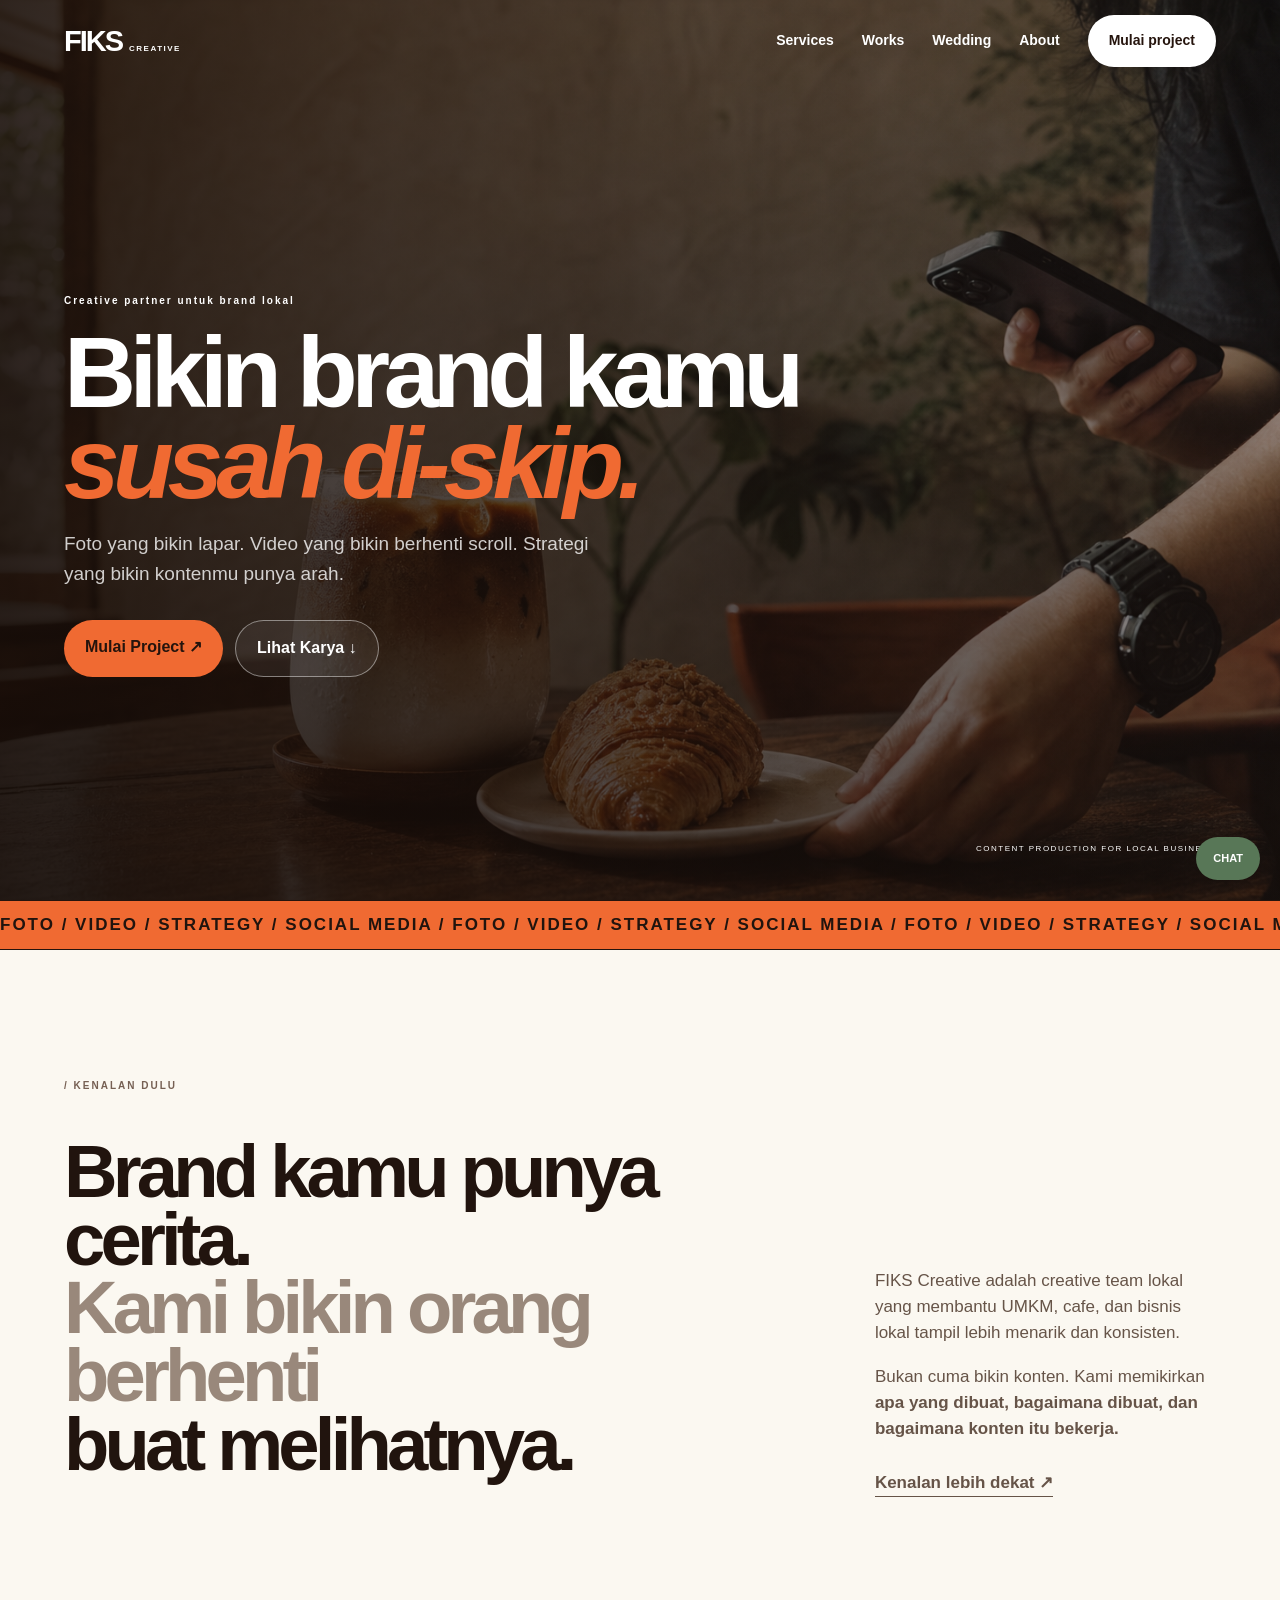
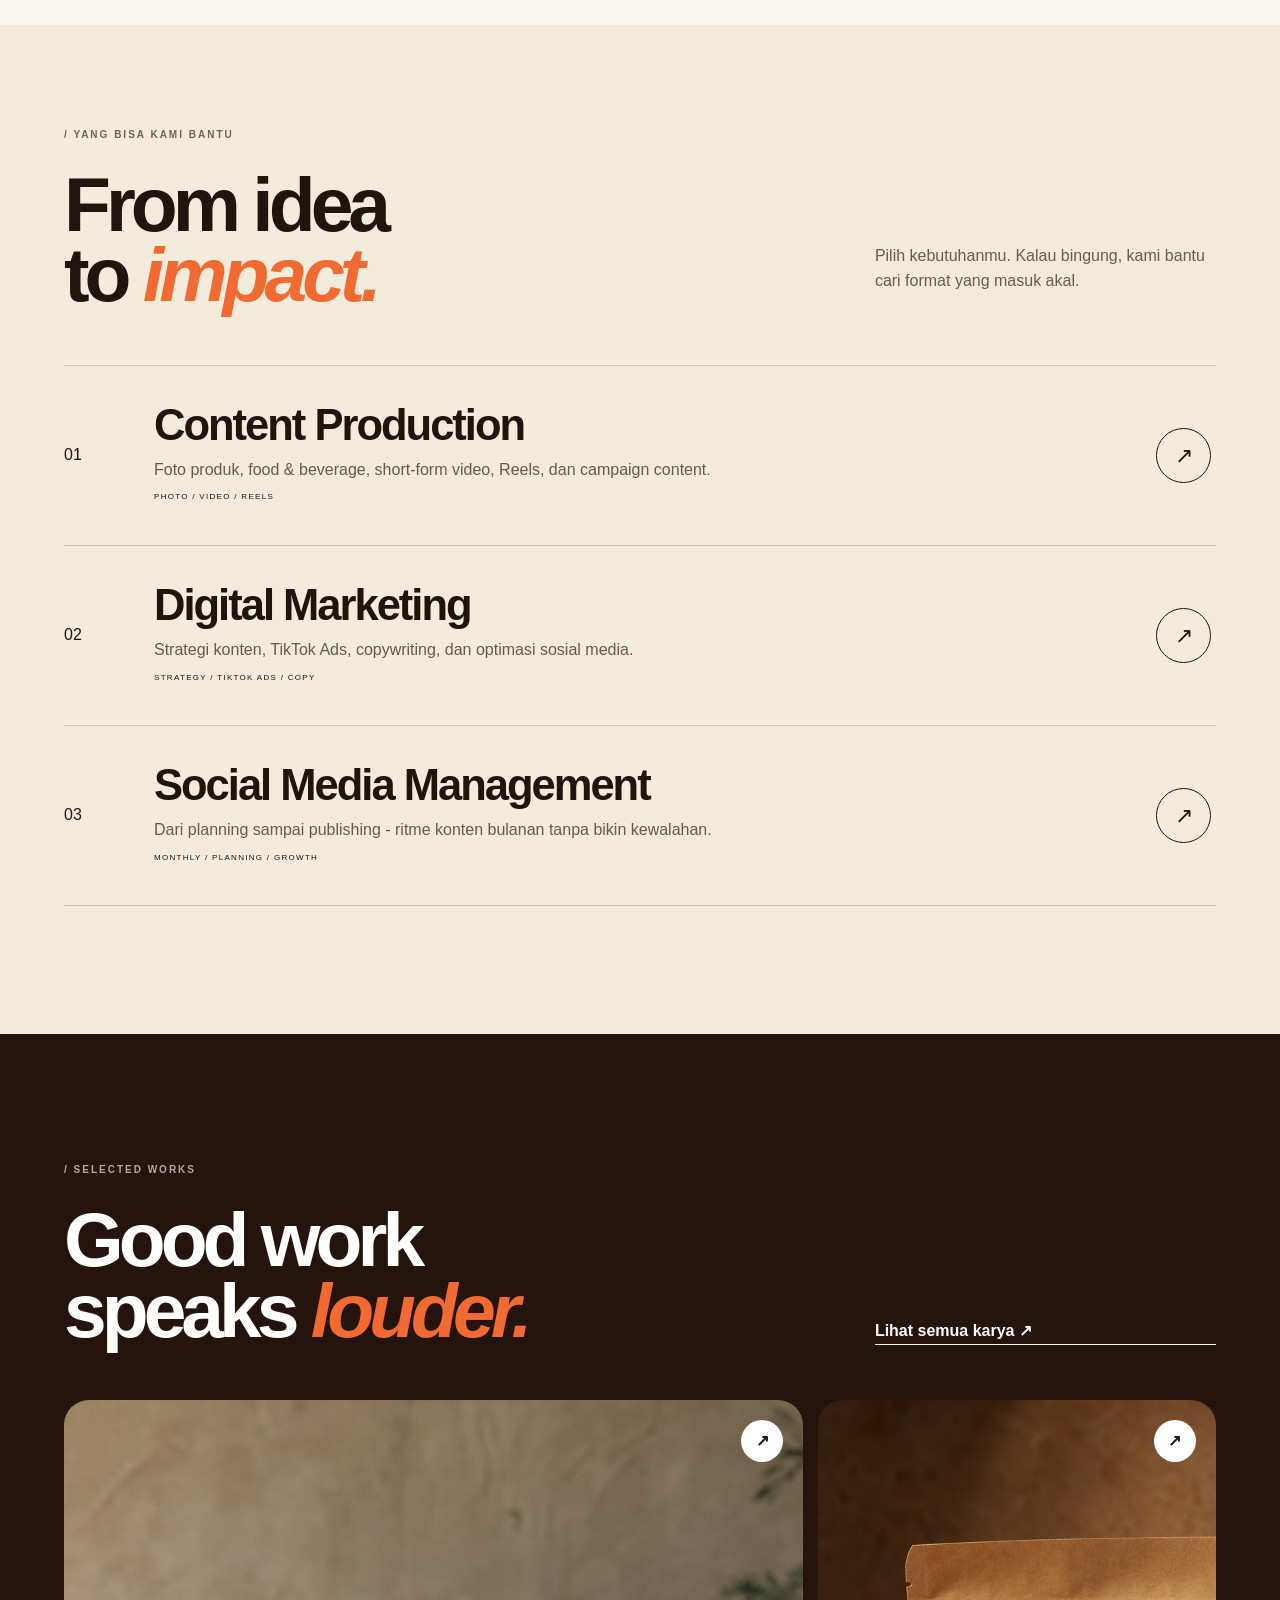
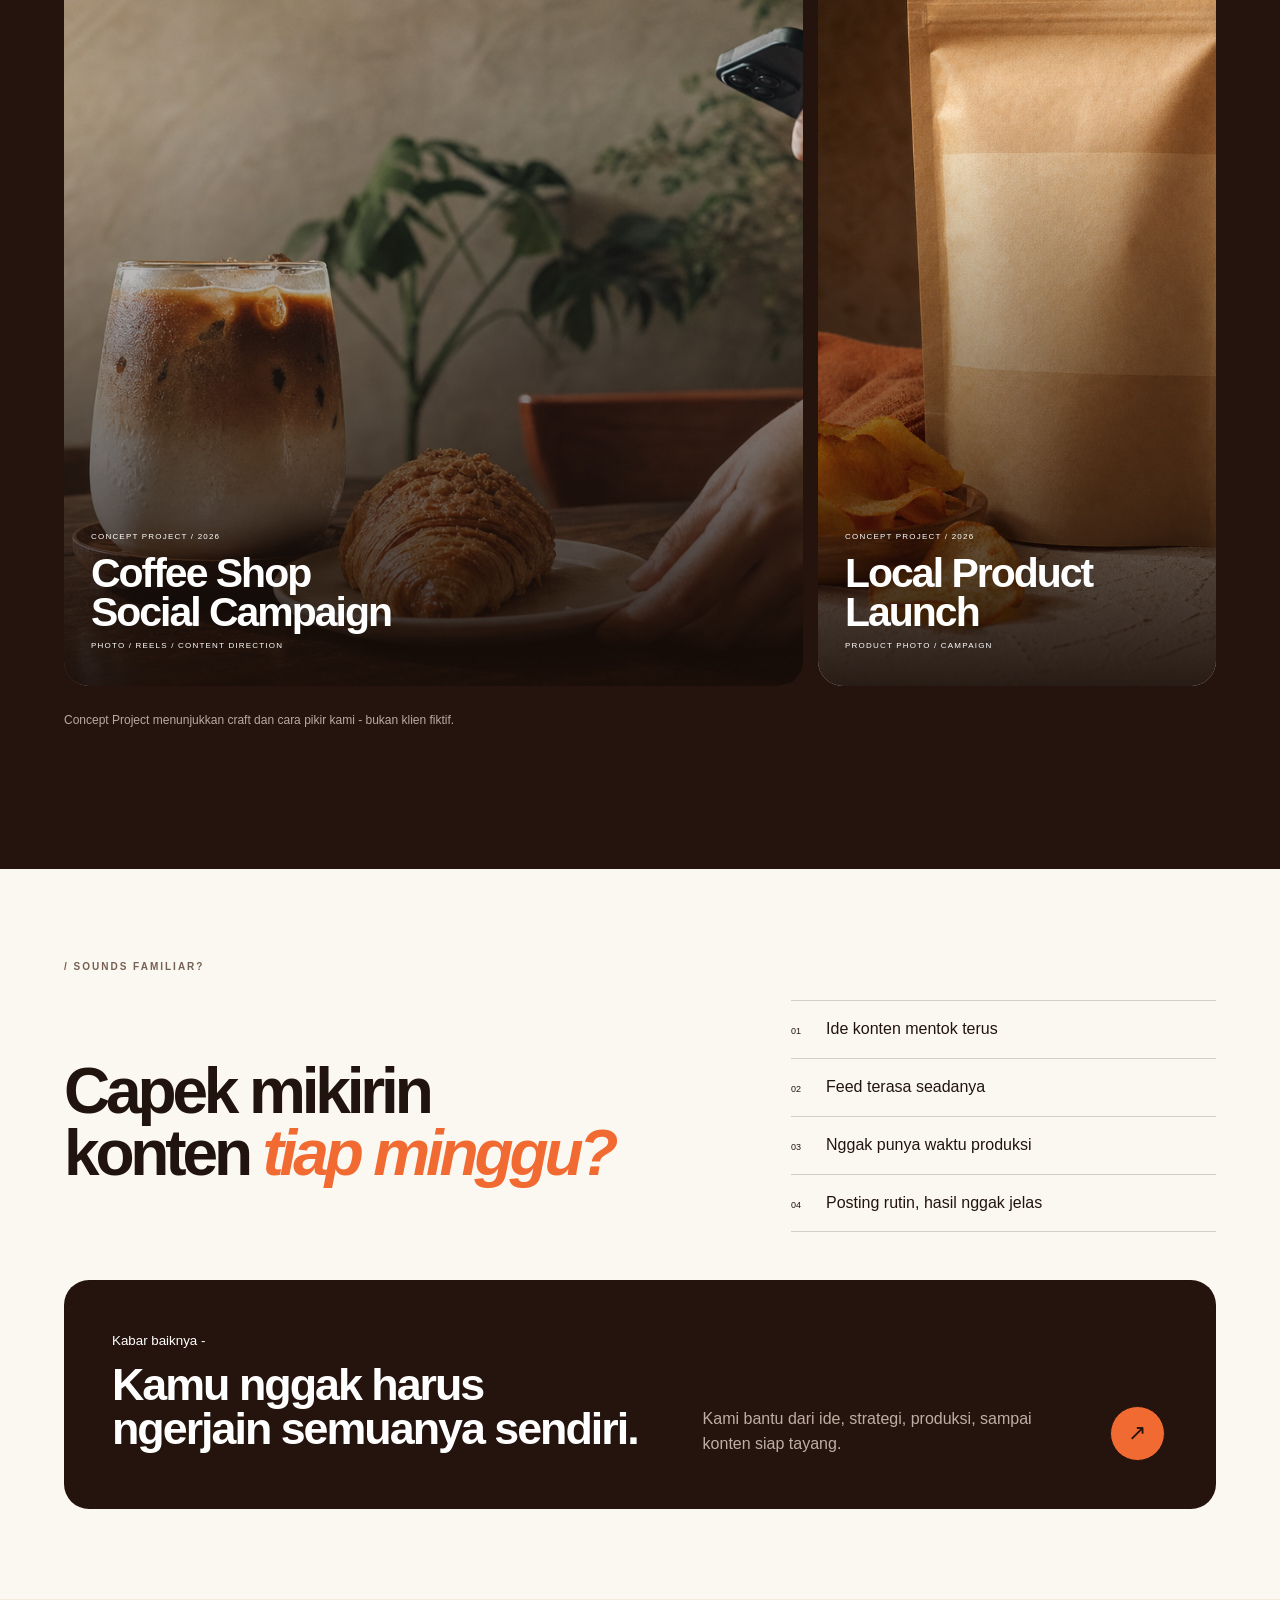
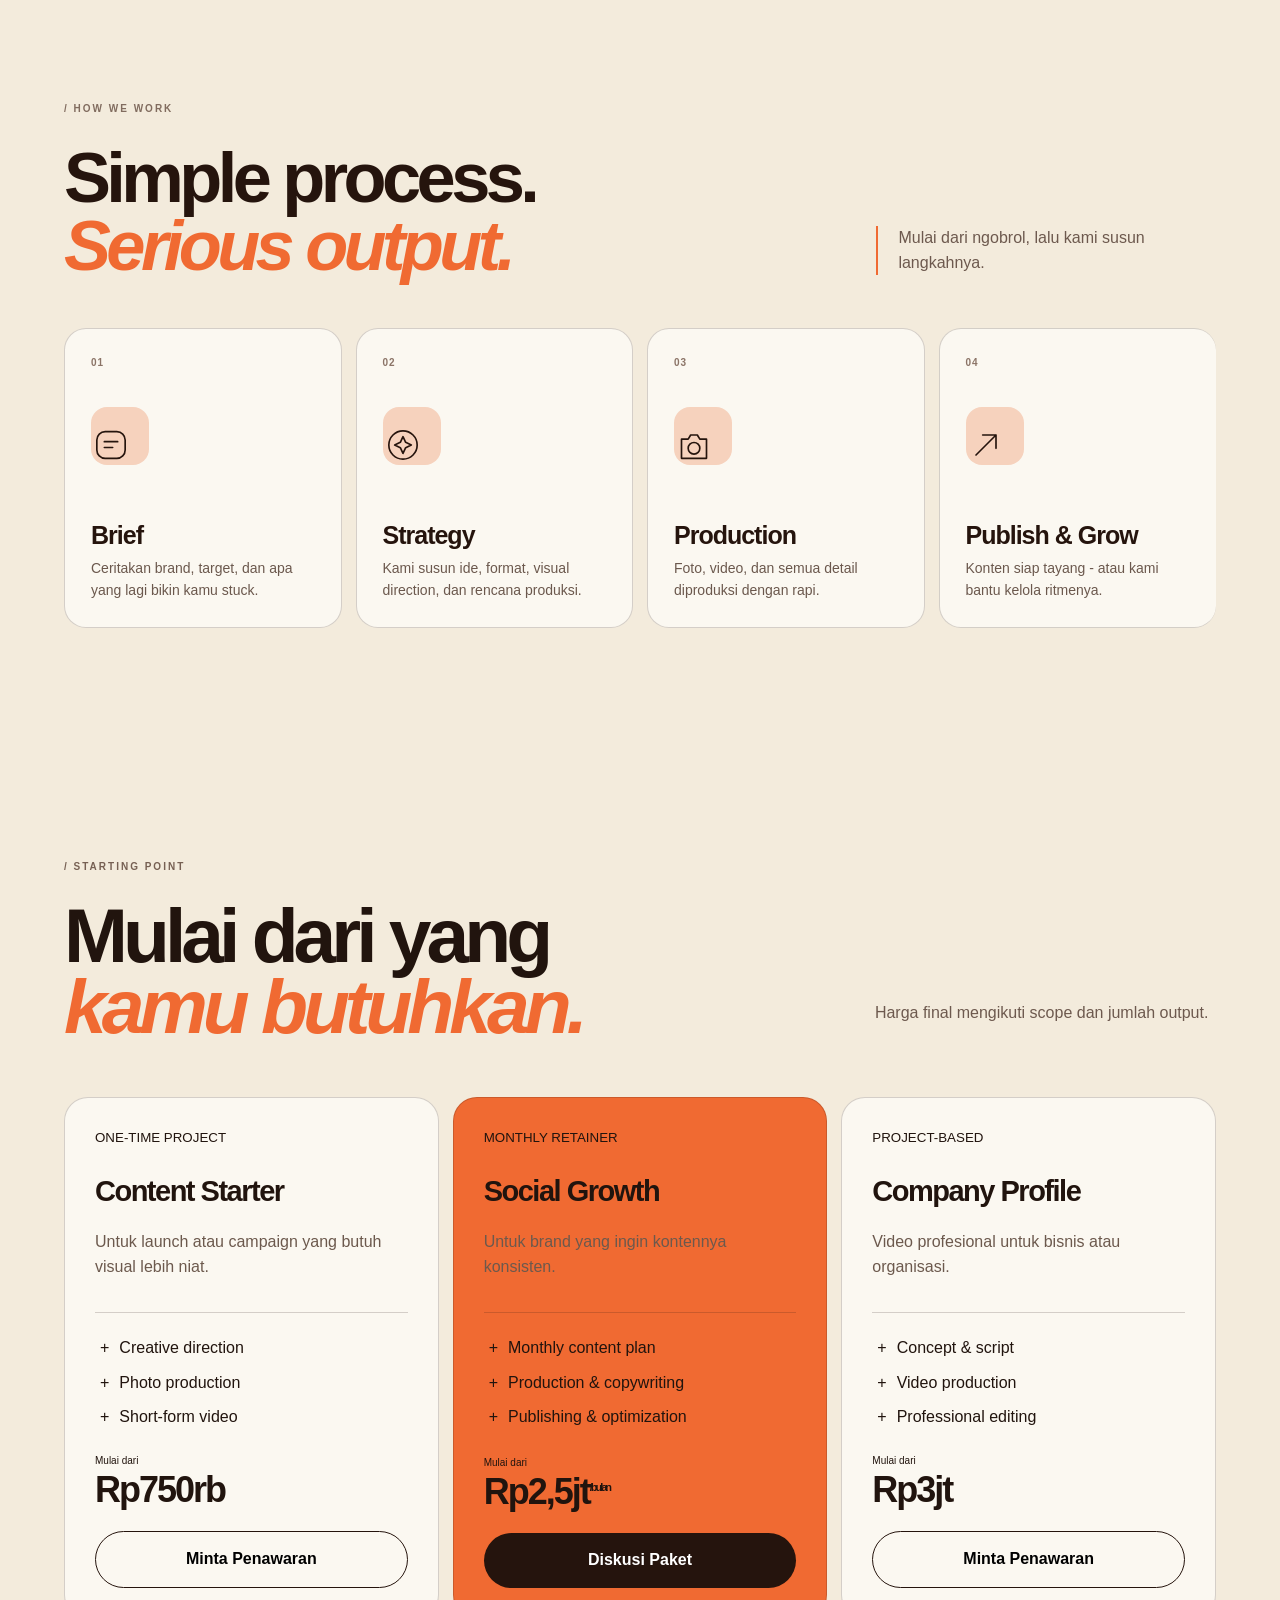
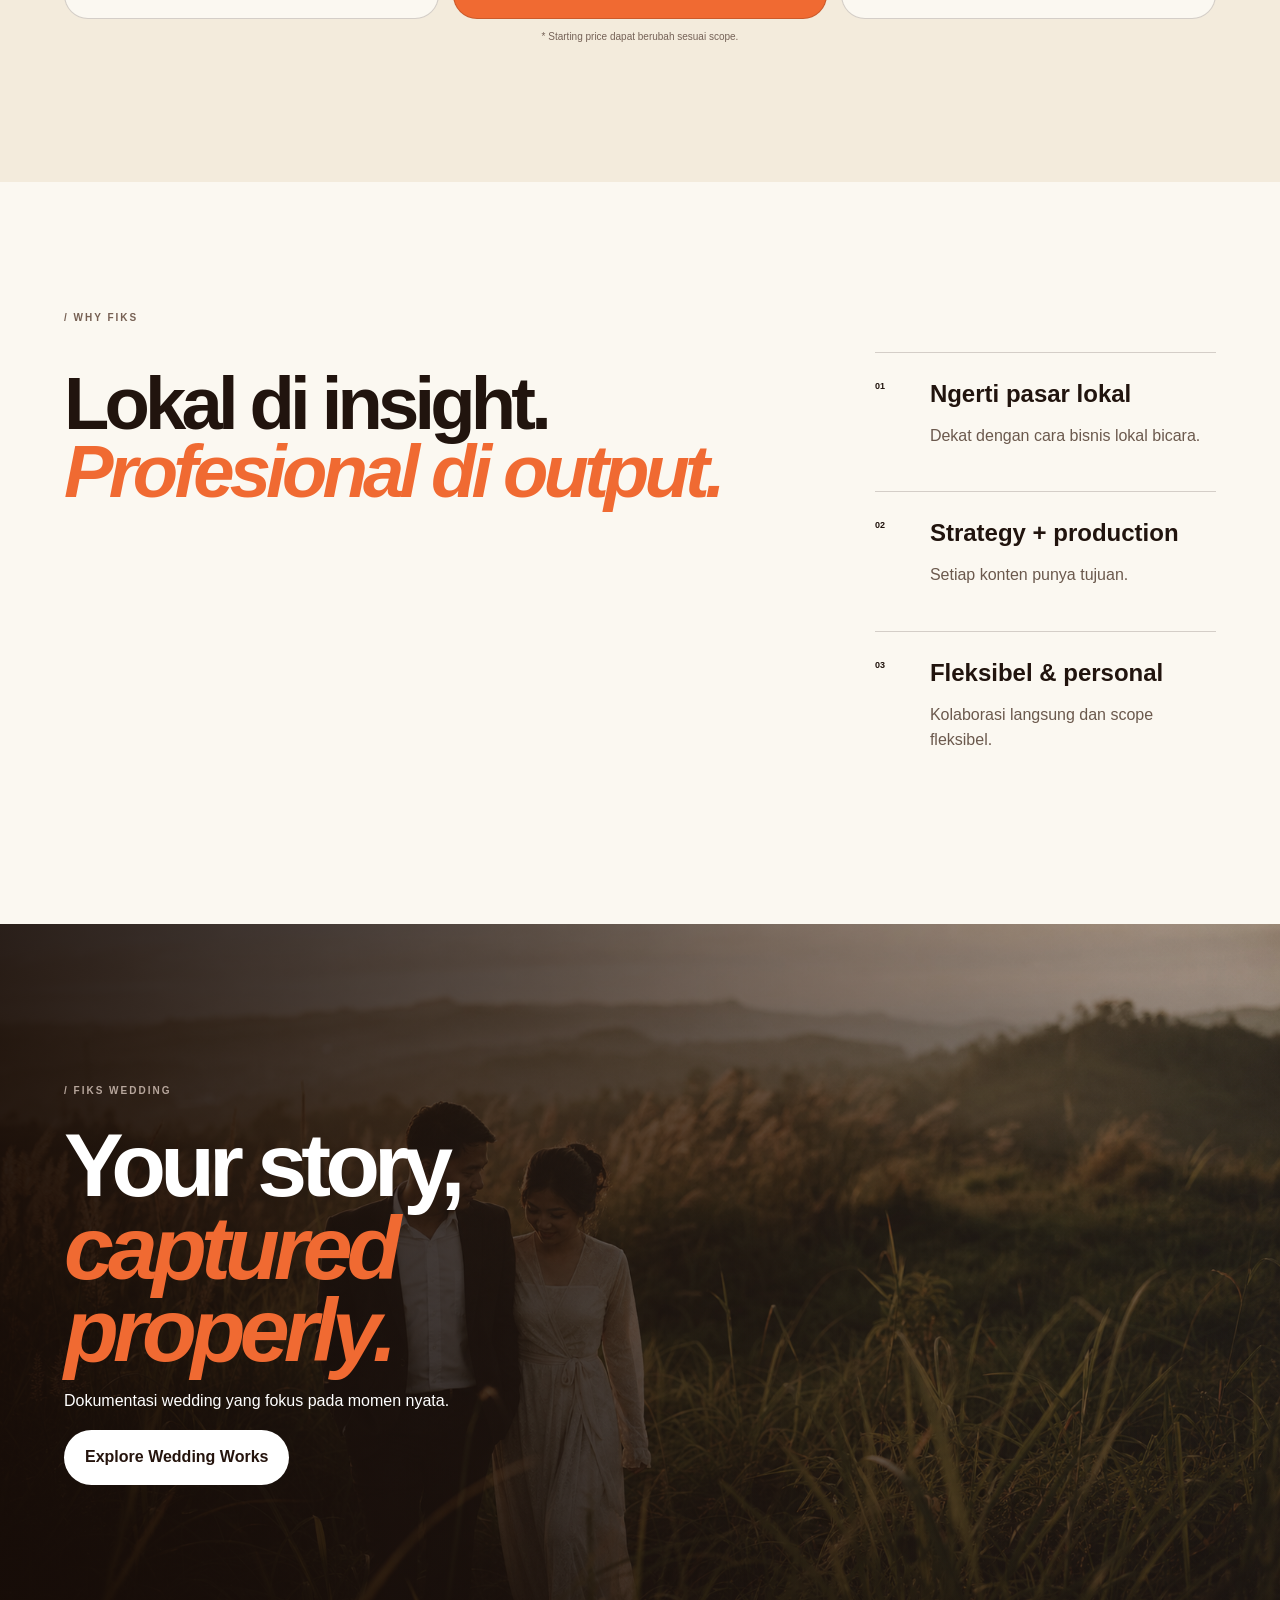
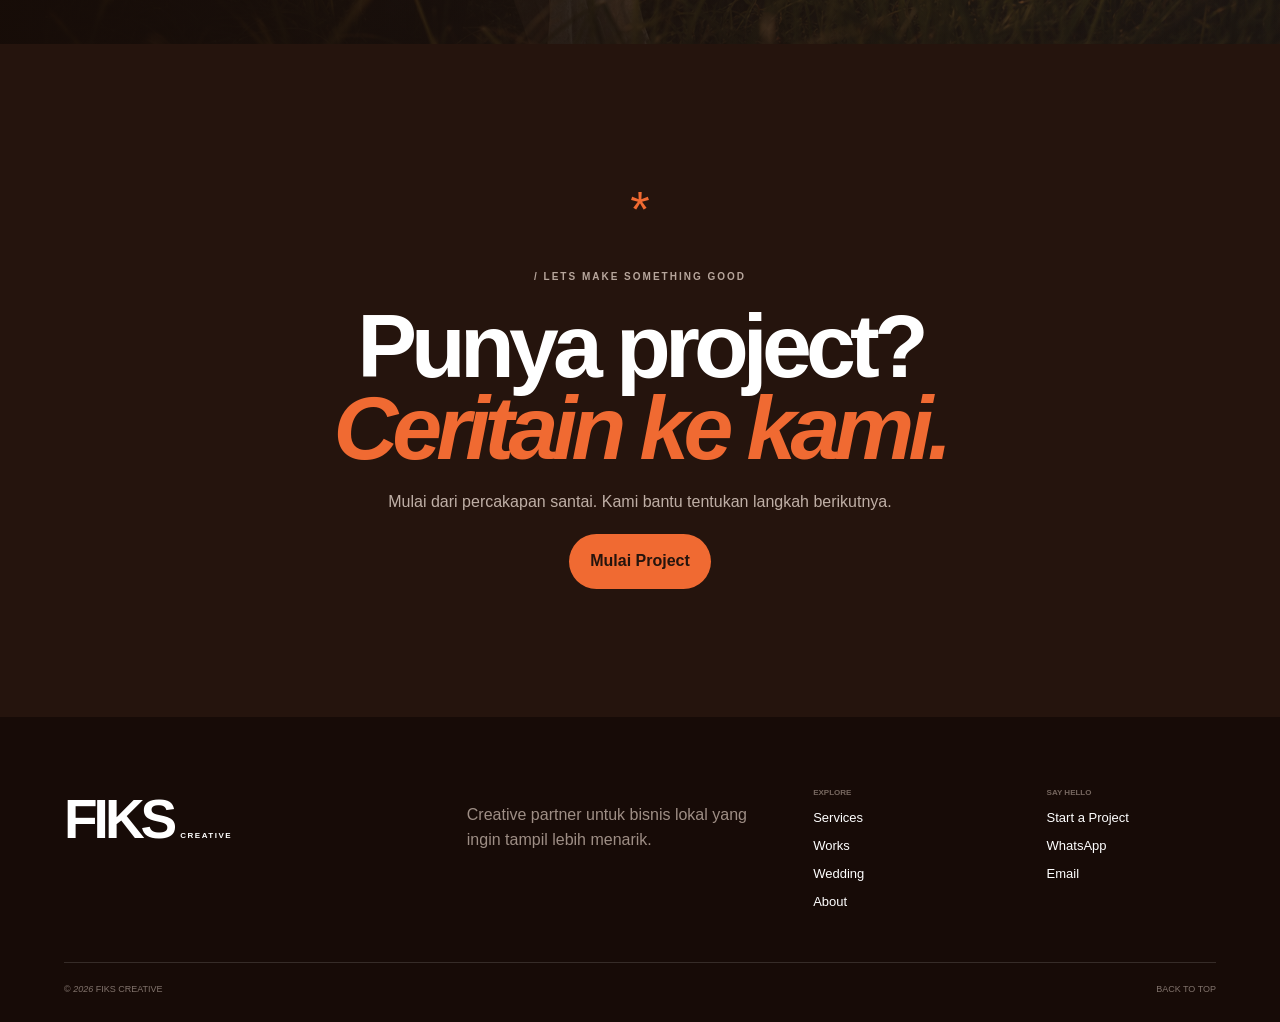
==== index.html @ 9144f8d1 "Build FIKS Creative website MVP" ====
<!doctype html>
<html lang='id'>
<head>
<meta charset='UTF-8'><meta name='viewport' content='width=device-width,initial-scale=1'>
<meta name='description' content='FIKS Creative membantu bisnis lokal lewat foto, video, dan strategi media sosial.'>
<title>FIKS Creative - Content & Digital Agency</title><link rel='stylesheet' href='styles.css'>
</head><body>
<header class='header' data-header><a class='brand' href='index.html'>FIKS<small>CREATIVE</small></a><button class='menu'>MENU</button><nav><a href='services.html'>Services</a><a href='works.html'>Works</a><a href='wedding.html'>Wedding</a><a href='about.html'>About</a><button class='btn light' data-open>Mulai project</button></nav></header>
<main id='main'>
<section class='hero dark'><div class='hero-img'></div><div class='shade'></div><div class='hero-copy reveal'><p class='kicker'>Creative partner untuk brand lokal</p><h1>Bikin brand kamu<br><em>susah di-skip.</em></h1><p>Foto yang bikin lapar. Video yang bikin berhenti scroll. Strategi yang bikin kontenmu punya arah.</p><div class='actions'><button class='btn orange' data-open>Mulai Project &nearr;</button><a class='btn glass' href='#works'>Lihat Karya &darr;</a></div></div><span class='hero-tag'>CONTENT PRODUCTION FOR LOCAL BUSINESS</span></section>
<div class='marquee' aria-hidden='true'><div class='marquee-track'><span>FOTO / VIDEO / STRATEGY / SOCIAL MEDIA / FOTO / VIDEO / STRATEGY / SOCIAL MEDIA / FOTO / VIDEO / STRATEGY / SOCIAL MEDIA / FOTO / VIDEO / STRATEGY / SOCIAL MEDIA /&nbsp;</span><span>FOTO / VIDEO / STRATEGY / SOCIAL MEDIA / FOTO / VIDEO / STRATEGY / SOCIAL MEDIA / FOTO / VIDEO / STRATEGY / SOCIAL MEDIA / FOTO / VIDEO / STRATEGY / SOCIAL MEDIA /&nbsp;</span></div></div>
<section class='pad intro'><p class='label'>/ KENALAN DULU</p><div class='split'><h2 class='display reveal'>Brand kamu punya cerita.<br><span>Kami bikin orang berhenti</span><br>buat melihatnya.</h2><div class='copy reveal'><p>FIKS Creative adalah creative team lokal yang membantu UMKM, cafe, dan bisnis lokal tampil lebih menarik dan konsisten.</p><p>Bukan cuma bikin konten. Kami memikirkan <strong>apa yang dibuat, bagaimana dibuat, dan bagaimana konten itu bekerja.</strong></p><a class='link' href='about.html'>Kenalan lebih dekat &nearr;</a></div></div></section>
<section class='pad cream services-section'><div class='section-title'><div><p class='label'>/ YANG BISA KAMI BANTU</p><h2>From idea<br>to <em>impact.</em></h2></div><p>Pilih kebutuhanmu. Kalau bingung, kami bantu cari format yang masuk akal.</p></div><div class='service-list'>
<article class='service reveal'><span>01</span><div><h3>Content Production</h3><p>Foto produk, food & beverage, short-form video, Reels, dan campaign content.</p><small>PHOTO / VIDEO / REELS</small></div><a href='services.html#content'>&nearr;</a></article>
<article class='service reveal'><span>02</span><div><h3>Digital Marketing</h3><p>Strategi konten, TikTok Ads, copywriting, dan optimasi sosial media.</p><small>STRATEGY / TIKTOK ADS / COPY</small></div><a href='services.html#digital'>&nearr;</a></article>
<article class='service reveal'><span>03</span><div><h3>Social Media Management</h3><p>Dari planning sampai publishing - ritme konten bulanan tanpa bikin kewalahan.</p><small>MONTHLY / PLANNING / GROWTH</small></div><a href='services.html#social'>&nearr;</a></article></div></section>
<section id='works' class='pad dark'><div class='section-title'><div><p class='label'>/ SELECTED WORKS</p><h2>Good work<br>speaks <em>louder.</em></h2></div><a class='link' href='works.html'>Lihat semua karya &nearr;</a></div><div class='work-grid'>
<a class='work wide reveal' href='works.html#coffee'><img src='assets/fiks-hero-concept.png' alt='Concept project konten coffee shop'><div><small>CONCEPT PROJECT / 2026</small><h3>Coffee Shop<br>Social Campaign</h3><p>PHOTO / REELS / CONTENT DIRECTION</p></div><b>&nearr;</b></a>
<a class='work tall reveal' href='works.html#product'><img src='assets/concept-product.png' alt='Concept project fotografi produk'><div><small>CONCEPT PROJECT / 2026</small><h3>Local Product<br>Launch</h3><p>PRODUCT PHOTO / CAMPAIGN</p></div><b>&nearr;</b></a></div><p class='note'>Concept Project menunjukkan craft dan cara pikir kami - bukan klien fiktif.</p></section>
<section class='pad problem-section'><p class='label'>/ SOUNDS FAMILIAR?</p><div class='problem'><h2 class='display reveal'>Capek mikirin<br>konten <em>tiap minggu?</em></h2><div class='list reveal'><p><span>01</span>Ide konten mentok terus</p><p><span>02</span>Feed terasa seadanya</p><p><span>03</span>Nggak punya waktu produksi</p><p><span>04</span>Posting rutin, hasil nggak jelas</p></div></div><div class='solution reveal'><div><small>Kabar baiknya -</small><h3>Kamu nggak harus<br>ngerjain semuanya sendiri.</h3></div><p>Kami bantu dari ide, strategi, produksi, sampai konten siap tayang.</p><button data-open>&nearr;</button></div></section>
<section class='pad orange-bg process-section'><div class='section-title'><div><p class='label'>/ HOW WE WORK</p><h2>Simple process.<br><em>Serious output.</em></h2></div><p>Mulai dari ngobrol, lalu kami susun langkahnya.</p></div><ol class='process'>
<li><b>01</b><i class='process-icon'><svg viewBox='0 0 48 48' aria-hidden='true'><rect x='7' y='8' width='34' height='32' rx='10'/><path d='M16 20h16M16 27h10'/></svg></i><h3>Brief</h3><p>Ceritakan brand, target, dan apa yang lagi bikin kamu stuck.</p></li>
<li><b>02</b><i class='process-icon'><svg viewBox='0 0 48 48' aria-hidden='true'><circle cx='24' cy='24' r='17'/><path d='m24 14 3.2 6.8L34 24l-6.8 3.2L24 34l-3.2-6.8L14 24l6.8-3.2Z'/></svg></i><h3>Strategy</h3><p>Kami susun ide, format, visual direction, dan rencana produksi.</p></li>
<li><b>03</b><i class='process-icon'><svg viewBox='0 0 48 48' aria-hidden='true'><path d='M9 17h8l3-5h8l3 5h8v23H9Z'/><circle cx='24' cy='28' r='7'/></svg></i><h3>Production</h3><p>Foto, video, dan semua detail diproduksi dengan rapi.</p></li>
<li><b>04</b><i class='process-icon'><svg viewBox='0 0 48 48' aria-hidden='true'><path d='M12 36 36 12M20 12h16v16'/></svg></i><h3>Publish & Grow</h3><p>Konten siap tayang - atau kami bantu kelola ritmenya.</p></li>
</ol></section>
<section class='pad cream'><div class='section-title'><div><p class='label'>/ STARTING POINT</p><h2>Mulai dari yang<br><em>kamu butuhkan.</em></h2></div><p>Harga final mengikuti scope dan jumlah output.</p></div><div class='packages'><article><small>ONE-TIME PROJECT</small><h3>Content Starter</h3><p>Untuk launch atau campaign yang butuh visual lebih niat.</p><ul><li>Creative direction</li><li>Photo production</li><li>Short-form video</li></ul><span>Mulai dari</span><strong>Rp750rb</strong><button class='btn outline' data-open data-service='Content Production'>Minta Penawaran</button></article><article class='featured'><small>MONTHLY RETAINER</small><h3>Social Growth</h3><p>Untuk brand yang ingin kontennya konsisten.</p><ul><li>Monthly content plan</li><li>Production & copywriting</li><li>Publishing & optimization</li></ul><span>Mulai dari</span><strong>Rp2,5jt<sup>/bulan</sup></strong><button class='btn dark-btn' data-open data-service='Social Media Management'>Diskusi Paket</button></article><article><small>PROJECT-BASED</small><h3>Company Profile</h3><p>Video profesional untuk bisnis atau organisasi.</p><ul><li>Concept & script</li><li>Video production</li><li>Professional editing</li></ul><span>Mulai dari</span><strong>Rp3jt</strong><button class='btn outline' data-open data-service='Video Company Profile'>Minta Penawaran</button></article></div><p class='price-note'>* Starting price dapat berubah sesuai scope.</p></section>
<section class='pad'><p class='label'>/ WHY FIKS</p><div class='why'><h2 class='display'>Lokal di insight.<br><em>Profesional di output.</em></h2><div class='why-list'><article><b>01</b><div><h3>Ngerti pasar lokal</h3><p>Dekat dengan cara bisnis lokal bicara.</p></div></article><article><b>02</b><div><h3>Strategy + production</h3><p>Setiap konten punya tujuan.</p></div></article><article><b>03</b><div><h3>Fleksibel & personal</h3><p>Kolaborasi langsung dan scope fleksibel.</p></div></article></div></div></section>
<section class='wedding dark'><img src='assets/concept-wedding.png' alt='Wedding concept project'><div class='shade'></div><div><p class='label'>/ FIKS WEDDING</p><h2>Your story,<br><em>captured properly.</em></h2><p>Dokumentasi wedding yang fokus pada momen nyata.</p><a class='btn light' href='wedding.html'>Explore Wedding Works</a></div></section>
<section class='pad final dark'><span>*</span><p class='label'>/ LETS MAKE SOMETHING GOOD</p><h2>Punya project?<br><em>Ceritain ke kami.</em></h2><p>Mulai dari percakapan santai. Kami bantu tentukan langkah berikutnya.</p><button class='btn orange' data-open>Mulai Project</button></section>
</main>
<footer><div class='foot-main'><a class='foot-brand' href='index.html'>FIKS<small>CREATIVE</small></a><p>Creative partner untuk bisnis lokal yang ingin tampil lebih menarik.</p><div><b>EXPLORE</b><a href='services.html'>Services</a><a href='works.html'>Works</a><a href='wedding.html'>Wedding</a><a href='about.html'>About</a></div><div><b>SAY HELLO</b><button data-open>Start a Project</button><a data-wa>WhatsApp</a><a href='mailto:hello@fikscreative.id'>Email</a></div></div><div class='foot-bottom'><span>&copy; <i data-year></i> FIKS CREATIVE</span><a href='#main'>BACK TO TOP</a></div></footer><a class='float' data-wa>CHAT</a>
<div class='modal' id='modal' aria-hidden='true'><div class='backdrop' data-close></div><div class='panel'><button class='x' data-close>&times;</button><p class='label'>/ START A PROJECT</p><h2>Ceritain project kamu.</h2><p>Isi sebentar. Setelah tersimpan, kami siapkan pesan WhatsApp-nya.</p><form id='inquiry' novalidate><div class='form-grid'><label>Nama *<input name='name' required></label><label>Bisnis / brand *<input name='business' required></label><label>WhatsApp *<input name='whatsapp' required></label><label>Lokasi *<input name='location' required></label><label>Layanan *<select name='service' required><option value=''>Pilih layanan</option><option>Content Production</option><option>Digital Marketing</option><option>Social Media Management</option><option>Video Company Profile</option><option>Wedding Documentation</option></select></label><label>Budget *<select name='budget' required><option value=''>Pilih kisaran</option><option>Di bawah Rp1 juta</option><option>Rp1-2 juta</option><option>Rp2-5 juta</option><option>Di atas Rp5 juta</option></select></label><label class='full'>Target tanggal<input name='deadline' type='date'></label><label class='full'>Deskripsi *<textarea name='description' required rows='4'></textarea></label></div><label class='consent'><input type='checkbox' required> Saya setuju data disimpan di perangkat ini.</label><p class='error'></p><button class='btn dark-btn full' type='submit'>Simpan & Lanjut ke WhatsApp</button></form><div class='success' hidden><h3>Inquiry tersimpan.</h3><p>WhatsApp akan terbuka dengan pesan siap kirim.</p></div></div></div>
<script src='script.js'></script></body></html>
---- styles.css ----
:root{--brown:#25140d;--cream:#f3ebdc;--paper:#fbf8f1;--orange:#f06a32;--ink:#21140e;--line:rgba(37,20,13,.18);--pad:clamp(22px,5vw,78px)}
*{box-sizing:border-box}html{scroll-behavior:smooth}body{margin:0;background:var(--paper);color:var(--ink);font:16px/1.55 'DM Sans',Arial,sans-serif;overflow-x:hidden}body.lock{overflow:hidden}a{color:inherit;text-decoration:none}button,input,select,textarea{font:inherit}button{cursor:pointer}img{display:block;max-width:100%}.header{height:82px;padding:0 var(--pad);position:absolute;z-index:20;width:100%;display:flex;align-items:center;justify-content:space-between;color:white;border-bottom:1px solid #ffffff3b}.header.stuck{position:fixed;background:#25140df2;animation:drop .35s}.brand{font:800 29px Manrope,sans-serif;letter-spacing:-2px}.brand small,.foot-brand small{font-size:8px;letter-spacing:1.5px;margin-left:7px}.header nav{display:flex;align-items:center;gap:28px;font-size:14px;font-weight:700}.menu{display:none;background:none;border:0;color:white}.btn{border:0;border-radius:99px;padding:15px 21px;display:inline-flex;justify-content:center;gap:20px;font-weight:700;transition:.25s}.btn:hover{transform:translateY(-3px)}.light{background:white;color:var(--brown)}.orange{background:var(--orange);color:var(--brown)}.dark-btn{background:var(--brown);color:white}.outline{background:transparent;border:1px solid var(--brown)}.full{width:100%}.dark{background:var(--brown);color:white}.cream{background:var(--cream)}.orange-bg{background:var(--orange)}.pad{padding:clamp(80px,10vw,140px) var(--pad)}.hero{height:100vh;min-height:720px;position:relative;display:flex;align-items:center;overflow:hidden}.hero-img{position:absolute;inset:0;background:url(assets/fiks-hero-concept.png) center/cover}.shade{position:absolute;inset:0;background:linear-gradient(90deg,#160b06df,#160b0640),linear-gradient(0deg,#160b0670,transparent)}.hero-copy{position:relative;z-index:2;padding:90px var(--pad) 30px;max-width:930px}.kicker,.label{font-size:10px;letter-spacing:2px;font-weight:700}.hero h1,.display,.section-title h2,.wedding h2,.final h2,.page-hero h1{font:800 clamp(52px,7.8vw,116px)/.92 Manrope,sans-serif;letter-spacing:-.065em;margin:18px 0}.hero-copy>p:last-of-type{font-size:19px;max-width:570px;color:#ffffffc9}.actions{display:flex;gap:12px;margin-top:32px}.glass{background:#ffffff10;color:white;border:1px solid #ffffff70}.hero-tag{position:absolute;right:var(--pad);bottom:45px;z-index:2;font-size:8px;letter-spacing:1.5px}.marquee{background:var(--orange);overflow:hidden;padding:14px 0;white-space:nowrap;border-block:1px solid var(--brown);font:800 17px Manrope,sans-serif;letter-spacing:2px}.marquee span{display:block;width:max-content;animation:move 18s linear infinite}em{font-weight:600;font-style:italic;color:var(--orange)}
.label{color:#766053;margin:0 0 26px}.dark .label{color:#b7a69c}.split,.section-title,.problem,.why{display:grid;grid-template-columns:1.35fr .65fr;gap:8vw;align-items:end}.display{font-size:clamp(44px,5.8vw,84px)}.display span{color:#99887b}.copy{color:#665448;font-size:17px}.link{display:inline-block;font-weight:700;border-bottom:1px solid;margin-top:10px}.section-title{margin-bottom:55px}.section-title h2{font-size:clamp(52px,6vw,90px);margin:0}.section-title>p{color:#6d594e}.dark .section-title>p{color:#bcaea5}.service-list{border-top:1px solid var(--line)}.service{display:grid;grid-template-columns:70px 1fr 60px;gap:20px;align-items:center;border-bottom:1px solid var(--line);padding:38px 0}.service h3{font:800 clamp(28px,3.4vw,50px)/1 Manrope,sans-serif;letter-spacing:-2px;margin:0 0 10px}.service p{margin:0;color:#6b584d}.service small{font-size:8px;letter-spacing:1.3px}.service>a,.solution button{width:55px;height:55px;border:1px solid;border-radius:50%;display:grid;place-items:center;font-size:22px}.work-grid{display:grid;grid-template-columns:1.3fr .7fr;grid-template-rows:repeat(2,minmax(320px,34vw));gap:15px}.work{position:relative;overflow:hidden;border-radius:25px}.work.wide{grid-row:1/3}.work img{width:100%;height:100%;object-fit:cover;transition:.6s}.work:hover img{transform:scale(1.04)}.work:after{content:'';position:absolute;inset:0;background:linear-gradient(0deg,#160b06e8,transparent 65%)}.work>div{position:absolute;z-index:2;bottom:25px;left:27px}.work h3{font:800 clamp(28px,3.2vw,48px)/.95 Manrope,sans-serif;letter-spacing:-2px;margin:8px 0}.work p,.work small{font-size:8px;letter-spacing:1.2px}.work>b{position:absolute;z-index:3;right:20px;top:20px;background:white;color:var(--brown);width:42px;height:42px;border-radius:50%;display:grid;place-items:center}.work.poster{background:var(--orange);color:var(--brown)}.work.poster:after{display:none}.note{font-size:12px;color:#b9aaa1;margin-top:25px}.problem{align-items:center}.list{border-top:1px solid var(--line)}.list p{padding:18px 0;margin:0;border-bottom:1px solid var(--line)}.list span{font-size:9px;margin-right:25px}.solution{margin-top:70px;padding:50px;background:var(--brown);color:white;border-radius:25px;display:grid;grid-template-columns:1.2fr .8fr 60px;gap:5vw;align-items:end}.solution h3{font:800 clamp(30px,4vw,58px)/.98 Manrope,sans-serif;letter-spacing:-2px;margin:10px 0}.solution p{color:#bfaea4}.solution button{background:var(--orange);color:var(--brown)}
.process{list-style:none;padding:0;display:grid;grid-template-columns:repeat(4,1fr);gap:25px;border-top:1px solid #25140d70}.process li{padding-top:25px}.process b{font-size:9px}.process i{display:block;font-style:normal;font-size:52px;margin:28px 0}.process h3{font:800 25px Manrope,sans-serif;margin:0}.process p{font-size:14px}.packages{display:grid;grid-template-columns:repeat(3,1fr);gap:14px}.packages article{padding:30px;border:1px solid var(--line);border-radius:24px;display:flex;flex-direction:column;background:var(--paper)}.packages .featured{background:var(--orange)}.packages h3{font:800 29px Manrope,sans-serif;letter-spacing:-1.5px;margin:27px 0 6px}.packages p{color:#6c594d}.packages ul{list-style:none;padding:18px 0;border-top:1px solid var(--line);margin-bottom:auto}.packages li{padding:5px}.packages li:before{content:'+';margin-right:10px}.packages>article>span{font-size:10px}.packages strong{font:800 36px Manrope,sans-serif;letter-spacing:-2px;margin-bottom:20px}.packages sup{font-size:11px}.price-note{text-align:center;font-size:10px;color:#756257}.why{align-items:start}.why .display{position:sticky;top:130px}.why-list article{display:grid;grid-template-columns:40px 1fr;gap:15px;border-top:1px solid var(--line);padding:27px 0}.why-list b{font-size:9px}.why-list h3{font:800 24px Manrope,sans-serif;margin:0}.why-list p{color:#6b594d}.wedding{min-height:680px;height:80vh;position:relative;display:flex;align-items:center;overflow:hidden}.wedding>img{position:absolute;width:100%;height:100%;object-fit:cover}.wedding>div:last-child{position:relative;z-index:2;padding-left:var(--pad);max-width:700px}.wedding h2,.final h2{font-size:clamp(55px,7vw,100px)}.wedding p{max-width:450px}.final{text-align:center}.final>span{font-size:50px;color:var(--orange)}.final>p{max-width:520px;margin:20px auto;color:#bfafa6}footer{background:#170b07;color:white;padding:70px var(--pad) 25px}.foot-main{display:grid;grid-template-columns:1.2fr 1fr .6fr .6fr;gap:5vw}.foot-brand{font:800 55px Manrope,sans-serif;letter-spacing:-4px}.foot-main>p{color:#9e8e85}.foot-main>div{display:flex;flex-direction:column;gap:8px;font-size:13px}.foot-main b{font-size:8px;color:#76675f}.foot-main button{color:white;background:none;border:0;padding:0;text-align:left}.foot-bottom{border-top:1px solid #ffffff22;margin-top:50px;padding-top:20px;display:flex;justify-content:space-between;font-size:9px;color:#81736c}.float{position:fixed;z-index:15;right:20px;bottom:20px;background:#587757;color:white;padding:13px 17px;border-radius:99px;font-size:11px;font-weight:700}
.modal{position:fixed;z-index:50;inset:0;display:grid;grid-template-columns:1fr min(700px,100%);visibility:hidden;pointer-events:none}.modal[aria-hidden=false]{visibility:visible;pointer-events:auto}.backdrop{background:#140a06bb;opacity:0;transition:.3s}.panel{grid-column:2;background:var(--paper);height:100%;overflow:auto;padding:clamp(35px,5vw,65px);transform:translateX(100%);transition:.4s;position:relative}.modal[aria-hidden=false] .backdrop{opacity:1}.modal[aria-hidden=false] .panel{transform:none}.x{position:absolute;right:20px;top:18px;border:1px solid var(--line);background:none;width:42px;height:42px;border-radius:50%;font-size:24px}.panel h2{font:800 clamp(38px,5vw,62px)/1 Manrope,sans-serif;letter-spacing:-3px;margin:0}.form-grid{display:grid;grid-template-columns:1fr 1fr;gap:18px;margin:30px 0}.form-grid label{font-size:11px;font-weight:700}.form-grid input,.form-grid select,.form-grid textarea{width:100%;border:0;border-bottom:1px solid var(--line);background:none;padding:11px 0;outline:none}.form-grid .full{grid-column:1/-1}.consent{font-size:11px}.error{color:#b3261e;font-size:12px;min-height:20px}.success{text-align:center;padding:50px 0}.success h3{font:800 35px Manrope,sans-serif}.reveal{opacity:0;transform:translateY(25px);transition:.7s}.reveal.visible{opacity:1;transform:none}
.inner .header{position:relative;background:var(--brown)}.page-hero{padding:110px var(--pad);background:var(--brown);color:white}.page-hero h1{font-size:clamp(62px,9vw,130px)}.page-hero>p{max-width:600px;color:#c6b7ae}.inner-section{padding:90px var(--pad)}.detail{display:grid;grid-template-columns:60px .8fr 1.2fr;gap:35px;padding:50px 0;border-top:1px solid var(--line)}.detail h2,.inner-section h2{font:800 clamp(38px,5vw,70px)/.96 Manrope,sans-serif;letter-spacing:-3px;margin:0}.detail ul{columns:2;list-style:none;padding:0}.detail li{padding:7px 0;border-bottom:1px solid var(--line)}.project{display:grid;grid-template-columns:1.2fr .8fr;gap:35px;margin-bottom:75px}.project:nth-child(even){grid-template-columns:.8fr 1.2fr}.project:nth-child(even) .project-img{order:2}.project-img{min-height:500px;border-radius:25px;overflow:hidden}.project-img img{width:100%;height:100%;object-fit:cover}.project-info{align-self:end}.project-info h2{margin:12px 0}.wedding-hero{height:82vh;min-height:650px;background:url(assets/concept-wedding.png) center/cover;display:flex;align-items:end;padding:70px var(--pad);color:white;position:relative}.wedding-hero:before{content:'';position:absolute;inset:0;background:linear-gradient(0deg,#1b0d08e8,transparent)}.wedding-hero>div{position:relative}.wedding-hero h1{font:800 clamp(60px,10vw,135px)/.9 Manrope,sans-serif;letter-spacing:-6px;margin:0}.about-grid{display:grid;grid-template-columns:1fr 1fr;gap:8vw}.values{display:grid;grid-template-columns:repeat(4,1fr);gap:14px}.value{padding:30px;border:1px solid var(--line);border-radius:24px;min-height:240px}.value h3{font:800 24px Manrope,sans-serif;margin-top:60px}
@media(max-width:900px){.menu{display:block}.header nav{position:fixed;inset:0;background:var(--brown);flex-direction:column;justify-content:center;font-size:24px;transform:translateX(100%);transition:.35s}.header nav.open{transform:none}.split,.section-title,.problem,.why,.foot-main,.about-grid{grid-template-columns:1fr}.work-grid{grid-template-columns:1fr;grid-template-rows:auto}.work.wide{grid-row:auto}.work{min-height:500px}.solution{grid-template-columns:1fr}.process{grid-template-columns:1fr 1fr}.packages{grid-template-columns:1fr}.why .display{position:static}.foot-main{grid-template-columns:1fr 1fr}.project,.project:nth-child(even){grid-template-columns:1fr}.project:nth-child(even) .project-img{order:0}.values{grid-template-columns:1fr 1fr}.detail{grid-template-columns:50px 1fr}.detail>div:last-child{grid-column:2}.modal{grid-template-columns:1fr}.panel{grid-column:1}}
@media(max-width:600px){:root{--pad:20px}.header{height:68px}.hero h1{font-size:51px}.hero-tag{display:none}.actions{flex-direction:column}.pad{padding-top:80px;padding-bottom:80px}.display,.section-title h2{font-size:44px}.service{grid-template-columns:35px 1fr}.service>a{display:none}.work{min-height:430px}.solution{padding:30px}.process{grid-template-columns:1fr}.packages article{padding:25px}.wedding{min-height:630px}.foot-main{grid-template-columns:1fr}.form-grid{grid-template-columns:1fr}.form-grid .full{grid-column:1}.detail{grid-template-columns:1fr}.detail>div:last-child{grid-column:1}.detail ul{columns:1}.values{grid-template-columns:1fr}.project-img{min-height:380px}.wedding-hero h1{letter-spacing:-4px}.modal .panel{padding-top:70px}}
.panel-inline{padding:clamp(25px,5vw,50px);border-radius:25px}.panel-inline>h2{font-size:clamp(38px,5vw,60px)}
@media(prefers-reduced-motion:reduce){html{scroll-behavior:auto}.reveal{opacity:1;transform:none}.marquee span{animation:none}}

/* Polished process timeline */
.process-section{position:relative;overflow:hidden}.process-section:after{content:'04';position:absolute;right:-.03em;top:-.28em;font:800 clamp(180px,28vw,520px)/1 Manrope,sans-serif;color:#25140d0d;pointer-events:none}.process-section .section-title{position:relative;z-index:1;margin-bottom:72px}.process-section .section-title em{color:var(--cream)}.process-section .label,.process-section .section-title>p{color:#4d2b1f}.process-section .process{position:relative;z-index:1;list-style:none;padding:0;display:grid;grid-template-columns:repeat(4,1fr);gap:0;border-top:1px solid #25140d66;margin:0}.process-section .process li{position:relative;padding:28px 28px 14px 0;border-right:1px solid #25140d24;min-height:330px}.process-section .process li+li{padding-left:28px}.process-section .process li:last-child{border-right:0}.process-section .process li:before{content:'';position:absolute;width:9px;height:9px;border-radius:50%;background:var(--brown);top:-5px;left:0}.process-section .process li+li:before{left:28px}.process-section .process b{display:inline-flex;align-items:center;justify-content:center;border:1px solid #25140d52;border-radius:99px;padding:4px 9px;font-size:9px;letter-spacing:1px}.process-icon{width:72px;height:72px;display:grid;place-items:center;border-radius:21px;background:var(--brown);color:var(--orange);margin:32px 0 27px;transition:transform .3s,background .3s}.process li:hover .process-icon{transform:translateY(-5px) rotate(-3deg);background:#3a2015}.process-icon svg{width:40px;height:40px;fill:none;stroke:currentColor;stroke-width:2;stroke-linecap:round;stroke-linejoin:round}.process-section .process h3{font:800 28px Manrope,sans-serif;letter-spacing:-1px;margin:0 0 8px}.process-section .process p{font-size:14px;line-height:1.55;margin:0;max-width:250px;color:#4c2b20}
@media(max-width:900px){.process-section .process{grid-template-columns:1fr 1fr}.process-section .process li:nth-child(2){border-right:0}.process-section .process li:nth-child(n+3){border-top:1px solid #25140d24}.process-section .process li+li{padding-left:24px}.process-section .process li:before,.process-section .process li+li:before{left:24px}.process-section .process li:first-child:before{left:0}}
@media(max-width:600px){.process-section .section-title{margin-bottom:45px}.process-section .process{grid-template-columns:1fr;border-top:0}.process-section .process li,.process-section .process li+li{min-height:0;padding:28px 0;border-right:0;border-top:1px solid #25140d42}.process-section .process li:before,.process-section .process li+li:before{left:auto;right:0;top:27px}.process-icon{width:62px;height:62px;margin:23px 0 20px}.process-icon svg{width:34px;height:34px}}

/* Final simplified process section */
.process-section{background:var(--cream);color:var(--brown);padding-top:clamp(80px,8vw,115px);padding-bottom:clamp(80px,8vw,115px)}.process-section:after{display:none}.process-section .section-title{grid-template-columns:1.15fr .55fr;align-items:end;margin-bottom:48px}.process-section .section-title h2{font-size:clamp(50px,5.5vw,78px);line-height:.98}.process-section .section-title em{color:var(--orange)}.process-section .label{color:#816c5f}.process-section .section-title>p{max-width:370px;color:#6d594e;border-left:2px solid var(--orange);padding-left:20px;margin-bottom:5px}.process-section .process{gap:14px;border:0}.process-section .process li,.process-section .process li+li{background:var(--paper);border:1px solid var(--line);border-radius:22px;padding:26px;min-height:300px;display:flex;flex-direction:column}.process-section .process li:before,.process-section .process li+li:before{display:none}.process-section .process b{align-self:flex-start;border:0;padding:0;color:#8b7467;font-size:10px}.process-section .process-icon{order:2;width:58px;height:58px;border-radius:16px;background:#f6d2bd;color:var(--brown);margin:36px 0 30px}.process-section .process h3{order:3;font-size:25px;margin-top:auto}.process-section .process p{order:4;color:#6b584d;max-width:none}.process-section .process li:hover .process-icon{background:var(--orange);transform:translateY(-3px)}
@media(max-width:900px){.process-section .process{grid-template-columns:1fr 1fr}.process-section .process li,.process-section .process li+li{padding:24px;border:1px solid var(--line)}.process-section .section-title{grid-template-columns:1fr;gap:20px}.process-section .section-title>p{margin:0}}
@media(max-width:600px){.process-section .process{grid-template-columns:1fr;gap:10px}.process-section .process li,.process-section .process li+li{min-height:260px;padding:24px}.process-section .process-icon{width:54px;height:54px;margin:28px 0 24px}.process-section .section-title h2{font-size:44px}}
.work.tall{grid-row:1/3}@media(max-width:900px){.work.tall{grid-row:auto}}

/* Contact page */
.contact-section{background:var(--paper)}.contact-shell{display:grid;grid-template-columns:minmax(310px,.72fr) minmax(0,1.28fr);gap:clamp(28px,5vw,74px);align-items:start}.contact-guide{position:sticky;top:105px;background:var(--brown);color:white;border-radius:26px;padding:clamp(30px,3.4vw,48px);box-shadow:0 24px 60px #25140d12}.contact-guide .label{color:#d69a78}.contact-guide h2{font:800 clamp(46px,5vw,68px)/.96 Manrope,sans-serif;letter-spacing:-3px;margin:0 0 38px}.contact-guide h2 em{color:var(--orange)}.contact-steps{list-style:none;padding:0;margin:0}.contact-steps li{display:grid;grid-template-columns:46px 1fr;gap:15px;padding:20px 0;border-top:1px solid #ffffff22}.contact-steps li:last-child{border-bottom:1px solid #ffffff22}.contact-steps b{width:34px;height:34px;border-radius:50%;display:grid;place-items:center;background:var(--orange);color:var(--brown);font-size:9px}.contact-steps div{display:flex;flex-direction:column;gap:4px}.contact-steps strong{font:700 15px Manrope,sans-serif}.contact-steps span{font-size:13px;color:#c9b9af;line-height:1.5}.contact-meta{display:grid;grid-template-columns:.7fr 1.3fr;gap:18px;margin-top:32px;padding-top:5px}.contact-meta div{display:flex;flex-direction:column;gap:6px}.contact-meta small{font-size:8px;letter-spacing:1.3px;color:#8f7e74}.contact-meta strong{font-size:12px;line-height:1.5}.contact-form-card{background:var(--cream);border-radius:26px;padding:clamp(32px,4.5vw,58px);box-shadow:0 24px 60px #25140d0a}.contact-form-card>.label{margin-bottom:16px}.contact-form-card>h2{font:800 clamp(42px,4.5vw,64px)/1 Manrope,sans-serif;letter-spacing:-3px;margin:0 0 12px}.form-lead{max-width:560px;margin:0;color:#715f53}.contact-form-card .form-grid{gap:22px 20px;margin-top:36px}.contact-form-card .form-grid label{font-size:12px;letter-spacing:.1px}.contact-form-card .form-grid input,.contact-form-card .form-grid select,.contact-form-card .form-grid textarea{min-height:48px;border-bottom-color:#25140d35;font-size:15px}.contact-form-card .form-grid input::placeholder,.contact-form-card .form-grid textarea::placeholder{color:#8f7d71}.contact-form-card .form-grid textarea{min-height:120px;resize:vertical}.contact-form-card .consent{display:flex;align-items:flex-start;gap:10px;margin-top:4px;font-size:12px;color:#5f4d42}.contact-form-card .consent input{margin-top:3px}.storage-note{font-size:10px;color:#907e72;margin:8px 0 0}.contact-submit{min-height:56px;margin-top:5px;align-items:center;justify-content:space-between;padding-inline:25px}.contact-submit span{font-size:20px}.contact-success{padding:70px 20px}
@media(max-width:960px){.contact-shell{grid-template-columns:1fr}.contact-guide{position:static}.contact-meta{grid-template-columns:1fr 1fr}}
@media(max-width:600px){.contact-section{padding-inline:16px}.contact-guide,.contact-form-card{border-radius:20px;padding:26px}.contact-guide h2{font-size:44px;margin-bottom:28px}.contact-meta{grid-template-columns:1fr}.contact-form-card>h2{font-size:40px}.contact-form-card .form-grid{gap:18px}}

/* Seamless marquee */
.marquee-track{display:flex;width:max-content;will-change:transform;animation:marquee-loop 32s linear infinite}.marquee-track span{display:block;flex:none;width:auto;padding-right:1.5rem;animation:none}@keyframes marquee-loop{to{transform:translateX(-50%)}}@media(prefers-reduced-motion:reduce){.marquee-track{animation:none}}

/* Homepage spacing fixes */
.header.stuck{position:absolute;animation:none}.services-section{padding-top:clamp(90px,8vw,115px)}.problem-section{padding-top:clamp(80px,7vw,105px);padding-bottom:clamp(80px,7vw,105px)}.problem-section .problem{grid-template-columns:minmax(0,1.08fr) minmax(340px,.72fr);gap:clamp(48px,7vw,105px);align-items:center}.problem-section .display{font-size:clamp(46px,5vw,72px);line-height:.98;margin-block:12px 0}.problem-section .list p{padding:16px 0}.problem-section .solution{margin-top:48px;padding:clamp(34px,4vw,48px);grid-template-columns:1.15fr .75fr 58px;gap:clamp(30px,5vw,75px)}.problem-section .solution h3{font-size:clamp(34px,3.5vw,50px)}.problem-section .solution p{margin-bottom:4px;line-height:1.55}
@media(max-width:900px){.problem-section .problem{grid-template-columns:1fr;gap:34px}.problem-section .solution{grid-template-columns:1fr;gap:20px}.problem-section .solution button{justify-self:start}}
@media(max-width:600px){.services-section,.problem-section{padding-top:72px;padding-bottom:72px}.problem-section .display{font-size:43px}.problem-section .solution{margin-top:38px;padding:28px}}
.header{border-bottom:0}
@keyframes move{to{transform:translateX(-45%)}}@keyframes drop{from{transform:translateY(-100%)}}
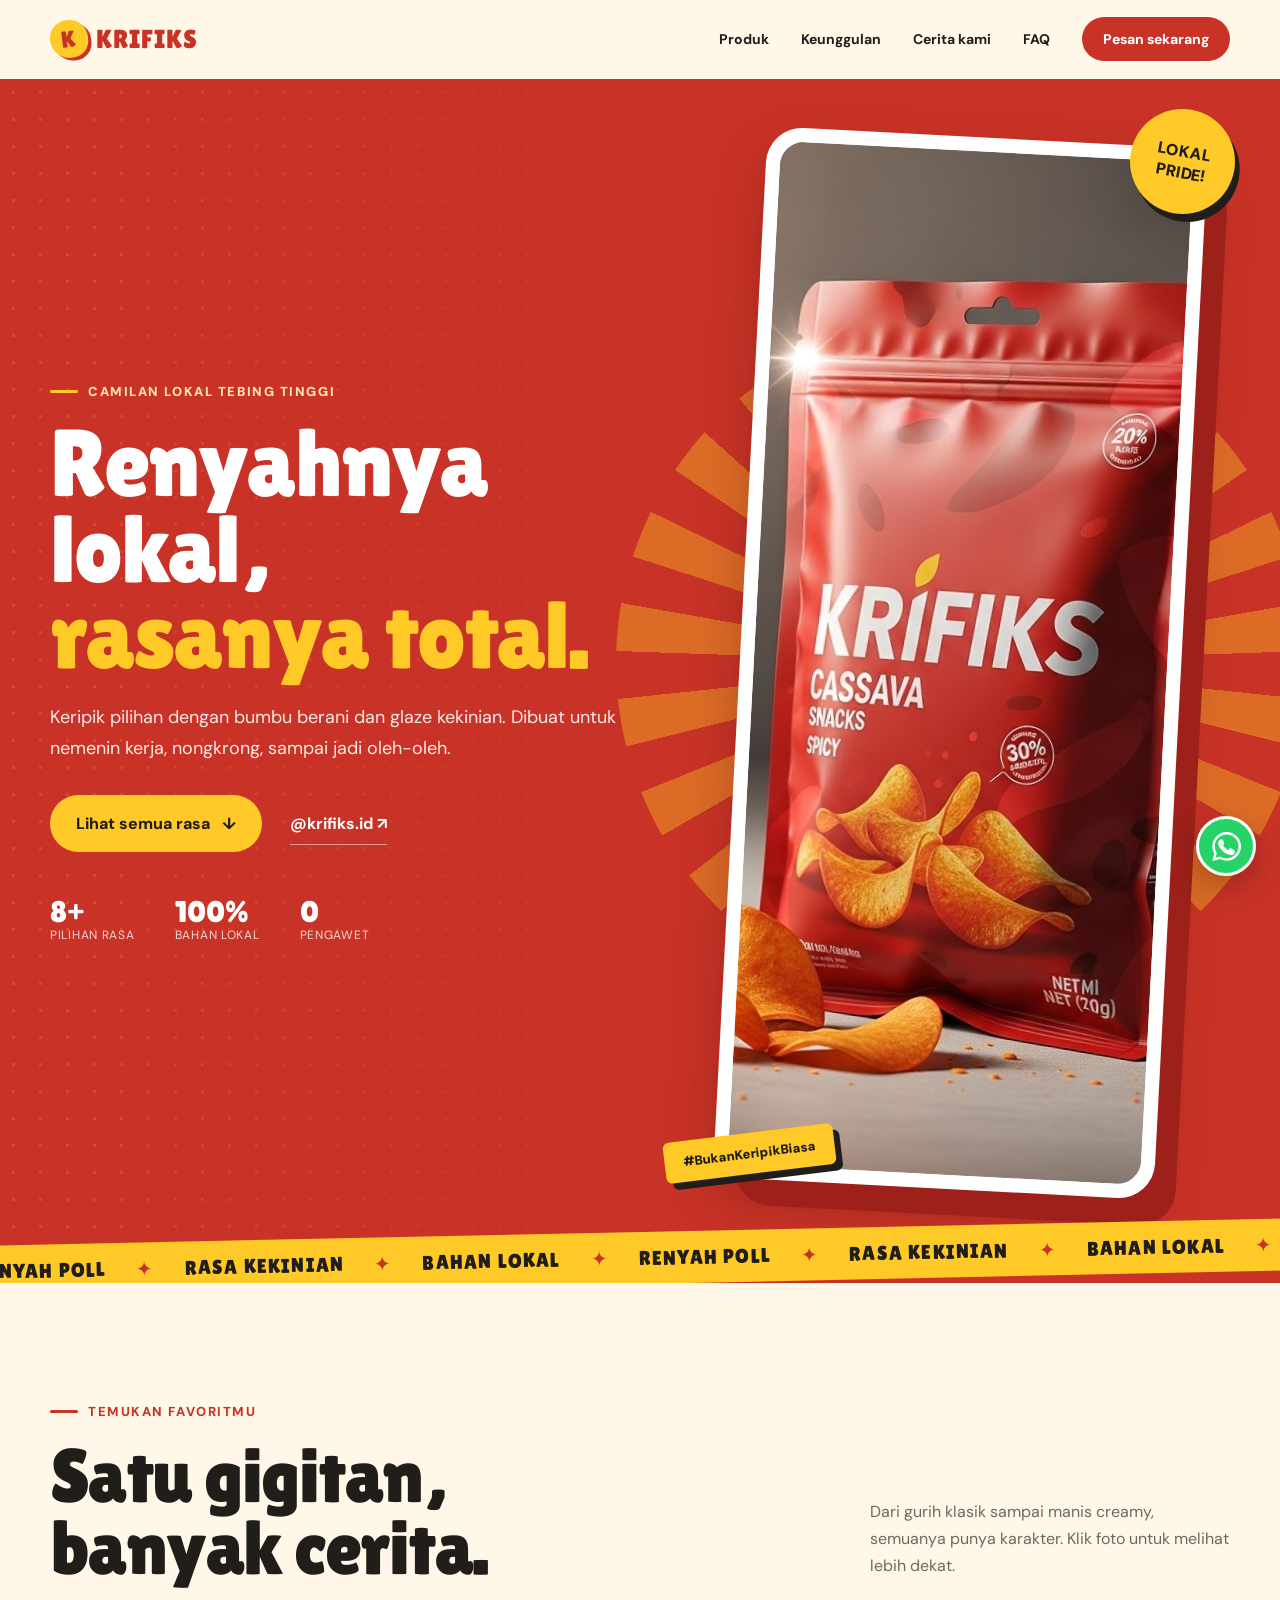
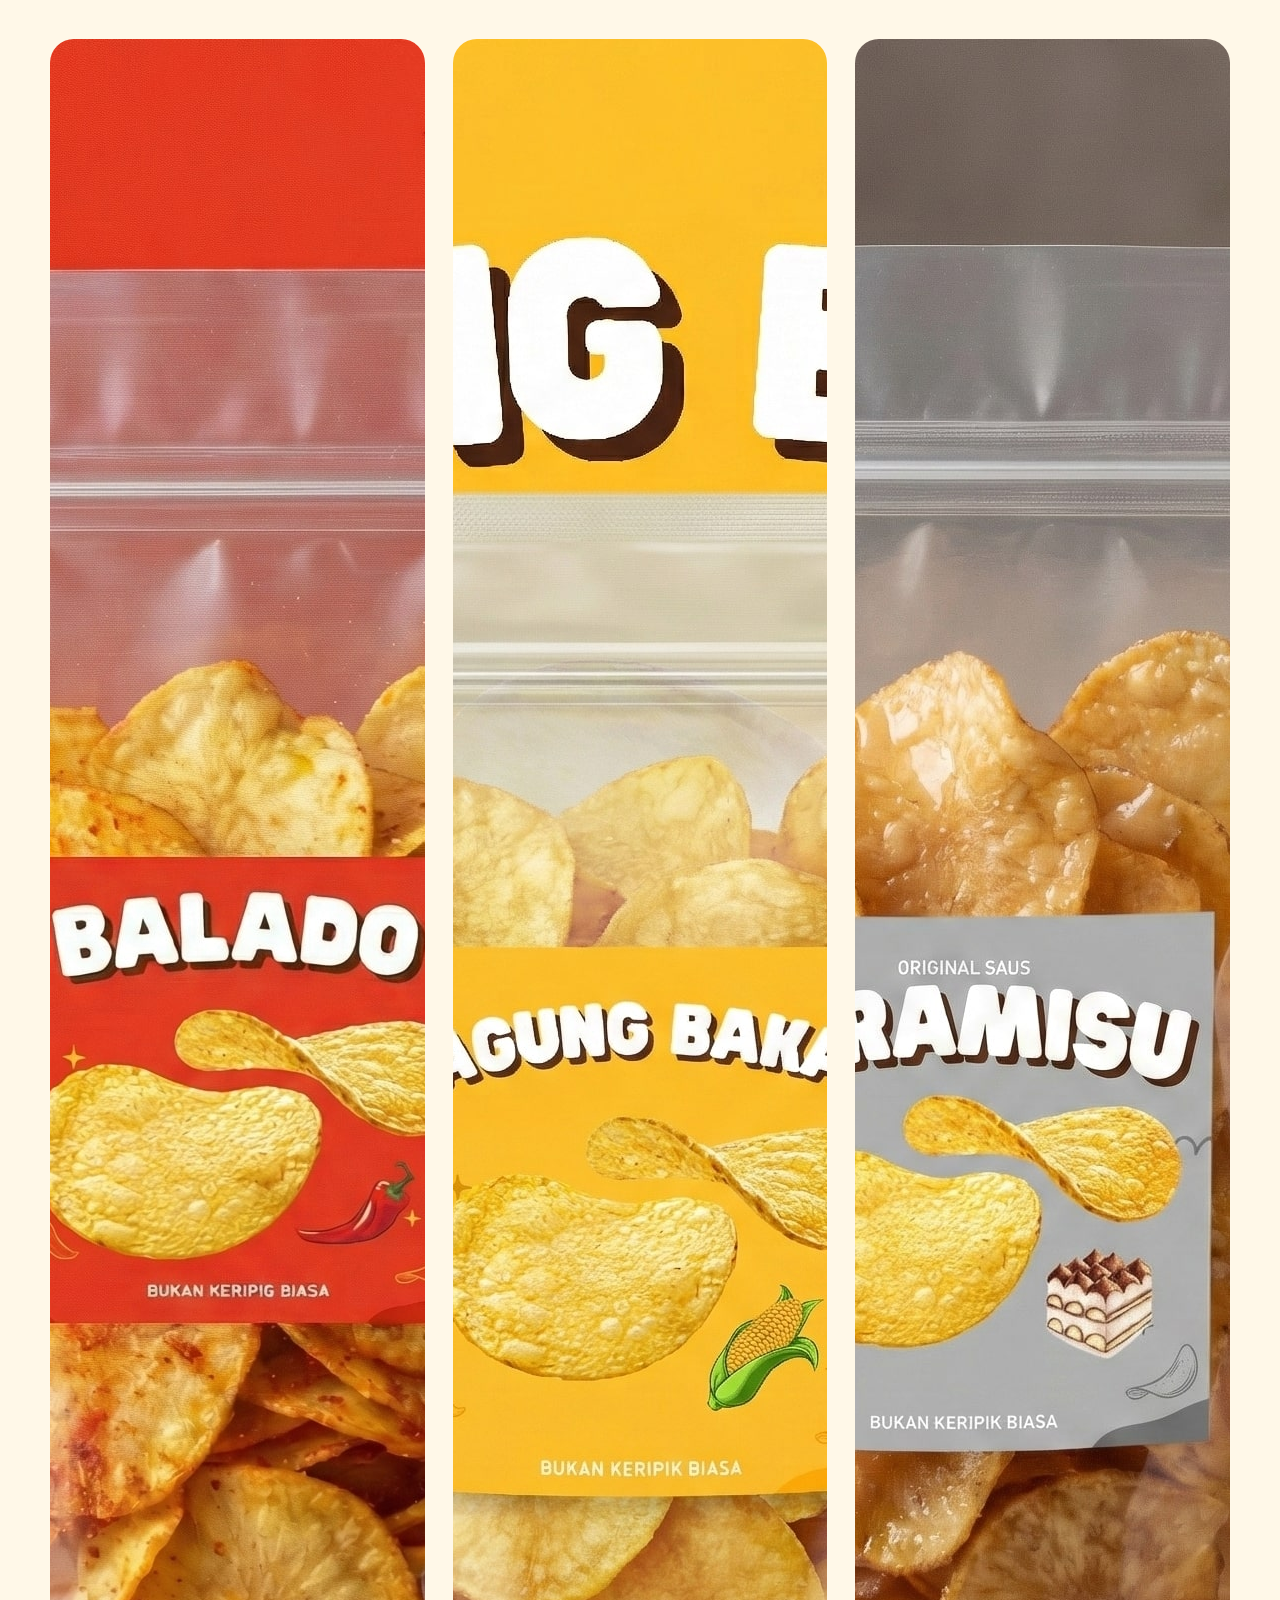
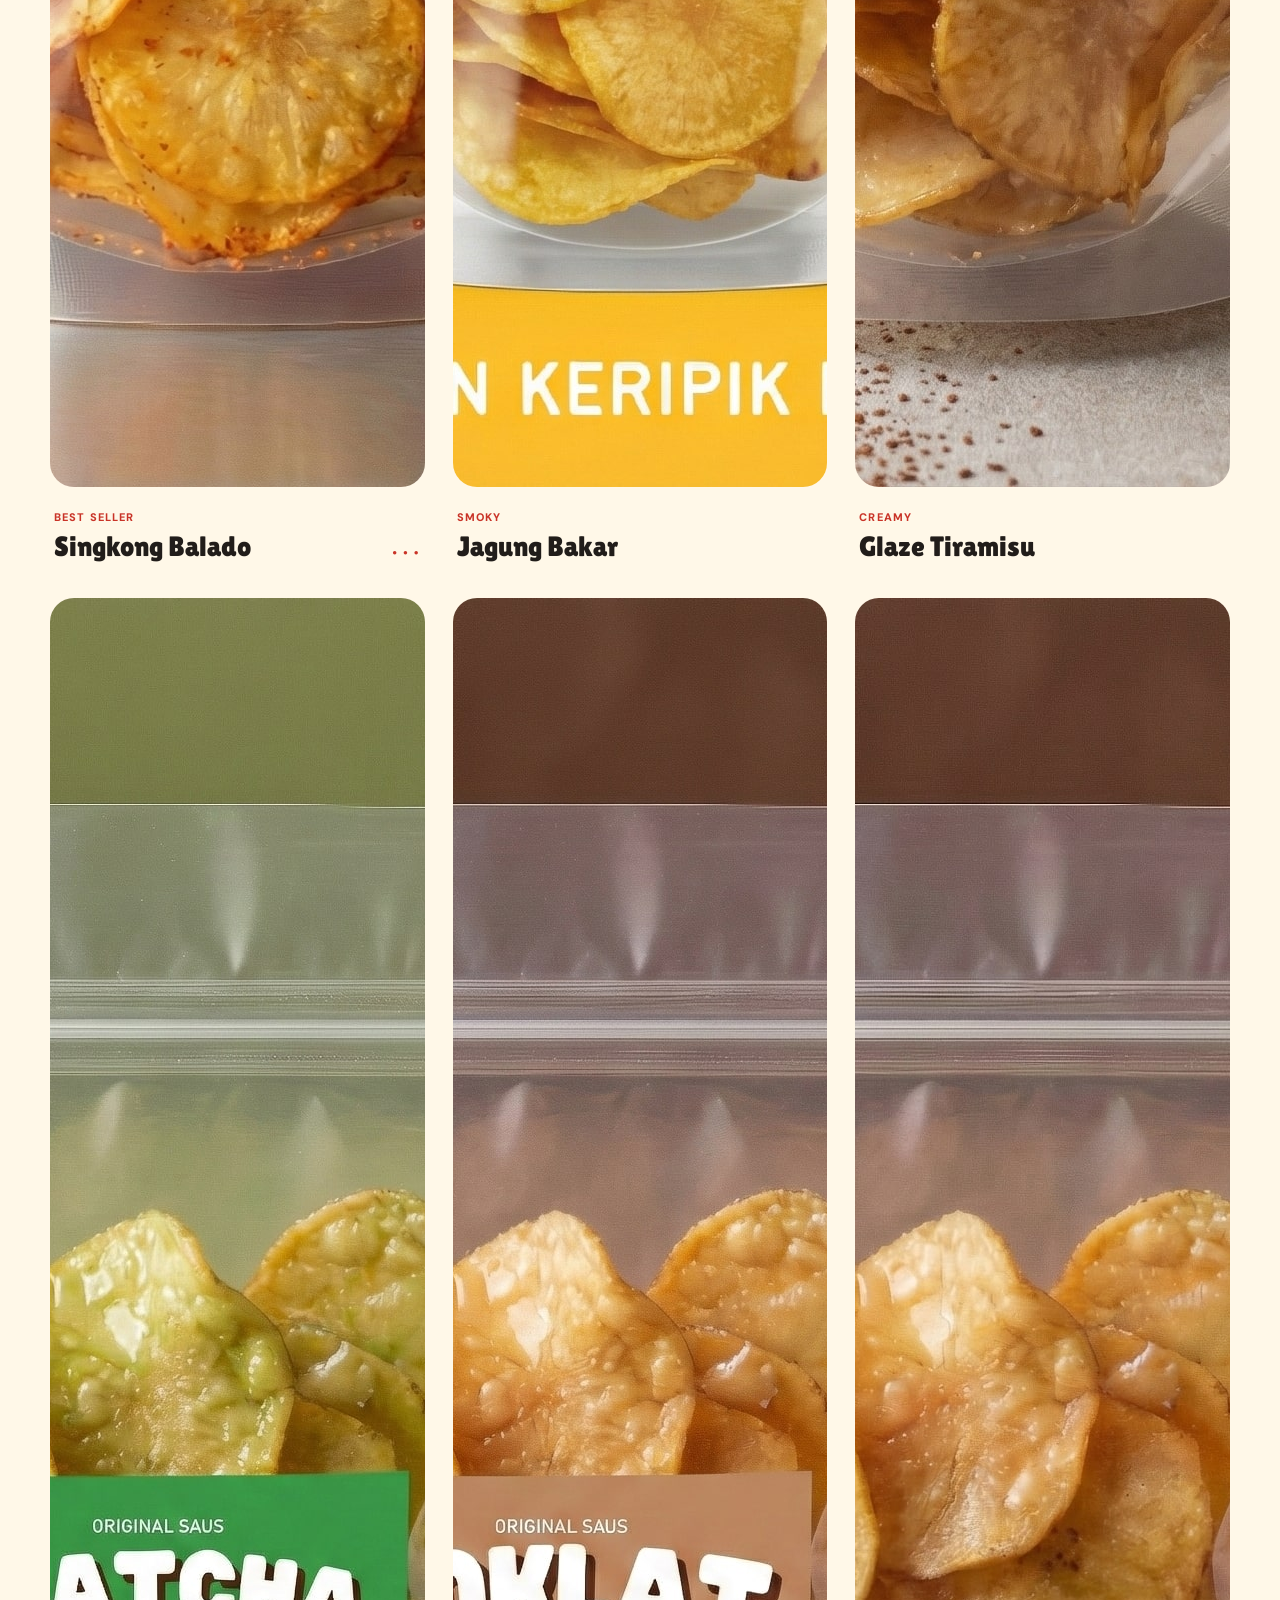
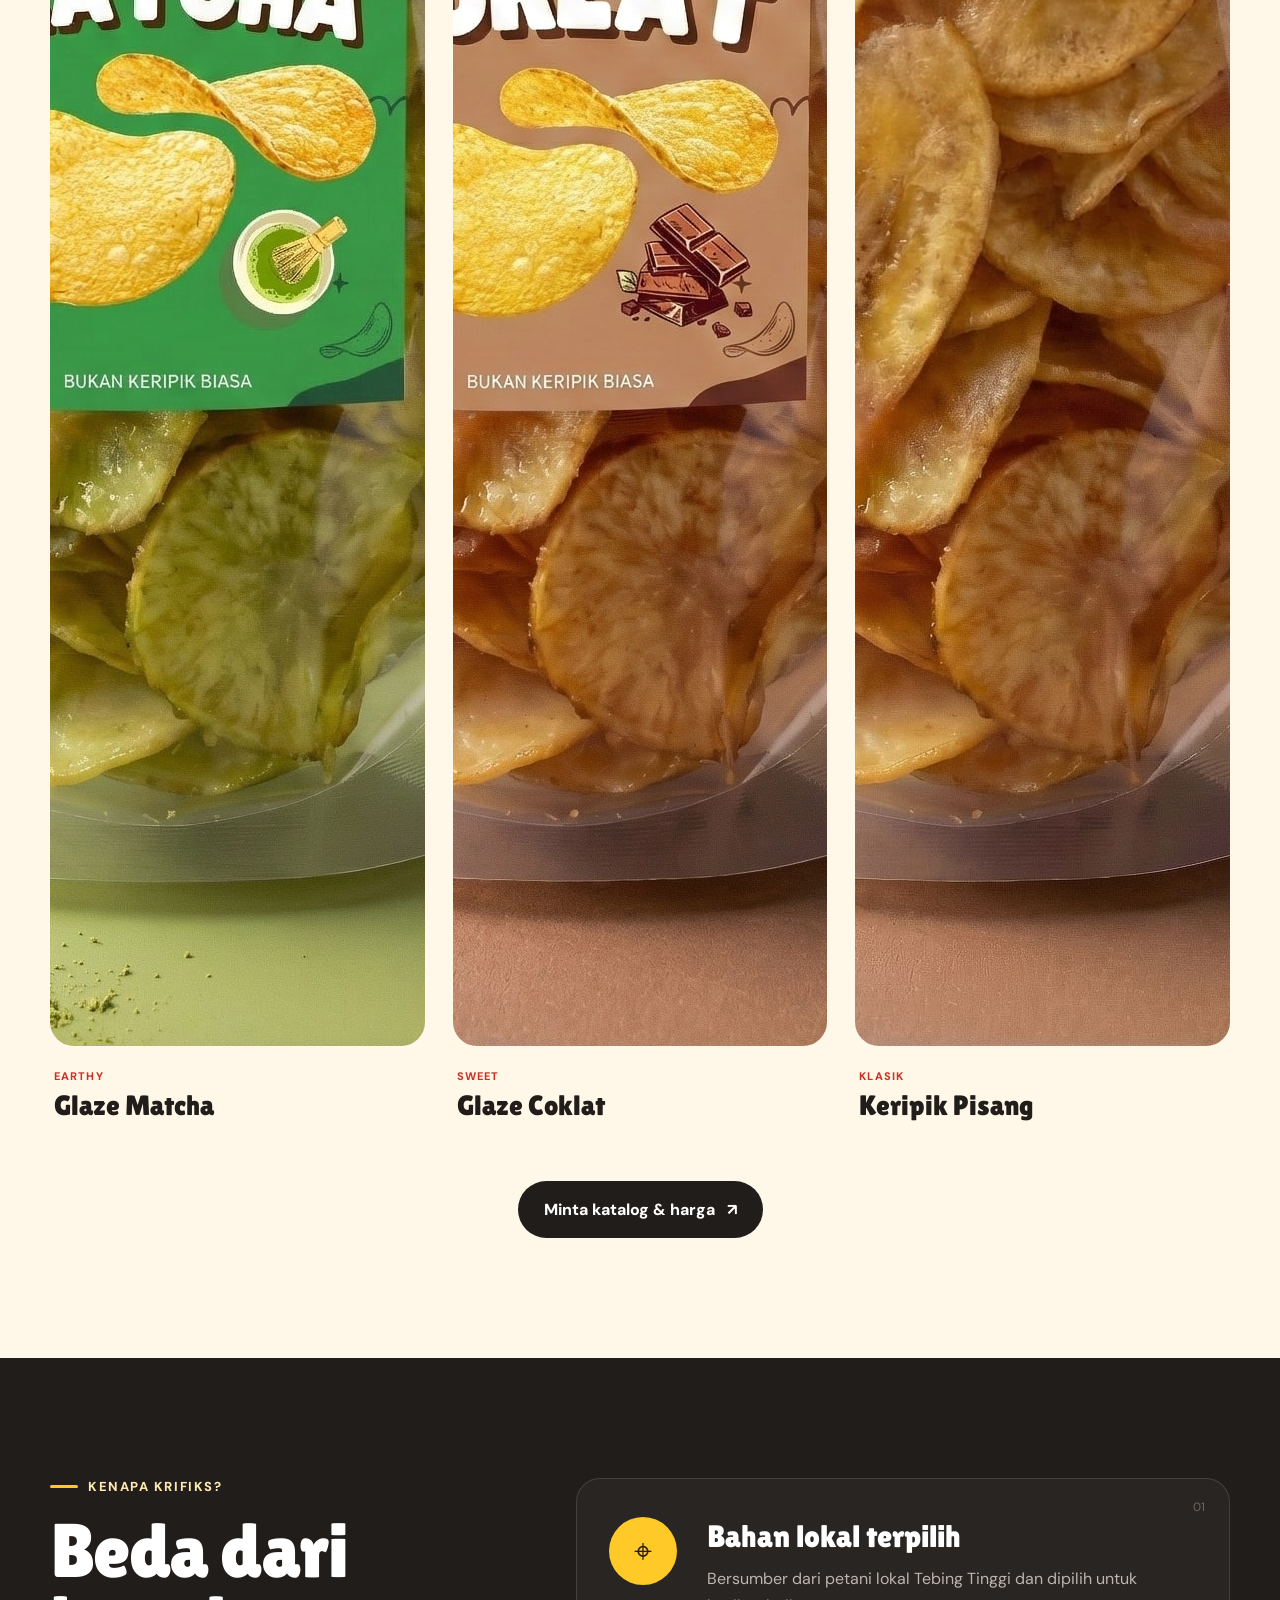
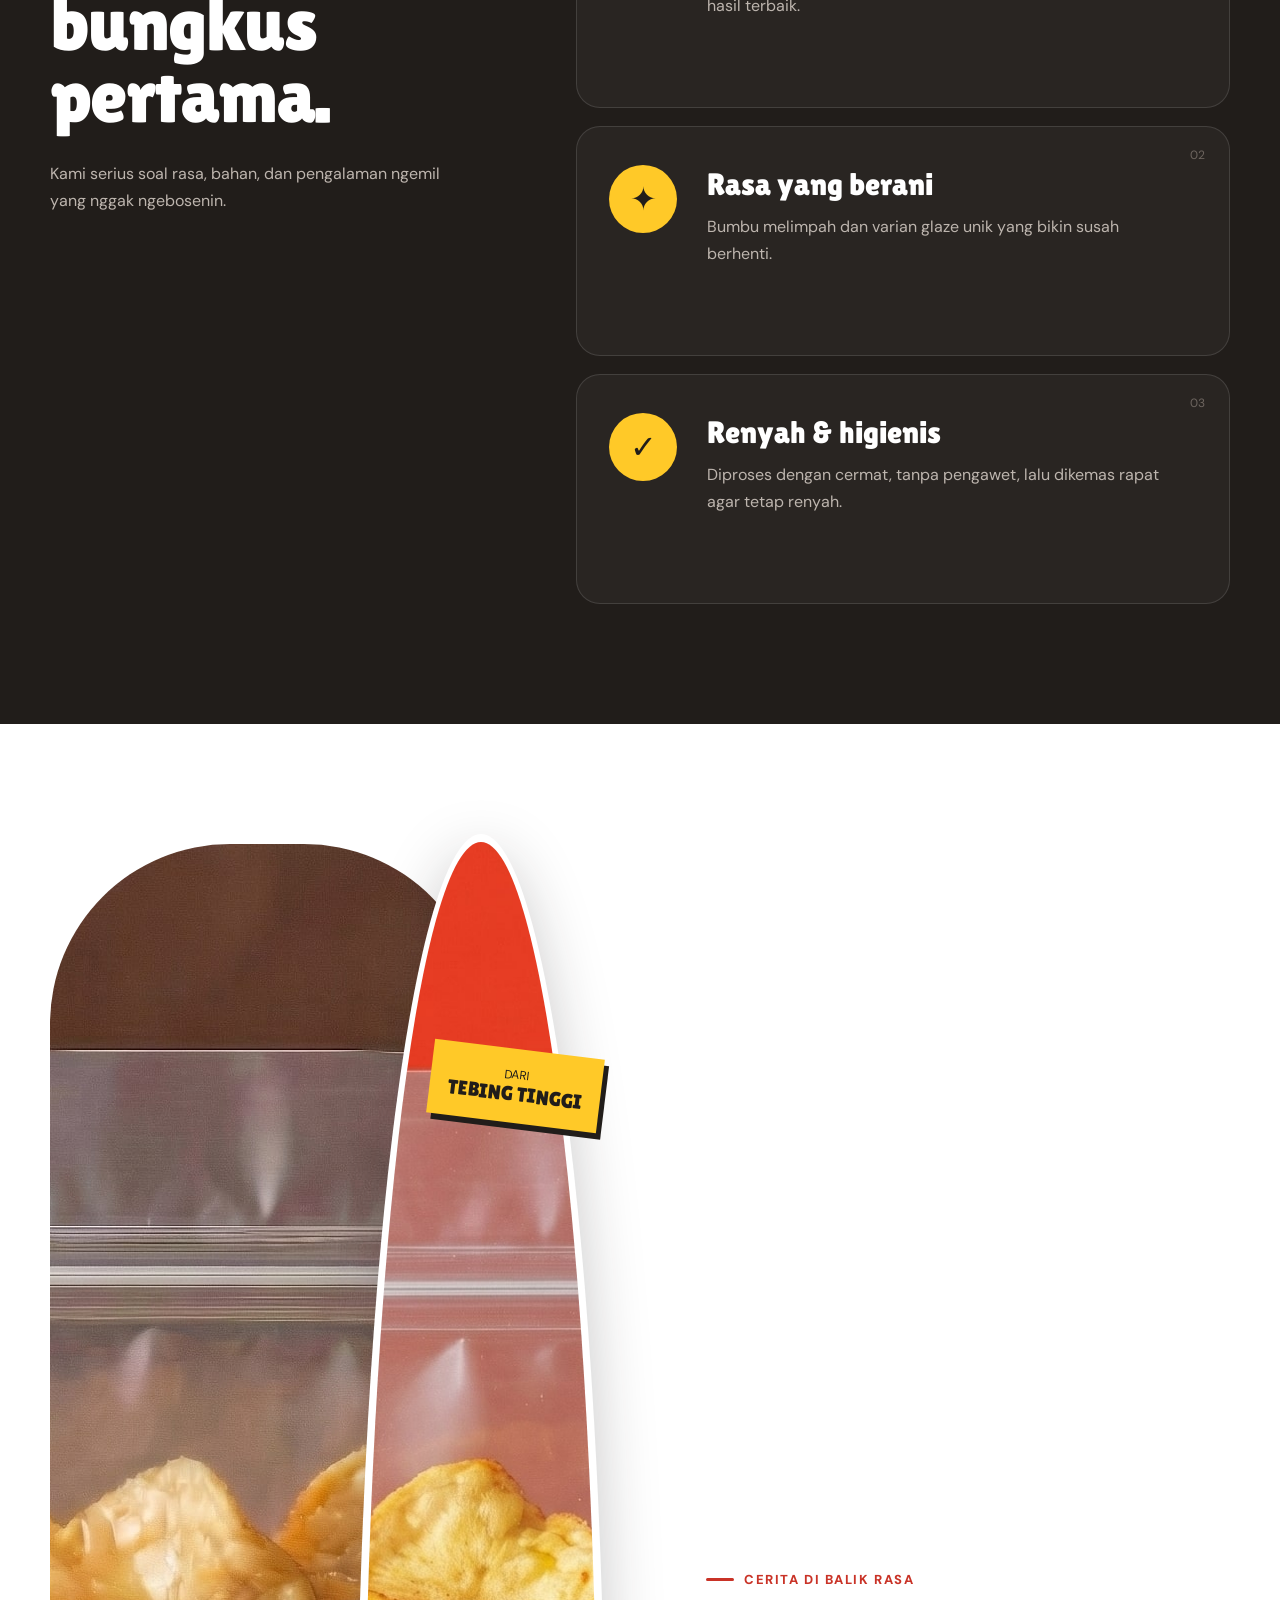
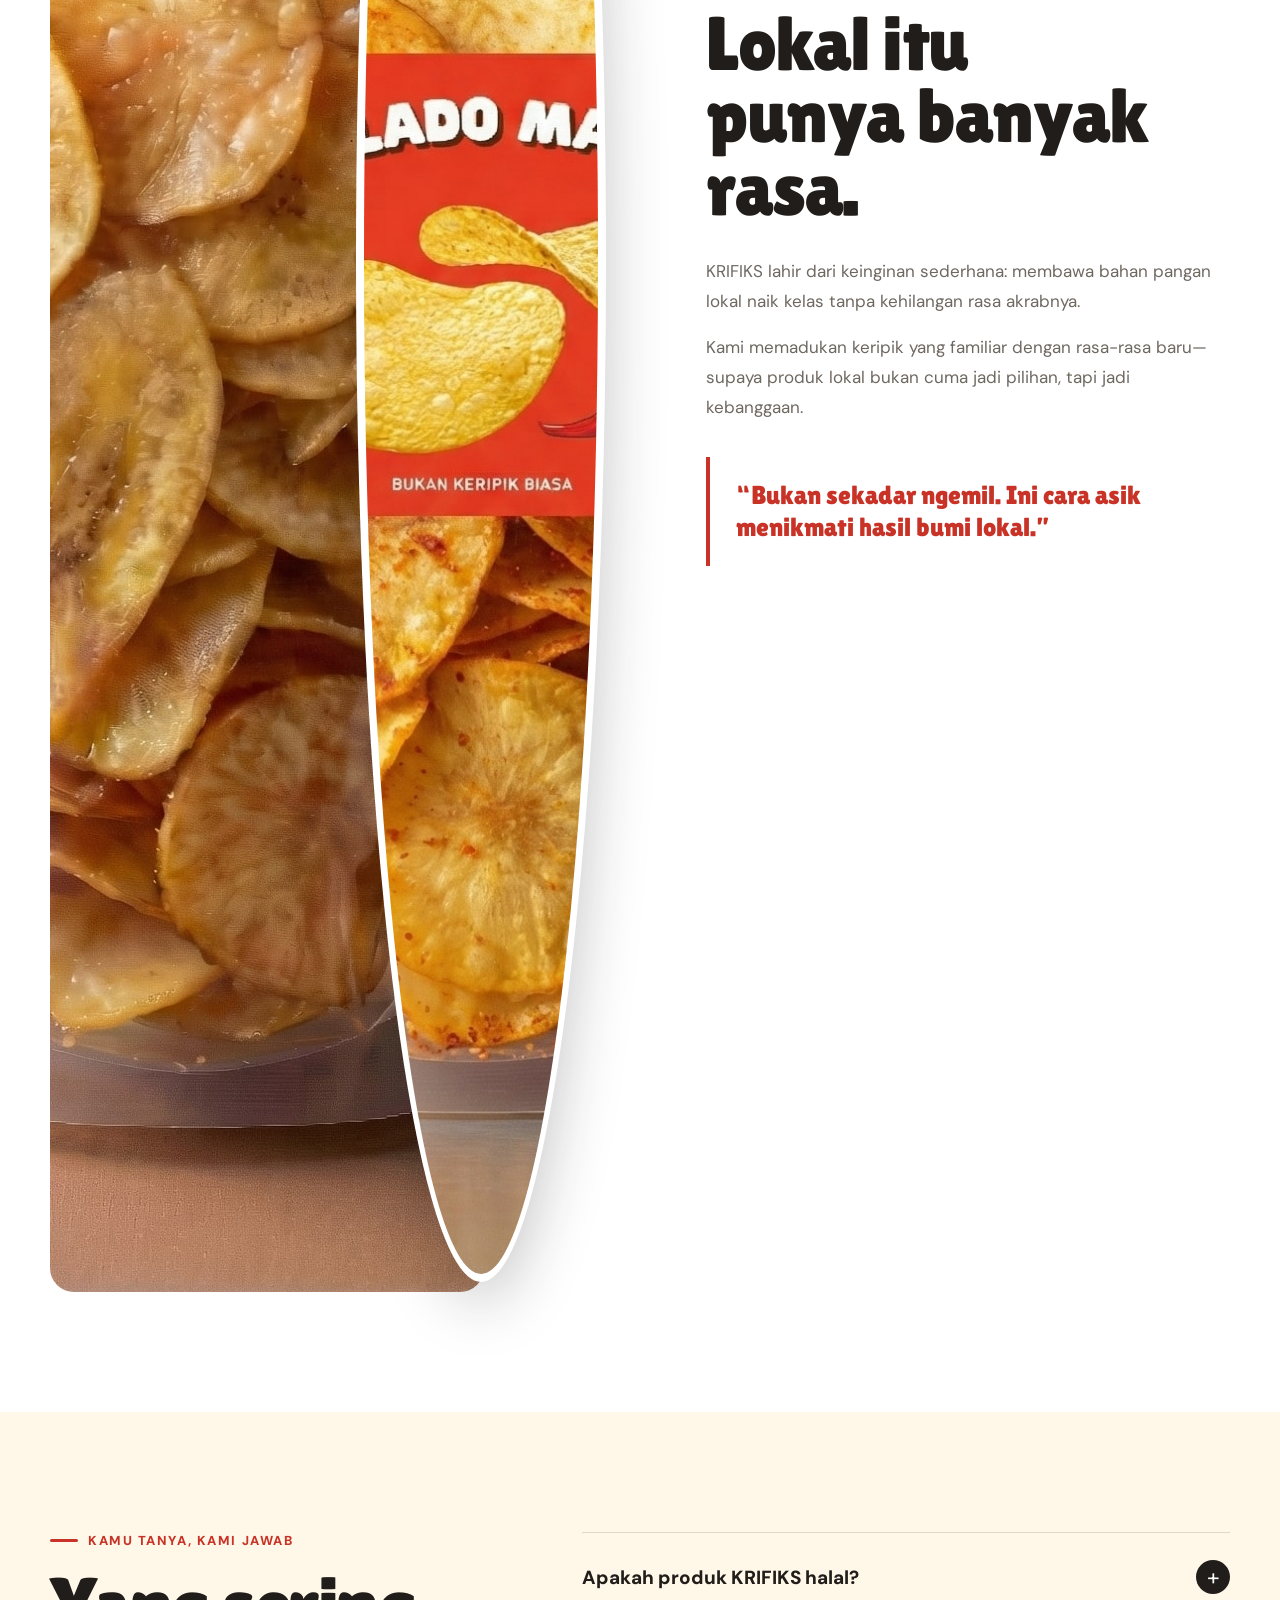
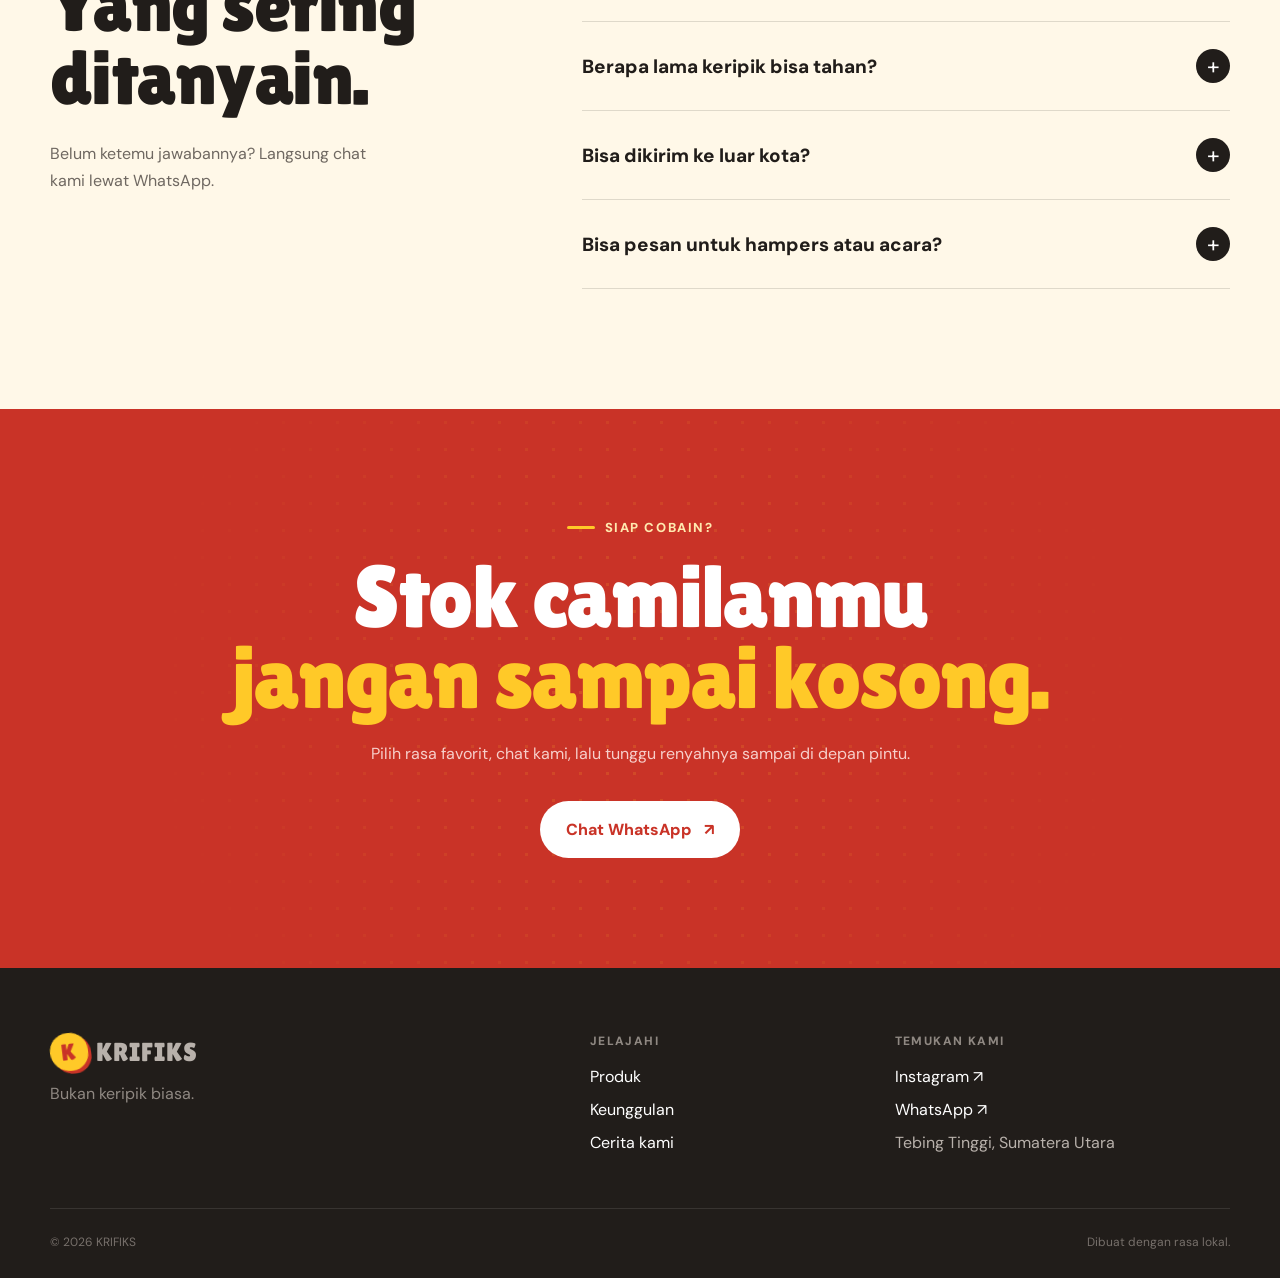
==== commit dbfe5629: "feat: replace site with Krifiks landing page" ====
--- a/index.html
+++ b/index.html
@@ -1,34 +1,96 @@
 <!doctype html>
-<html lang='id'>
+<html lang="id">
 <head>
-<meta charset='UTF-8'><meta name='viewport' content='width=device-width,initial-scale=1'>
-<meta name='description' content='FIKS Creative membantu bisnis lokal lewat foto, video, dan strategi media sosial.'>
-<title>FIKS Creative - Content & Digital Agency</title><link rel='stylesheet' href='styles.css'>
-</head><body>
-<header class='header' data-header><a class='brand' href='index.html'>FIKS<small>CREATIVE</small></a><button class='menu'>MENU</button><nav><a href='services.html'>Services</a><a href='works.html'>Works</a><a href='wedding.html'>Wedding</a><a href='about.html'>About</a><button class='btn light' data-open>Mulai project</button></nav></header>
-<main id='main'>
-<section class='hero dark'><div class='hero-img'></div><div class='shade'></div><div class='hero-copy reveal'><p class='kicker'>Creative partner untuk brand lokal</p><h1>Bikin brand kamu<br><em>susah di-skip.</em></h1><p>Foto yang bikin lapar. Video yang bikin berhenti scroll. Strategi yang bikin kontenmu punya arah.</p><div class='actions'><button class='btn orange' data-open>Mulai Project &nearr;</button><a class='btn glass' href='#works'>Lihat Karya &darr;</a></div></div><span class='hero-tag'>CONTENT PRODUCTION FOR LOCAL BUSINESS</span></section>
-<div class='marquee' aria-hidden='true'><div class='marquee-track'><span>FOTO / VIDEO / STRATEGY / SOCIAL MEDIA / FOTO / VIDEO / STRATEGY / SOCIAL MEDIA / FOTO / VIDEO / STRATEGY / SOCIAL MEDIA / FOTO / VIDEO / STRATEGY / SOCIAL MEDIA /&nbsp;</span><span>FOTO / VIDEO / STRATEGY / SOCIAL MEDIA / FOTO / VIDEO / STRATEGY / SOCIAL MEDIA / FOTO / VIDEO / STRATEGY / SOCIAL MEDIA / FOTO / VIDEO / STRATEGY / SOCIAL MEDIA /&nbsp;</span></div></div>
-<section class='pad intro'><p class='label'>/ KENALAN DULU</p><div class='split'><h2 class='display reveal'>Brand kamu punya cerita.<br><span>Kami bikin orang berhenti</span><br>buat melihatnya.</h2><div class='copy reveal'><p>FIKS Creative adalah creative team lokal yang membantu UMKM, cafe, dan bisnis lokal tampil lebih menarik dan konsisten.</p><p>Bukan cuma bikin konten. Kami memikirkan <strong>apa yang dibuat, bagaimana dibuat, dan bagaimana konten itu bekerja.</strong></p><a class='link' href='about.html'>Kenalan lebih dekat &nearr;</a></div></div></section>
-<section class='pad cream services-section'><div class='section-title'><div><p class='label'>/ YANG BISA KAMI BANTU</p><h2>From idea<br>to <em>impact.</em></h2></div><p>Pilih kebutuhanmu. Kalau bingung, kami bantu cari format yang masuk akal.</p></div><div class='service-list'>
-<article class='service reveal'><span>01</span><div><h3>Content Production</h3><p>Foto produk, food & beverage, short-form video, Reels, dan campaign content.</p><small>PHOTO / VIDEO / REELS</small></div><a href='services.html#content'>&nearr;</a></article>
-<article class='service reveal'><span>02</span><div><h3>Digital Marketing</h3><p>Strategi konten, TikTok Ads, copywriting, dan optimasi sosial media.</p><small>STRATEGY / TIKTOK ADS / COPY</small></div><a href='services.html#digital'>&nearr;</a></article>
-<article class='service reveal'><span>03</span><div><h3>Social Media Management</h3><p>Dari planning sampai publishing - ritme konten bulanan tanpa bikin kewalahan.</p><small>MONTHLY / PLANNING / GROWTH</small></div><a href='services.html#social'>&nearr;</a></article></div></section>
-<section id='works' class='pad dark'><div class='section-title'><div><p class='label'>/ SELECTED WORKS</p><h2>Good work<br>speaks <em>louder.</em></h2></div><a class='link' href='works.html'>Lihat semua karya &nearr;</a></div><div class='work-grid'>
-<a class='work wide reveal' href='works.html#coffee'><img src='assets/fiks-hero-concept.png' alt='Concept project konten coffee shop'><div><small>CONCEPT PROJECT / 2026</small><h3>Coffee Shop<br>Social Campaign</h3><p>PHOTO / REELS / CONTENT DIRECTION</p></div><b>&nearr;</b></a>
-<a class='work tall reveal' href='works.html#product'><img src='assets/concept-product.png' alt='Concept project fotografi produk'><div><small>CONCEPT PROJECT / 2026</small><h3>Local Product<br>Launch</h3><p>PRODUCT PHOTO / CAMPAIGN</p></div><b>&nearr;</b></a></div><p class='note'>Concept Project menunjukkan craft dan cara pikir kami - bukan klien fiktif.</p></section>
-<section class='pad problem-section'><p class='label'>/ SOUNDS FAMILIAR?</p><div class='problem'><h2 class='display reveal'>Capek mikirin<br>konten <em>tiap minggu?</em></h2><div class='list reveal'><p><span>01</span>Ide konten mentok terus</p><p><span>02</span>Feed terasa seadanya</p><p><span>03</span>Nggak punya waktu produksi</p><p><span>04</span>Posting rutin, hasil nggak jelas</p></div></div><div class='solution reveal'><div><small>Kabar baiknya -</small><h3>Kamu nggak harus<br>ngerjain semuanya sendiri.</h3></div><p>Kami bantu dari ide, strategi, produksi, sampai konten siap tayang.</p><button data-open>&nearr;</button></div></section>
-<section class='pad orange-bg process-section'><div class='section-title'><div><p class='label'>/ HOW WE WORK</p><h2>Simple process.<br><em>Serious output.</em></h2></div><p>Mulai dari ngobrol, lalu kami susun langkahnya.</p></div><ol class='process'>
-<li><b>01</b><i class='process-icon'><svg viewBox='0 0 48 48' aria-hidden='true'><rect x='7' y='8' width='34' height='32' rx='10'/><path d='M16 20h16M16 27h10'/></svg></i><h3>Brief</h3><p>Ceritakan brand, target, dan apa yang lagi bikin kamu stuck.</p></li>
-<li><b>02</b><i class='process-icon'><svg viewBox='0 0 48 48' aria-hidden='true'><circle cx='24' cy='24' r='17'/><path d='m24 14 3.2 6.8L34 24l-6.8 3.2L24 34l-3.2-6.8L14 24l6.8-3.2Z'/></svg></i><h3>Strategy</h3><p>Kami susun ide, format, visual direction, dan rencana produksi.</p></li>
-<li><b>03</b><i class='process-icon'><svg viewBox='0 0 48 48' aria-hidden='true'><path d='M9 17h8l3-5h8l3 5h8v23H9Z'/><circle cx='24' cy='28' r='7'/></svg></i><h3>Production</h3><p>Foto, video, dan semua detail diproduksi dengan rapi.</p></li>
-<li><b>04</b><i class='process-icon'><svg viewBox='0 0 48 48' aria-hidden='true'><path d='M12 36 36 12M20 12h16v16'/></svg></i><h3>Publish & Grow</h3><p>Konten siap tayang - atau kami bantu kelola ritmenya.</p></li>
-</ol></section>
-<section class='pad cream'><div class='section-title'><div><p class='label'>/ STARTING POINT</p><h2>Mulai dari yang<br><em>kamu butuhkan.</em></h2></div><p>Harga final mengikuti scope dan jumlah output.</p></div><div class='packages'><article><small>ONE-TIME PROJECT</small><h3>Content Starter</h3><p>Untuk launch atau campaign yang butuh visual lebih niat.</p><ul><li>Creative direction</li><li>Photo production</li><li>Short-form video</li></ul><span>Mulai dari</span><strong>Rp750rb</strong><button class='btn outline' data-open data-service='Content Production'>Minta Penawaran</button></article><article class='featured'><small>MONTHLY RETAINER</small><h3>Social Growth</h3><p>Untuk brand yang ingin kontennya konsisten.</p><ul><li>Monthly content plan</li><li>Production & copywriting</li><li>Publishing & optimization</li></ul><span>Mulai dari</span><strong>Rp2,5jt<sup>/bulan</sup></strong><button class='btn dark-btn' data-open data-service='Social Media Management'>Diskusi Paket</button></article><article><small>PROJECT-BASED</small><h3>Company Profile</h3><p>Video profesional untuk bisnis atau organisasi.</p><ul><li>Concept & script</li><li>Video production</li><li>Professional editing</li></ul><span>Mulai dari</span><strong>Rp3jt</strong><button class='btn outline' data-open data-service='Video Company Profile'>Minta Penawaran</button></article></div><p class='price-note'>* Starting price dapat berubah sesuai scope.</p></section>
-<section class='pad'><p class='label'>/ WHY FIKS</p><div class='why'><h2 class='display'>Lokal di insight.<br><em>Profesional di output.</em></h2><div class='why-list'><article><b>01</b><div><h3>Ngerti pasar lokal</h3><p>Dekat dengan cara bisnis lokal bicara.</p></div></article><article><b>02</b><div><h3>Strategy + production</h3><p>Setiap konten punya tujuan.</p></div></article><article><b>03</b><div><h3>Fleksibel & personal</h3><p>Kolaborasi langsung dan scope fleksibel.</p></div></article></div></div></section>
-<section class='wedding dark'><img src='assets/concept-wedding.png' alt='Wedding concept project'><div class='shade'></div><div><p class='label'>/ FIKS WEDDING</p><h2>Your story,<br><em>captured properly.</em></h2><p>Dokumentasi wedding yang fokus pada momen nyata.</p><a class='btn light' href='wedding.html'>Explore Wedding Works</a></div></section>
-<section class='pad final dark'><span>*</span><p class='label'>/ LETS MAKE SOMETHING GOOD</p><h2>Punya project?<br><em>Ceritain ke kami.</em></h2><p>Mulai dari percakapan santai. Kami bantu tentukan langkah berikutnya.</p><button class='btn orange' data-open>Mulai Project</button></section>
-</main>
-<footer><div class='foot-main'><a class='foot-brand' href='index.html'>FIKS<small>CREATIVE</small></a><p>Creative partner untuk bisnis lokal yang ingin tampil lebih menarik.</p><div><b>EXPLORE</b><a href='services.html'>Services</a><a href='works.html'>Works</a><a href='wedding.html'>Wedding</a><a href='about.html'>About</a></div><div><b>SAY HELLO</b><button data-open>Start a Project</button><a data-wa>WhatsApp</a><a href='mailto:hello@fikscreative.id'>Email</a></div></div><div class='foot-bottom'><span>&copy; <i data-year></i> FIKS CREATIVE</span><a href='#main'>BACK TO TOP</a></div></footer><a class='float' data-wa>CHAT</a>
-<div class='modal' id='modal' aria-hidden='true'><div class='backdrop' data-close></div><div class='panel'><button class='x' data-close>&times;</button><p class='label'>/ START A PROJECT</p><h2>Ceritain project kamu.</h2><p>Isi sebentar. Setelah tersimpan, kami siapkan pesan WhatsApp-nya.</p><form id='inquiry' novalidate><div class='form-grid'><label>Nama *<input name='name' required></label><label>Bisnis / brand *<input name='business' required></label><label>WhatsApp *<input name='whatsapp' required></label><label>Lokasi *<input name='location' required></label><label>Layanan *<select name='service' required><option value=''>Pilih layanan</option><option>Content Production</option><option>Digital Marketing</option><option>Social Media Management</option><option>Video Company Profile</option><option>Wedding Documentation</option></select></label><label>Budget *<select name='budget' required><option value=''>Pilih kisaran</option><option>Di bawah Rp1 juta</option><option>Rp1-2 juta</option><option>Rp2-5 juta</option><option>Di atas Rp5 juta</option></select></label><label class='full'>Target tanggal<input name='deadline' type='date'></label><label class='full'>Deskripsi *<textarea name='description' required rows='4'></textarea></label></div><label class='consent'><input type='checkbox' required> Saya setuju data disimpan di perangkat ini.</label><p class='error'></p><button class='btn dark-btn full' type='submit'>Simpan & Lanjut ke WhatsApp</button></form><div class='success' hidden><h3>Inquiry tersimpan.</h3><p>WhatsApp akan terbuka dengan pesan siap kirim.</p></div></div></div>
-<script src='script.js'></script></body></html>
+  <meta charset="UTF-8">
+  <meta name="viewport" content="width=device-width, initial-scale=1">
+  <meta name="description" content="KRIFIKS, keripik lokal premium khas Tebing Tinggi dengan varian rasa gurih dan glaze kekinian.">
+  <meta name="theme-color" content="#c82f23">
+  <meta property="og:title" content="KRIFIKS — Bukan Keripik Biasa">
+  <meta property="og:description" content="Camilan lokal, rasa total. Temukan varian KRIFIKS favoritmu.">
+  <meta property="og:image" content="assets/Premium%20Krifiks%20Pack.jpg">
+  <title>KRIFIKS — Bukan Keripik Biasa</title>
+  <link rel="preconnect" href="https://fonts.googleapis.com">
+  <link rel="preconnect" href="https://fonts.gstatic.com" crossorigin>
+  <link href="https://fonts.googleapis.com/css2?family=DM+Sans:wght@400;500;600;700&family=Lilita+One&display=swap" rel="stylesheet">
+  <link rel="stylesheet" href="styles.css">
+</head>
+<body>
+  <a class="skip-link" href="#main-content">Lewati ke konten utama</a>
+  <header class="site-header" id="beranda">
+    <nav class="nav container" aria-label="Navigasi utama">
+      <a class="brand" href="#beranda" aria-label="KRIFIKS, kembali ke beranda"><b class="brand-mark" aria-hidden="true">K</b><span>KRIFIKS</span></a>
+      <button class="menu-toggle" type="button" aria-expanded="false" aria-controls="nav-menu" aria-label="Buka menu"><span></span><span></span><span></span></button>
+      <div class="nav-menu" id="nav-menu">
+        <a href="#produk">Produk</a><a href="#keunggulan">Keunggulan</a><a href="#cerita">Cerita kami</a><a href="#faq">FAQ</a>
+        <a class="button button-small" href="https://wa.me/6285275088405?text=Halo%20KRIFIKS%2C%20saya%20mau%20pesan." target="_blank" rel="noopener">Pesan sekarang</a>
+      </div>
+    </nav>
+  </header>
+  <main id="main-content">
+    <section class="hero">
+      <div class="hero-dots" aria-hidden="true"></div>
+      <div class="container hero-grid">
+        <div class="hero-copy reveal">
+          <p class="eyebrow"><span></span> Camilan lokal Tebing Tinggi</p>
+          <h1>Renyahnya lokal,<br><em>rasanya total.</em></h1>
+          <p class="hero-lead">Keripik pilihan dengan bumbu berani dan glaze kekinian. Dibuat untuk nemenin kerja, nongkrong, sampai jadi oleh-oleh.</p>
+          <div class="hero-actions">
+            <a class="button button-primary" href="#produk">Lihat semua rasa <span aria-hidden="true">↓</span></a>
+            <a class="text-link" href="https://www.instagram.com/krifiks.id" target="_blank" rel="noopener">@krifiks.id <span aria-hidden="true">↗</span></a>
+          </div>
+          <div class="hero-points" aria-label="Keunggulan singkat"><span><b>8+</b> pilihan rasa</span><span><b>100%</b> bahan lokal</span><span><b>0</b> pengawet</span></div>
+        </div>
+        <div class="hero-visual reveal">
+          <div class="sunburst" aria-hidden="true"></div>
+          <div class="hero-card"><img src="assets/Premium Krifiks Pack.jpg" alt="Kemasan premium KRIFIKS" width="1024" height="1024" fetchpriority="high"></div>
+          <span class="sticker sticker-top">LOKAL<br>PRIDE!</span><span class="sticker sticker-bottom">#BukanKeripikBiasa</span>
+        </div>
+      </div>
+      <div class="marquee" aria-label="Slogan KRIFIKS"><div><span>RENYAH POLL</span><i>✦</i><span>RASA KEKINIAN</span><i>✦</i><span>BAHAN LOKAL</span><i>✦</i><span aria-hidden="true">RENYAH POLL</span><i aria-hidden="true">✦</i><span aria-hidden="true">RASA KEKINIAN</span><i aria-hidden="true">✦</i><span aria-hidden="true">BAHAN LOKAL</span><i aria-hidden="true">✦</i></div></div>
+    </section>
+    <section class="section products" id="produk">
+      <div class="container">
+        <div class="section-heading reveal"><div><p class="eyebrow dark"><span></span> Temukan favoritmu</p><h2>Satu gigitan,<br>banyak cerita.</h2></div><p>Dari gurih klasik sampai manis creamy, semuanya punya karakter. Klik foto untuk melihat lebih dekat.</p></div>
+        <div class="product-grid">
+          <article class="product-card reveal"><button class="image-button" type="button" data-lightbox="assets/balado.jpg" data-title="Singkong Balado"><img src="assets/balado.jpg" alt="Keripik singkong rasa balado KRIFIKS" width="2048" height="2048" loading="lazy"><span class="zoom-label">Lihat foto <b>↗</b></span></button><div class="product-info"><div><span class="tag">Best seller</span><h3>Singkong Balado</h3></div><span class="heat" aria-label="Pedas tingkat tiga">● ● ●</span></div></article>
+          <article class="product-card reveal"><button class="image-button" type="button" data-lightbox="assets/jagung_bakar.jpg" data-title="Singkong Jagung Bakar"><img src="assets/jagung_bakar.jpg" alt="Keripik singkong rasa jagung bakar KRIFIKS" width="2048" height="2048" loading="lazy"><span class="zoom-label">Lihat foto <b>↗</b></span></button><div class="product-info"><div><span class="tag">Smoky</span><h3>Jagung Bakar</h3></div></div></article>
+          <article class="product-card reveal"><button class="image-button" type="button" data-lightbox="assets/tiramisu.jpg" data-title="Glaze Tiramisu"><img src="assets/tiramisu.jpg" alt="Keripik dengan glaze tiramisu KRIFIKS" width="2048" height="2048" loading="lazy"><span class="zoom-label">Lihat foto <b>↗</b></span></button><div class="product-info"><div><span class="tag">Creamy</span><h3>Glaze Tiramisu</h3></div></div></article>
+          <article class="product-card reveal"><button class="image-button" type="button" data-lightbox="assets/matcha.jpg" data-title="Glaze Matcha"><img src="assets/matcha.jpg" alt="Keripik dengan glaze matcha KRIFIKS" width="2048" height="2048" loading="lazy"><span class="zoom-label">Lihat foto <b>↗</b></span></button><div class="product-info"><div><span class="tag">Earthy</span><h3>Glaze Matcha</h3></div></div></article>
+          <article class="product-card reveal"><button class="image-button" type="button" data-lightbox="assets/coklat.jpg" data-title="Glaze Coklat"><img src="assets/coklat.jpg" alt="Keripik dengan glaze coklat KRIFIKS" width="2048" height="2048" loading="lazy"><span class="zoom-label">Lihat foto <b>↗</b></span></button><div class="product-info"><div><span class="tag">Sweet</span><h3>Glaze Coklat</h3></div></div></article>
+          <article class="product-card reveal"><button class="image-button" type="button" data-lightbox="assets/pisang.jpg" data-title="Keripik Pisang"><img src="assets/pisang.jpg" alt="Keripik pisang KRIFIKS" width="2048" height="2048" loading="lazy"><span class="zoom-label">Lihat foto <b>↗</b></span></button><div class="product-info"><div><span class="tag">Klasik</span><h3>Keripik Pisang</h3></div></div></article>
+        </div>
+        <div class="center-action reveal"><a class="button button-dark" href="https://wa.me/6285275088405?text=Halo%20KRIFIKS%2C%20boleh%20minta%20katalog%20dan%20daftar%20harganya%3F" target="_blank" rel="noopener">Minta katalog &amp; harga <span aria-hidden="true">↗</span></a></div>
+      </div>
+    </section>
+    <section class="section benefits" id="keunggulan"><div class="container">
+      <div class="benefit-intro reveal"><p class="eyebrow"><span></span> Kenapa KRIFIKS?</p><h2>Beda dari<br>bungkus pertama.</h2><p>Kami serius soal rasa, bahan, dan pengalaman ngemil yang nggak ngebosenin.</p></div>
+      <div class="benefit-list">
+        <article class="benefit-card reveal"><span>01</span><div class="benefit-icon" aria-hidden="true">⌖</div><h3>Bahan lokal terpilih</h3><p>Bersumber dari petani lokal Tebing Tinggi dan dipilih untuk hasil terbaik.</p></article>
+        <article class="benefit-card reveal"><span>02</span><div class="benefit-icon" aria-hidden="true">✦</div><h3>Rasa yang berani</h3><p>Bumbu melimpah dan varian glaze unik yang bikin susah berhenti.</p></article>
+        <article class="benefit-card reveal"><span>03</span><div class="benefit-icon" aria-hidden="true">✓</div><h3>Renyah &amp; higienis</h3><p>Diproses dengan cermat, tanpa pengawet, lalu dikemas rapat agar tetap renyah.</p></article>
+      </div>
+    </div></section>
+    <section class="section story" id="cerita"><div class="container story-grid">
+      <div class="story-collage reveal"><img class="story-main" src="assets/sukun.jpg" alt="Keripik sukun KRIFIKS" width="2048" height="2048" loading="lazy"><img class="story-small" src="assets/balado_manis.jpg" alt="Keripik balado manis KRIFIKS" width="2048" height="2048" loading="lazy"><span>Dari<br><b>Tebing Tinggi</b></span></div>
+      <div class="story-copy reveal"><p class="eyebrow dark"><span></span> Cerita di balik rasa</p><h2>Lokal itu<br>punya banyak rasa.</h2><p>KRIFIKS lahir dari keinginan sederhana: membawa bahan pangan lokal naik kelas tanpa kehilangan rasa akrabnya.</p><p>Kami memadukan keripik yang familiar dengan rasa-rasa baru—supaya produk lokal bukan cuma jadi pilihan, tapi jadi kebanggaan.</p><blockquote>“Bukan sekadar ngemil. Ini cara asik menikmati hasil bumi lokal.”</blockquote></div>
+    </div></section>
+    <section class="section faq" id="faq"><div class="container faq-grid">
+      <div class="faq-title reveal"><p class="eyebrow dark"><span></span> Kamu tanya, kami jawab</p><h2>Yang sering<br>ditanyain.</h2><p>Belum ketemu jawabannya? Langsung chat kami lewat WhatsApp.</p></div>
+      <div class="accordion reveal">
+        <details name="faq"><summary>Apakah produk KRIFIKS halal?<span>+</span></summary><p>Semua bahan yang kami gunakan halal dan diproses secara higienis tanpa bahan non-halal.</p></details>
+        <details name="faq"><summary>Berapa lama keripik bisa tahan?<span>+</span></summary><p>Dalam kemasan yang belum dibuka, produk dapat bertahan sekitar 3–4 bulan. Setelah dibuka, tutup ziplock rapat dan habiskan dalam satu minggu untuk kerenyahan terbaik.</p></details>
+        <details name="faq"><summary>Bisa dikirim ke luar kota?<span>+</span></summary><p>Bisa. Kami melayani pengiriman ke seluruh Indonesia dengan kemasan pelindung agar produk sampai dengan aman.</p></details>
+        <details name="faq"><summary>Bisa pesan untuk hampers atau acara?<span>+</span></summary><p>Bisa banget. Hubungi kami untuk pilihan paket, jumlah pesanan, dan waktu pengerjaan yang sesuai kebutuhanmu.</p></details>
+      </div>
+    </div></section>
+    <section class="cta"><div class="cta-dots" aria-hidden="true"></div><div class="container cta-inner reveal"><p class="eyebrow"><span></span> Siap cobain?</p><h2>Stok camilanmu<br><em>jangan sampai kosong.</em></h2><p>Pilih rasa favorit, chat kami, lalu tunggu renyahnya sampai di depan pintu.</p><a class="button button-light" href="https://wa.me/6285275088405?text=Halo%20KRIFIKS%2C%20saya%20mau%20pesan.%20Boleh%20dibantu%3F" target="_blank" rel="noopener">Chat WhatsApp <span aria-hidden="true">↗</span></a></div></section>
+  </main>
+  <footer class="footer">
+    <div class="container footer-grid"><div><a class="brand footer-brand" href="#beranda"><b class="brand-mark" aria-hidden="true">K</b><span>KRIFIKS</span></a><p>Bukan keripik biasa.</p></div><div><p class="footer-label">Jelajahi</p><a href="#produk">Produk</a><a href="#keunggulan">Keunggulan</a><a href="#cerita">Cerita kami</a></div><div><p class="footer-label">Temukan kami</p><a href="https://www.instagram.com/krifiks.id" target="_blank" rel="noopener">Instagram ↗</a><a href="https://wa.me/6285275088405" target="_blank" rel="noopener">WhatsApp ↗</a><span>Tebing Tinggi, Sumatera Utara</span></div></div>
+    <div class="container footer-bottom"><span>© <span id="year"></span> KRIFIKS</span><span>Dibuat dengan rasa lokal.</span></div>
+  </footer>
+  <a class="whatsapp-float" href="https://wa.me/6285275088405?text=Halo%20KRIFIKS%2C%20saya%20mau%20tanya." target="_blank" rel="noopener" aria-label="Chat KRIFIKS di WhatsApp"><svg viewBox="0 0 24 24" aria-hidden="true"><path d="M20.5 3.5A11.8 11.8 0 0 0 12.1 0C5.6 0 .3 5.3.3 11.8c0 2.1.6 4.1 1.6 5.9L.2 24l6.5-1.7a11.8 11.8 0 0 0 5.4 1.4h.1c6.5 0 11.8-5.3 11.8-11.8 0-3.2-1.2-6.2-3.5-8.4Zm-8.4 18.2c-1.7 0-3.4-.5-4.9-1.3l-.4-.2-3.8 1 1-3.7-.2-.4a9.8 9.8 0 0 1-1.5-5.2A9.8 9.8 0 0 1 12.1 2c2.6 0 5.1 1 6.9 2.9a9.7 9.7 0 0 1 2.9 6.9 9.8 9.8 0 0 1-9.8 9.9Zm5.4-7.3c-.3-.2-1.8-.9-2.1-1-.3-.1-.5-.2-.7.2l-.9 1.1c-.2.2-.3.2-.6.1a7.9 7.9 0 0 1-3.9-3.4c-.3-.5.3-.5.8-1.6.1-.2 0-.4 0-.6l-1-2.4c-.3-.6-.5-.5-.7-.5H7.2c-.2 0-.6.1-.9.4-.3.4-1.2 1.2-1.2 2.9s1.2 3.3 1.4 3.5c.1.2 2.4 3.7 5.9 5.2 2.2.9 3.1 1 4.2.8 1.3-.2 1.8-.9 2.1-1.7.3-.8.3-1.4.2-1.6-.2-.2-.4-.3-.7-.4Z"/></svg></a>
+  <dialog class="lightbox" id="lightbox" aria-labelledby="lightbox-title"><button class="lightbox-close" type="button" aria-label="Tutup foto">×</button><img id="lightbox-image" src="assets/balado.jpg" alt=""><p id="lightbox-title"></p></dialog>
+  <script src="script.js"></script>
+</body>
+</html>
--- a/styles.css
+++ b/styles.css
@@ -1,36 +1,19 @@
-:root{--brown:#25140d;--cream:#f3ebdc;--paper:#fbf8f1;--orange:#f06a32;--ink:#21140e;--line:rgba(37,20,13,.18);--pad:clamp(22px,5vw,78px)}
-*{box-sizing:border-box}html{scroll-behavior:smooth}body{margin:0;background:var(--paper);color:var(--ink);font:16px/1.55 'DM Sans',Arial,sans-serif;overflow-x:hidden}body.lock{overflow:hidden}a{color:inherit;text-decoration:none}button,input,select,textarea{font:inherit}button{cursor:pointer}img{display:block;max-width:100%}.header{height:82px;padding:0 var(--pad);position:absolute;z-index:20;width:100%;display:flex;align-items:center;justify-content:space-between;color:white;border-bottom:1px solid #ffffff3b}.header.stuck{position:fixed;background:#25140df2;animation:drop .35s}.brand{font:800 29px Manrope,sans-serif;letter-spacing:-2px}.brand small,.foot-brand small{font-size:8px;letter-spacing:1.5px;margin-left:7px}.header nav{display:flex;align-items:center;gap:28px;font-size:14px;font-weight:700}.menu{display:none;background:none;border:0;color:white}.btn{border:0;border-radius:99px;padding:15px 21px;display:inline-flex;justify-content:center;gap:20px;font-weight:700;transition:.25s}.btn:hover{transform:translateY(-3px)}.light{background:white;color:var(--brown)}.orange{background:var(--orange);color:var(--brown)}.dark-btn{background:var(--brown);color:white}.outline{background:transparent;border:1px solid var(--brown)}.full{width:100%}.dark{background:var(--brown);color:white}.cream{background:var(--cream)}.orange-bg{background:var(--orange)}.pad{padding:clamp(80px,10vw,140px) var(--pad)}.hero{height:100vh;min-height:720px;position:relative;display:flex;align-items:center;overflow:hidden}.hero-img{position:absolute;inset:0;background:url(assets/fiks-hero-concept.png) center/cover}.shade{position:absolute;inset:0;background:linear-gradient(90deg,#160b06df,#160b0640),linear-gradient(0deg,#160b0670,transparent)}.hero-copy{position:relative;z-index:2;padding:90px var(--pad) 30px;max-width:930px}.kicker,.label{font-size:10px;letter-spacing:2px;font-weight:700}.hero h1,.display,.section-title h2,.wedding h2,.final h2,.page-hero h1{font:800 clamp(52px,7.8vw,116px)/.92 Manrope,sans-serif;letter-spacing:-.065em;margin:18px 0}.hero-copy>p:last-of-type{font-size:19px;max-width:570px;color:#ffffffc9}.actions{display:flex;gap:12px;margin-top:32px}.glass{background:#ffffff10;color:white;border:1px solid #ffffff70}.hero-tag{position:absolute;right:var(--pad);bottom:45px;z-index:2;font-size:8px;letter-spacing:1.5px}.marquee{background:var(--orange);overflow:hidden;padding:14px 0;white-space:nowrap;border-block:1px solid var(--brown);font:800 17px Manrope,sans-serif;letter-spacing:2px}.marquee span{display:block;width:max-content;animation:move 18s linear infinite}em{font-weight:600;font-style:italic;color:var(--orange)}
-.label{color:#766053;margin:0 0 26px}.dark .label{color:#b7a69c}.split,.section-title,.problem,.why{display:grid;grid-template-columns:1.35fr .65fr;gap:8vw;align-items:end}.display{font-size:clamp(44px,5.8vw,84px)}.display span{color:#99887b}.copy{color:#665448;font-size:17px}.link{display:inline-block;font-weight:700;border-bottom:1px solid;margin-top:10px}.section-title{margin-bottom:55px}.section-title h2{font-size:clamp(52px,6vw,90px);margin:0}.section-title>p{color:#6d594e}.dark .section-title>p{color:#bcaea5}.service-list{border-top:1px solid var(--line)}.service{display:grid;grid-template-columns:70px 1fr 60px;gap:20px;align-items:center;border-bottom:1px solid var(--line);padding:38px 0}.service h3{font:800 clamp(28px,3.4vw,50px)/1 Manrope,sans-serif;letter-spacing:-2px;margin:0 0 10px}.service p{margin:0;color:#6b584d}.service small{font-size:8px;letter-spacing:1.3px}.service>a,.solution button{width:55px;height:55px;border:1px solid;border-radius:50%;display:grid;place-items:center;font-size:22px}.work-grid{display:grid;grid-template-columns:1.3fr .7fr;grid-template-rows:repeat(2,minmax(320px,34vw));gap:15px}.work{position:relative;overflow:hidden;border-radius:25px}.work.wide{grid-row:1/3}.work img{width:100%;height:100%;object-fit:cover;transition:.6s}.work:hover img{transform:scale(1.04)}.work:after{content:'';position:absolute;inset:0;background:linear-gradient(0deg,#160b06e8,transparent 65%)}.work>div{position:absolute;z-index:2;bottom:25px;left:27px}.work h3{font:800 clamp(28px,3.2vw,48px)/.95 Manrope,sans-serif;letter-spacing:-2px;margin:8px 0}.work p,.work small{font-size:8px;letter-spacing:1.2px}.work>b{position:absolute;z-index:3;right:20px;top:20px;background:white;color:var(--brown);width:42px;height:42px;border-radius:50%;display:grid;place-items:center}.work.poster{background:var(--orange);color:var(--brown)}.work.poster:after{display:none}.note{font-size:12px;color:#b9aaa1;margin-top:25px}.problem{align-items:center}.list{border-top:1px solid var(--line)}.list p{padding:18px 0;margin:0;border-bottom:1px solid var(--line)}.list span{font-size:9px;margin-right:25px}.solution{margin-top:70px;padding:50px;background:var(--brown);color:white;border-radius:25px;display:grid;grid-template-columns:1.2fr .8fr 60px;gap:5vw;align-items:end}.solution h3{font:800 clamp(30px,4vw,58px)/.98 Manrope,sans-serif;letter-spacing:-2px;margin:10px 0}.solution p{color:#bfaea4}.solution button{background:var(--orange);color:var(--brown)}
-.process{list-style:none;padding:0;display:grid;grid-template-columns:repeat(4,1fr);gap:25px;border-top:1px solid #25140d70}.process li{padding-top:25px}.process b{font-size:9px}.process i{display:block;font-style:normal;font-size:52px;margin:28px 0}.process h3{font:800 25px Manrope,sans-serif;margin:0}.process p{font-size:14px}.packages{display:grid;grid-template-columns:repeat(3,1fr);gap:14px}.packages article{padding:30px;border:1px solid var(--line);border-radius:24px;display:flex;flex-direction:column;background:var(--paper)}.packages .featured{background:var(--orange)}.packages h3{font:800 29px Manrope,sans-serif;letter-spacing:-1.5px;margin:27px 0 6px}.packages p{color:#6c594d}.packages ul{list-style:none;padding:18px 0;border-top:1px solid var(--line);margin-bottom:auto}.packages li{padding:5px}.packages li:before{content:'+';margin-right:10px}.packages>article>span{font-size:10px}.packages strong{font:800 36px Manrope,sans-serif;letter-spacing:-2px;margin-bottom:20px}.packages sup{font-size:11px}.price-note{text-align:center;font-size:10px;color:#756257}.why{align-items:start}.why .display{position:sticky;top:130px}.why-list article{display:grid;grid-template-columns:40px 1fr;gap:15px;border-top:1px solid var(--line);padding:27px 0}.why-list b{font-size:9px}.why-list h3{font:800 24px Manrope,sans-serif;margin:0}.why-list p{color:#6b594d}.wedding{min-height:680px;height:80vh;position:relative;display:flex;align-items:center;overflow:hidden}.wedding>img{position:absolute;width:100%;height:100%;object-fit:cover}.wedding>div:last-child{position:relative;z-index:2;padding-left:var(--pad);max-width:700px}.wedding h2,.final h2{font-size:clamp(55px,7vw,100px)}.wedding p{max-width:450px}.final{text-align:center}.final>span{font-size:50px;color:var(--orange)}.final>p{max-width:520px;margin:20px auto;color:#bfafa6}footer{background:#170b07;color:white;padding:70px var(--pad) 25px}.foot-main{display:grid;grid-template-columns:1.2fr 1fr .6fr .6fr;gap:5vw}.foot-brand{font:800 55px Manrope,sans-serif;letter-spacing:-4px}.foot-main>p{color:#9e8e85}.foot-main>div{display:flex;flex-direction:column;gap:8px;font-size:13px}.foot-main b{font-size:8px;color:#76675f}.foot-main button{color:white;background:none;border:0;padding:0;text-align:left}.foot-bottom{border-top:1px solid #ffffff22;margin-top:50px;padding-top:20px;display:flex;justify-content:space-between;font-size:9px;color:#81736c}.float{position:fixed;z-index:15;right:20px;bottom:20px;background:#587757;color:white;padding:13px 17px;border-radius:99px;font-size:11px;font-weight:700}
-.modal{position:fixed;z-index:50;inset:0;display:grid;grid-template-columns:1fr min(700px,100%);visibility:hidden;pointer-events:none}.modal[aria-hidden=false]{visibility:visible;pointer-events:auto}.backdrop{background:#140a06bb;opacity:0;transition:.3s}.panel{grid-column:2;background:var(--paper);height:100%;overflow:auto;padding:clamp(35px,5vw,65px);transform:translateX(100%);transition:.4s;position:relative}.modal[aria-hidden=false] .backdrop{opacity:1}.modal[aria-hidden=false] .panel{transform:none}.x{position:absolute;right:20px;top:18px;border:1px solid var(--line);background:none;width:42px;height:42px;border-radius:50%;font-size:24px}.panel h2{font:800 clamp(38px,5vw,62px)/1 Manrope,sans-serif;letter-spacing:-3px;margin:0}.form-grid{display:grid;grid-template-columns:1fr 1fr;gap:18px;margin:30px 0}.form-grid label{font-size:11px;font-weight:700}.form-grid input,.form-grid select,.form-grid textarea{width:100%;border:0;border-bottom:1px solid var(--line);background:none;padding:11px 0;outline:none}.form-grid .full{grid-column:1/-1}.consent{font-size:11px}.error{color:#b3261e;font-size:12px;min-height:20px}.success{text-align:center;padding:50px 0}.success h3{font:800 35px Manrope,sans-serif}.reveal{opacity:0;transform:translateY(25px);transition:.7s}.reveal.visible{opacity:1;transform:none}
-.inner .header{position:relative;background:var(--brown)}.page-hero{padding:110px var(--pad);background:var(--brown);color:white}.page-hero h1{font-size:clamp(62px,9vw,130px)}.page-hero>p{max-width:600px;color:#c6b7ae}.inner-section{padding:90px var(--pad)}.detail{display:grid;grid-template-columns:60px .8fr 1.2fr;gap:35px;padding:50px 0;border-top:1px solid var(--line)}.detail h2,.inner-section h2{font:800 clamp(38px,5vw,70px)/.96 Manrope,sans-serif;letter-spacing:-3px;margin:0}.detail ul{columns:2;list-style:none;padding:0}.detail li{padding:7px 0;border-bottom:1px solid var(--line)}.project{display:grid;grid-template-columns:1.2fr .8fr;gap:35px;margin-bottom:75px}.project:nth-child(even){grid-template-columns:.8fr 1.2fr}.project:nth-child(even) .project-img{order:2}.project-img{min-height:500px;border-radius:25px;overflow:hidden}.project-img img{width:100%;height:100%;object-fit:cover}.project-info{align-self:end}.project-info h2{margin:12px 0}.wedding-hero{height:82vh;min-height:650px;background:url(assets/concept-wedding.png) center/cover;display:flex;align-items:end;padding:70px var(--pad);color:white;position:relative}.wedding-hero:before{content:'';position:absolute;inset:0;background:linear-gradient(0deg,#1b0d08e8,transparent)}.wedding-hero>div{position:relative}.wedding-hero h1{font:800 clamp(60px,10vw,135px)/.9 Manrope,sans-serif;letter-spacing:-6px;margin:0}.about-grid{display:grid;grid-template-columns:1fr 1fr;gap:8vw}.values{display:grid;grid-template-columns:repeat(4,1fr);gap:14px}.value{padding:30px;border:1px solid var(--line);border-radius:24px;min-height:240px}.value h3{font:800 24px Manrope,sans-serif;margin-top:60px}
-@media(max-width:900px){.menu{display:block}.header nav{position:fixed;inset:0;background:var(--brown);flex-direction:column;justify-content:center;font-size:24px;transform:translateX(100%);transition:.35s}.header nav.open{transform:none}.split,.section-title,.problem,.why,.foot-main,.about-grid{grid-template-columns:1fr}.work-grid{grid-template-columns:1fr;grid-template-rows:auto}.work.wide{grid-row:auto}.work{min-height:500px}.solution{grid-template-columns:1fr}.process{grid-template-columns:1fr 1fr}.packages{grid-template-columns:1fr}.why .display{position:static}.foot-main{grid-template-columns:1fr 1fr}.project,.project:nth-child(even){grid-template-columns:1fr}.project:nth-child(even) .project-img{order:0}.values{grid-template-columns:1fr 1fr}.detail{grid-template-columns:50px 1fr}.detail>div:last-child{grid-column:2}.modal{grid-template-columns:1fr}.panel{grid-column:1}}
-@media(max-width:600px){:root{--pad:20px}.header{height:68px}.hero h1{font-size:51px}.hero-tag{display:none}.actions{flex-direction:column}.pad{padding-top:80px;padding-bottom:80px}.display,.section-title h2{font-size:44px}.service{grid-template-columns:35px 1fr}.service>a{display:none}.work{min-height:430px}.solution{padding:30px}.process{grid-template-columns:1fr}.packages article{padding:25px}.wedding{min-height:630px}.foot-main{grid-template-columns:1fr}.form-grid{grid-template-columns:1fr}.form-grid .full{grid-column:1}.detail{grid-template-columns:1fr}.detail>div:last-child{grid-column:1}.detail ul{columns:1}.values{grid-template-columns:1fr}.project-img{min-height:380px}.wedding-hero h1{letter-spacing:-4px}.modal .panel{padding-top:70px}}
-.panel-inline{padding:clamp(25px,5vw,50px);border-radius:25px}.panel-inline>h2{font-size:clamp(38px,5vw,60px)}
-@media(prefers-reduced-motion:reduce){html{scroll-behavior:auto}.reveal{opacity:1;transform:none}.marquee span{animation:none}}
-
-/* Polished process timeline */
-.process-section{position:relative;overflow:hidden}.process-section:after{content:'04';position:absolute;right:-.03em;top:-.28em;font:800 clamp(180px,28vw,520px)/1 Manrope,sans-serif;color:#25140d0d;pointer-events:none}.process-section .section-title{position:relative;z-index:1;margin-bottom:72px}.process-section .section-title em{color:var(--cream)}.process-section .label,.process-section .section-title>p{color:#4d2b1f}.process-section .process{position:relative;z-index:1;list-style:none;padding:0;display:grid;grid-template-columns:repeat(4,1fr);gap:0;border-top:1px solid #25140d66;margin:0}.process-section .process li{position:relative;padding:28px 28px 14px 0;border-right:1px solid #25140d24;min-height:330px}.process-section .process li+li{padding-left:28px}.process-section .process li:last-child{border-right:0}.process-section .process li:before{content:'';position:absolute;width:9px;height:9px;border-radius:50%;background:var(--brown);top:-5px;left:0}.process-section .process li+li:before{left:28px}.process-section .process b{display:inline-flex;align-items:center;justify-content:center;border:1px solid #25140d52;border-radius:99px;padding:4px 9px;font-size:9px;letter-spacing:1px}.process-icon{width:72px;height:72px;display:grid;place-items:center;border-radius:21px;background:var(--brown);color:var(--orange);margin:32px 0 27px;transition:transform .3s,background .3s}.process li:hover .process-icon{transform:translateY(-5px) rotate(-3deg);background:#3a2015}.process-icon svg{width:40px;height:40px;fill:none;stroke:currentColor;stroke-width:2;stroke-linecap:round;stroke-linejoin:round}.process-section .process h3{font:800 28px Manrope,sans-serif;letter-spacing:-1px;margin:0 0 8px}.process-section .process p{font-size:14px;line-height:1.55;margin:0;max-width:250px;color:#4c2b20}
-@media(max-width:900px){.process-section .process{grid-template-columns:1fr 1fr}.process-section .process li:nth-child(2){border-right:0}.process-section .process li:nth-child(n+3){border-top:1px solid #25140d24}.process-section .process li+li{padding-left:24px}.process-section .process li:before,.process-section .process li+li:before{left:24px}.process-section .process li:first-child:before{left:0}}
-@media(max-width:600px){.process-section .section-title{margin-bottom:45px}.process-section .process{grid-template-columns:1fr;border-top:0}.process-section .process li,.process-section .process li+li{min-height:0;padding:28px 0;border-right:0;border-top:1px solid #25140d42}.process-section .process li:before,.process-section .process li+li:before{left:auto;right:0;top:27px}.process-icon{width:62px;height:62px;margin:23px 0 20px}.process-icon svg{width:34px;height:34px}}
-
-/* Final simplified process section */
-.process-section{background:var(--cream);color:var(--brown);padding-top:clamp(80px,8vw,115px);padding-bottom:clamp(80px,8vw,115px)}.process-section:after{display:none}.process-section .section-title{grid-template-columns:1.15fr .55fr;align-items:end;margin-bottom:48px}.process-section .section-title h2{font-size:clamp(50px,5.5vw,78px);line-height:.98}.process-section .section-title em{color:var(--orange)}.process-section .label{color:#816c5f}.process-section .section-title>p{max-width:370px;color:#6d594e;border-left:2px solid var(--orange);padding-left:20px;margin-bottom:5px}.process-section .process{gap:14px;border:0}.process-section .process li,.process-section .process li+li{background:var(--paper);border:1px solid var(--line);border-radius:22px;padding:26px;min-height:300px;display:flex;flex-direction:column}.process-section .process li:before,.process-section .process li+li:before{display:none}.process-section .process b{align-self:flex-start;border:0;padding:0;color:#8b7467;font-size:10px}.process-section .process-icon{order:2;width:58px;height:58px;border-radius:16px;background:#f6d2bd;color:var(--brown);margin:36px 0 30px}.process-section .process h3{order:3;font-size:25px;margin-top:auto}.process-section .process p{order:4;color:#6b584d;max-width:none}.process-section .process li:hover .process-icon{background:var(--orange);transform:translateY(-3px)}
-@media(max-width:900px){.process-section .process{grid-template-columns:1fr 1fr}.process-section .process li,.process-section .process li+li{padding:24px;border:1px solid var(--line)}.process-section .section-title{grid-template-columns:1fr;gap:20px}.process-section .section-title>p{margin:0}}
-@media(max-width:600px){.process-section .process{grid-template-columns:1fr;gap:10px}.process-section .process li,.process-section .process li+li{min-height:260px;padding:24px}.process-section .process-icon{width:54px;height:54px;margin:28px 0 24px}.process-section .section-title h2{font-size:44px}}
-.work.tall{grid-row:1/3}@media(max-width:900px){.work.tall{grid-row:auto}}
-
-/* Contact page */
-.contact-section{background:var(--paper)}.contact-shell{display:grid;grid-template-columns:minmax(310px,.72fr) minmax(0,1.28fr);gap:clamp(28px,5vw,74px);align-items:start}.contact-guide{position:sticky;top:105px;background:var(--brown);color:white;border-radius:26px;padding:clamp(30px,3.4vw,48px);box-shadow:0 24px 60px #25140d12}.contact-guide .label{color:#d69a78}.contact-guide h2{font:800 clamp(46px,5vw,68px)/.96 Manrope,sans-serif;letter-spacing:-3px;margin:0 0 38px}.contact-guide h2 em{color:var(--orange)}.contact-steps{list-style:none;padding:0;margin:0}.contact-steps li{display:grid;grid-template-columns:46px 1fr;gap:15px;padding:20px 0;border-top:1px solid #ffffff22}.contact-steps li:last-child{border-bottom:1px solid #ffffff22}.contact-steps b{width:34px;height:34px;border-radius:50%;display:grid;place-items:center;background:var(--orange);color:var(--brown);font-size:9px}.contact-steps div{display:flex;flex-direction:column;gap:4px}.contact-steps strong{font:700 15px Manrope,sans-serif}.contact-steps span{font-size:13px;color:#c9b9af;line-height:1.5}.contact-meta{display:grid;grid-template-columns:.7fr 1.3fr;gap:18px;margin-top:32px;padding-top:5px}.contact-meta div{display:flex;flex-direction:column;gap:6px}.contact-meta small{font-size:8px;letter-spacing:1.3px;color:#8f7e74}.contact-meta strong{font-size:12px;line-height:1.5}.contact-form-card{background:var(--cream);border-radius:26px;padding:clamp(32px,4.5vw,58px);box-shadow:0 24px 60px #25140d0a}.contact-form-card>.label{margin-bottom:16px}.contact-form-card>h2{font:800 clamp(42px,4.5vw,64px)/1 Manrope,sans-serif;letter-spacing:-3px;margin:0 0 12px}.form-lead{max-width:560px;margin:0;color:#715f53}.contact-form-card .form-grid{gap:22px 20px;margin-top:36px}.contact-form-card .form-grid label{font-size:12px;letter-spacing:.1px}.contact-form-card .form-grid input,.contact-form-card .form-grid select,.contact-form-card .form-grid textarea{min-height:48px;border-bottom-color:#25140d35;font-size:15px}.contact-form-card .form-grid input::placeholder,.contact-form-card .form-grid textarea::placeholder{color:#8f7d71}.contact-form-card .form-grid textarea{min-height:120px;resize:vertical}.contact-form-card .consent{display:flex;align-items:flex-start;gap:10px;margin-top:4px;font-size:12px;color:#5f4d42}.contact-form-card .consent input{margin-top:3px}.storage-note{font-size:10px;color:#907e72;margin:8px 0 0}.contact-submit{min-height:56px;margin-top:5px;align-items:center;justify-content:space-between;padding-inline:25px}.contact-submit span{font-size:20px}.contact-success{padding:70px 20px}
-@media(max-width:960px){.contact-shell{grid-template-columns:1fr}.contact-guide{position:static}.contact-meta{grid-template-columns:1fr 1fr}}
-@media(max-width:600px){.contact-section{padding-inline:16px}.contact-guide,.contact-form-card{border-radius:20px;padding:26px}.contact-guide h2{font-size:44px;margin-bottom:28px}.contact-meta{grid-template-columns:1fr}.contact-form-card>h2{font-size:40px}.contact-form-card .form-grid{gap:18px}}
-
-/* Seamless marquee */
-.marquee-track{display:flex;width:max-content;will-change:transform;animation:marquee-loop 32s linear infinite}.marquee-track span{display:block;flex:none;width:auto;padding-right:1.5rem;animation:none}@keyframes marquee-loop{to{transform:translateX(-50%)}}@media(prefers-reduced-motion:reduce){.marquee-track{animation:none}}
-
-/* Homepage spacing fixes */
-.header.stuck{position:absolute;animation:none}.services-section{padding-top:clamp(90px,8vw,115px)}.problem-section{padding-top:clamp(80px,7vw,105px);padding-bottom:clamp(80px,7vw,105px)}.problem-section .problem{grid-template-columns:minmax(0,1.08fr) minmax(340px,.72fr);gap:clamp(48px,7vw,105px);align-items:center}.problem-section .display{font-size:clamp(46px,5vw,72px);line-height:.98;margin-block:12px 0}.problem-section .list p{padding:16px 0}.problem-section .solution{margin-top:48px;padding:clamp(34px,4vw,48px);grid-template-columns:1.15fr .75fr 58px;gap:clamp(30px,5vw,75px)}.problem-section .solution h3{font-size:clamp(34px,3.5vw,50px)}.problem-section .solution p{margin-bottom:4px;line-height:1.55}
-@media(max-width:900px){.problem-section .problem{grid-template-columns:1fr;gap:34px}.problem-section .solution{grid-template-columns:1fr;gap:20px}.problem-section .solution button{justify-self:start}}
-@media(max-width:600px){.services-section,.problem-section{padding-top:72px;padding-bottom:72px}.problem-section .display{font-size:43px}.problem-section .solution{margin-top:38px;padding:28px}}
-.header{border-bottom:0}
-@keyframes move{to{transform:translateX(-45%)}}@keyframes drop{from{transform:translateY(-100%)}}
+:root{--red:#c93327;--red-dark:#9d211a;--yellow:#ffc928;--cream:#fff8e8;--ink:#211d1a;--muted:#6f6861;--line:rgba(33,29,26,.14);--display:"Lilita One",Impact,sans-serif;--body:"DM Sans",Arial,sans-serif;--radius:24px}
+*{box-sizing:border-box}html{scroll-behavior:smooth}body{margin:0;color:var(--ink);background:var(--cream);font-family:var(--body);overflow-x:hidden}body.menu-open,body.modal-open{overflow:hidden}img{display:block;max-width:100%}a{color:inherit;text-decoration:none}button{color:inherit;font:inherit}.container{width:min(1180px,calc(100% - 40px));margin-inline:auto}.section{padding:120px 0}.skip-link{position:fixed;left:16px;top:-80px;z-index:999;padding:12px 18px;background:var(--ink);color:#fff;border-radius:8px}.skip-link:focus{top:16px}
+.site-header{position:sticky;top:0;z-index:50;background:rgba(255,248,232,.9);border-bottom:1px solid transparent;backdrop-filter:blur(14px);transition:.25s}.site-header.scrolled{border-color:var(--line);box-shadow:0 8px 30px rgba(39,27,21,.08)}.nav{min-height:78px;display:flex;align-items:center;justify-content:space-between}.brand{display:inline-flex;align-items:center;gap:8px;font:26px/1 var(--display);letter-spacing:.04em;color:var(--red)}.brand img{width:48px;height:48px;object-fit:contain}.nav-menu{display:flex;align-items:center;gap:32px;font-size:14px;font-weight:700}.nav-menu>a:not(.button){position:relative;padding:28px 0}.nav-menu>a:not(.button)::after{content:"";position:absolute;left:0;bottom:20px;width:100%;height:2px;background:var(--red);transform:scaleX(0);transform-origin:right;transition:transform .25s}.nav-menu>a:hover::after{transform:scaleX(1);transform-origin:left}.menu-toggle{display:none;width:44px;height:44px;padding:10px;border:0;background:transparent;cursor:pointer}.menu-toggle span{display:block;width:100%;height:2px;margin:6px 0;background:currentColor;transition:.25s}
+.button{display:inline-flex;align-items:center;justify-content:center;gap:12px;border-radius:999px;padding:16px 24px;border:2px solid transparent;font-weight:800;transition:transform .2s,box-shadow .2s,background .2s}.button:hover{transform:translateY(-3px);box-shadow:0 12px 25px rgba(39,27,21,.16)}.button-small{padding:11px 19px;background:var(--red);color:#fff}.button-primary{background:var(--yellow);color:var(--ink)}.button-dark{background:var(--ink);color:#fff}.button-light{background:#fff;color:var(--red)}
+.hero{position:relative;color:#fff;background:var(--red);overflow:hidden}.hero-grid{position:relative;z-index:2;min-height:680px;display:grid;grid-template-columns:1.03fr .97fr;align-items:center;gap:70px;padding-top:58px;padding-bottom:94px}.hero-dots,.cta-dots{position:absolute;inset:0;opacity:.18;background-image:radial-gradient(var(--yellow) 1.5px,transparent 1.5px);background-size:27px 27px;mask-image:linear-gradient(90deg,#000,transparent 55%)}.eyebrow{display:flex;align-items:center;gap:10px;margin:0 0 20px;color:#ffe9af;font-size:13px;font-weight:800;letter-spacing:.12em;text-transform:uppercase}.eyebrow span{width:28px;height:3px;background:var(--yellow);border-radius:2px}.eyebrow.dark{color:var(--red)}.eyebrow.dark span{background:var(--red)}h1,h2,h3,p{margin-top:0}h1,h2{font-family:var(--display);font-weight:400;letter-spacing:-.02em}h1{max-width:710px;margin-bottom:24px;font-size:clamp(58px,7.4vw,102px);line-height:.91}h1 em,.cta h2 em{color:var(--yellow);font-style:normal}.hero-lead{max-width:610px;margin-bottom:32px;color:#ffe9e5;font-size:18px;line-height:1.7}.hero-actions{display:flex;align-items:center;gap:28px}.text-link{padding:10px 0;border-bottom:1px solid rgba(255,255,255,.5);font-weight:700}.hero-points{display:flex;gap:40px;margin-top:45px;color:#f8d5d2;font-size:12px;text-transform:uppercase;letter-spacing:.06em}.hero-points span{display:grid}.hero-points b{color:#fff;font:30px/1 var(--display);letter-spacing:normal}.hero-visual{position:relative}.hero-card{position:relative;width:82%;margin:auto;padding:14px;background:#fff;border-radius:36px;box-shadow:22px 26px 0 var(--red-dark),0 24px 50px rgba(63,13,9,.28);transform:rotate(3deg)}.hero-card img{width:100%;aspect-ratio:1;object-fit:cover;border-radius:24px}.sunburst{position:absolute;width:690px;height:690px;left:50%;top:50%;background:repeating-conic-gradient(rgba(255,201,40,.38) 0deg 8deg,transparent 8deg 16deg);border-radius:50%;transform:translate(-50%,-50%)}.sticker{position:absolute;z-index:3;display:grid;place-items:center;background:var(--yellow);color:var(--ink);font-weight:900;box-shadow:6px 7px 0 var(--ink)}.sticker-top{width:105px;height:105px;right:-5px;top:-28px;border-radius:50%;text-align:center;transform:rotate(10deg)}.sticker-bottom{left:-28px;bottom:15px;padding:12px 19px;border-radius:6px;font-size:13px;transform:rotate(-7deg)}.marquee{position:absolute;z-index:4;left:-2%;bottom:-1px;width:104%;padding:14px 0;background:var(--yellow);color:var(--ink);overflow:hidden;transform:rotate(-1.2deg)}.marquee div{width:max-content;display:flex;gap:30px;align-items:center;animation:marquee 24s linear infinite;font:20px var(--display);letter-spacing:.06em}.marquee i{color:var(--red);font-style:normal}@keyframes marquee{to{transform:translateX(-50%)}}
+.products{background:var(--cream)}.section-heading{display:flex;align-items:end;justify-content:space-between;gap:70px;margin-bottom:55px}.section-heading h2,.benefit-intro h2,.story-copy h2,.faq-title h2{margin:0;font-size:clamp(46px,6vw,76px);line-height:.95}.section-heading>p{width:360px;margin-bottom:5px;color:var(--muted);line-height:1.7}.product-grid{display:grid;grid-template-columns:repeat(3,1fr);gap:28px}.product-card{min-width:0}.image-button{position:relative;width:100%;display:block;padding:0;overflow:hidden;border:0;border-radius:var(--radius);background:#ddd;cursor:zoom-in}.image-button img{width:100%;aspect-ratio:1;object-fit:cover;transition:transform .55s cubic-bezier(.2,.7,.2,1)}.image-button::after{content:"";position:absolute;inset:0;background:linear-gradient(transparent 55%,rgba(0,0,0,.45));opacity:0;transition:.3s}.image-button:hover img{transform:scale(1.06)}.image-button:hover::after,.image-button:hover .zoom-label{opacity:1}.zoom-label{position:absolute;z-index:2;left:18px;right:18px;bottom:16px;display:flex;justify-content:space-between;color:#fff;opacity:0;transition:.3s;font-weight:700}.product-info{display:flex;justify-content:space-between;gap:12px;padding:18px 4px 8px}.product-info h3{margin:4px 0 0;font:28px var(--display)}.tag{color:var(--red);font-size:11px;font-weight:800;letter-spacing:.1em;text-transform:uppercase}.heat{align-self:flex-end;padding-bottom:5px;color:var(--red);font-size:8px;letter-spacing:2px}.center-action{margin-top:52px;text-align:center}
+.benefits{position:relative;color:#fff;background:var(--ink)}.benefits .container{display:grid;grid-template-columns:.8fr 1.2fr;gap:90px;align-items:start}.benefit-intro{position:sticky;top:120px}.benefit-intro>p:last-child{max-width:390px;margin-top:28px;color:#bdb5ae;line-height:1.7}.benefit-list{display:grid;gap:18px}.benefit-card{position:relative;min-height:230px;padding:34px 34px 32px 130px;border:1px solid rgba(255,255,255,.12);border-radius:var(--radius);background:rgba(255,255,255,.04);transition:.3s}.benefit-card:hover{border-color:var(--yellow);transform:translateX(-7px)}.benefit-card>span{position:absolute;top:20px;right:24px;color:#6e6660;font-size:12px}.benefit-icon{position:absolute;left:32px;top:38px;width:68px;height:68px;display:grid;place-items:center;border-radius:50%;background:var(--yellow);color:var(--ink);font:32px var(--display)}.benefit-card h3{margin:5px 0 12px;font:31px var(--display)}.benefit-card p{max-width:460px;margin:0;color:#bdb5ae;line-height:1.65}
+.story{background:#fff}.story-grid{display:grid;grid-template-columns:1.03fr .97fr;gap:100px;align-items:center}.story-collage{position:relative;min-height:590px}.story-main{width:78%;aspect-ratio:.82;object-fit:cover;border-radius:180px 180px 24px 24px}.story-small{position:absolute;right:0;bottom:10px;width:45%;aspect-ratio:1;object-fit:cover;padding:8px;background:#fff;border-radius:50%;box-shadow:0 20px 60px rgba(33,29,26,.25)}.story-collage span{position:absolute;right:1%;top:10%;padding:18px;background:var(--yellow);font-size:12px;text-align:center;text-transform:uppercase;transform:rotate(7deg);box-shadow:5px 6px 0 var(--ink)}.story-collage b{font:20px var(--display)}.story-copy>p:not(.eyebrow){color:var(--muted);font-size:17px;line-height:1.75}.story-copy h2{margin-bottom:32px}.story-copy blockquote{margin:34px 0 0;padding:22px 0 22px 26px;border-left:4px solid var(--red);color:var(--red);font:26px/1.25 var(--display)}
+.faq{background:var(--cream)}.faq-grid{display:grid;grid-template-columns:.8fr 1.2fr;gap:100px}.faq-title>p:last-child{max-width:350px;margin-top:26px;color:var(--muted);line-height:1.7}.accordion{border-top:1px solid var(--line)}.accordion details{border-bottom:1px solid var(--line)}.accordion summary{display:flex;justify-content:space-between;align-items:center;gap:20px;padding:27px 0;cursor:pointer;list-style:none;font-size:19px;font-weight:800}.accordion summary::-webkit-details-marker{display:none}.accordion summary span{width:34px;height:34px;flex:0 0 auto;display:grid;place-items:center;border-radius:50%;background:var(--ink);color:#fff;font-size:23px;font-weight:400;transition:.25s}.accordion details[open] summary span{background:var(--red);transform:rotate(45deg)}.accordion details p{max-width:620px;margin:-8px 55px 26px 0;color:var(--muted);line-height:1.7}
+.cta{position:relative;padding:110px 0;background:var(--red);color:#fff;text-align:center;overflow:hidden}.cta-dots{mask-image:radial-gradient(circle,#000,transparent 72%)}.cta-inner{position:relative;z-index:2;display:flex;flex-direction:column;align-items:center}.cta .eyebrow{justify-content:center}.cta h2{margin:0 0 22px;font-size:clamp(52px,7vw,88px);line-height:.92}.cta p:not(.eyebrow){max-width:550px;margin-bottom:34px;color:#f7cfca;line-height:1.7}
+.footer{padding:65px 0 28px;background:var(--ink);color:#fff}.footer-grid{display:grid;grid-template-columns:1.4fr .7fr 1fr;gap:70px;padding-bottom:55px}.footer-grid>div{display:flex;flex-direction:column;align-items:flex-start;gap:12px}.footer-brand{color:#fff}.footer-grid>div:first-child>p{color:#8f8882}.footer-label{margin-bottom:5px;color:#8f8882;font-size:12px;font-weight:800;letter-spacing:.12em;text-transform:uppercase}.footer-grid a:not(.brand):hover{color:var(--yellow)}.footer-grid span{color:#b8b1ab}.footer-bottom{display:flex;justify-content:space-between;padding-top:25px;border-top:1px solid rgba(255,255,255,.1);color:#77706b;font-size:12px}
+.whatsapp-float{position:fixed;z-index:45;right:24px;bottom:24px;width:60px;height:60px;display:grid;place-items:center;border:3px solid #fff;border-radius:50%;background:#25d366;box-shadow:0 10px 30px rgba(0,0,0,.25);transition:.25s}.whatsapp-float:hover{transform:translateY(-4px) scale(1.03)}.whatsapp-float svg{width:29px;fill:#fff}.lightbox{width:min(820px,calc(100% - 32px));max-height:90vh;padding:0;overflow:visible;border:0;border-radius:18px;background:transparent;color:#fff}.lightbox::backdrop{background:rgba(17,14,12,.92);backdrop-filter:blur(7px)}.lightbox img{max-height:78vh;width:100%;object-fit:contain;border-radius:18px}.lightbox p{margin:12px 0 0;text-align:center;font-weight:800}.lightbox-close{position:absolute;z-index:2;right:-10px;top:-50px;width:40px;height:40px;border:0;border-radius:50%;background:#fff;font-size:28px;line-height:1;cursor:pointer}
+.reveal{opacity:0;transform:translateY(24px);transition:opacity .7s ease,transform .7s ease}.reveal.is-visible{opacity:1;transform:none}:focus-visible{outline:3px solid var(--yellow);outline-offset:4px}
+@media(max-width:900px){.section{padding:90px 0}.menu-toggle{display:block}.menu-toggle[aria-expanded="true"] span:nth-child(1){transform:translateY(8px) rotate(45deg)}.menu-toggle[aria-expanded="true"] span:nth-child(2){opacity:0}.menu-toggle[aria-expanded="true"] span:nth-child(3){transform:translateY(-8px) rotate(-45deg)}.nav-menu{position:fixed;inset:78px 0 auto;display:grid;gap:0;padding:14px 20px 25px;background:var(--cream);border-bottom:1px solid var(--line);box-shadow:0 18px 30px rgba(33,29,26,.12);transform:translateY(-130%);opacity:0;visibility:hidden;transition:.3s}.nav-menu.open{transform:none;opacity:1;visibility:visible}.nav-menu>a:not(.button){padding:15px 4px;border-bottom:1px solid var(--line)}.nav-menu>a:not(.button)::after{display:none}.nav-menu .button{margin-top:14px}.hero-grid{grid-template-columns:1fr;gap:80px;padding-top:75px;padding-bottom:130px}.hero-copy{text-align:center}.hero-copy .eyebrow,.hero-actions,.hero-points{justify-content:center}.hero-lead{margin-inline:auto}.hero-visual{width:min(560px,90%);margin:auto}.product-grid{grid-template-columns:repeat(2,1fr)}.section-heading{align-items:start}.benefits .container,.story-grid,.faq-grid{grid-template-columns:1fr;gap:55px}.benefit-intro{position:static}.story-collage{width:min(600px,100%)}.story-copy{max-width:650px}}
+@media(max-width:600px){.container{width:min(100% - 28px,1180px)}.section{padding:72px 0}.nav{min-height:70px}.brand img{width:42px;height:42px}.nav-menu{top:70px}.hero-grid{min-height:auto;padding-top:55px;gap:65px}h1{font-size:clamp(52px,17vw,74px)}.hero-lead{font-size:16px}.hero-actions{flex-direction:column;gap:14px}.hero-actions .button{width:100%}.hero-points{gap:20px;justify-content:space-between}.hero-points b{font-size:25px}.hero-card{width:92%;border-radius:25px;box-shadow:12px 14px 0 var(--red-dark)}.hero-card img{border-radius:16px}.sticker-top{width:80px;height:80px;right:-12px;font-size:12px}.sticker-bottom{left:-12px;font-size:10px}.section-heading{display:block;margin-bottom:38px}.section-heading>p{width:auto;margin-top:22px}.section-heading h2,.benefit-intro h2,.story-copy h2,.faq-title h2{font-size:49px}.product-grid{grid-template-columns:1fr;gap:32px}.benefit-card{min-height:0;padding:108px 24px 28px}.benefit-icon{top:24px;left:24px}.story-collage{min-height:460px}.story-main{width:88%}.story-small{width:47%}.story-collage span{right:0;top:5%}.accordion summary{font-size:17px}.cta{padding:80px 0}.footer-grid{grid-template-columns:1fr;gap:36px}.footer-bottom{gap:20px}.whatsapp-float{right:16px;bottom:16px;width:54px;height:54px}}
+@media(prefers-reduced-motion:reduce){html{scroll-behavior:auto}*,*::before,*::after{animation-duration:.01ms!important;animation-iteration-count:1!important;transition-duration:.01ms!important}.reveal{opacity:1;transform:none}}
+.brand-mark{width:38px;height:38px;display:grid;place-items:center;border-radius:50% 50% 46% 54%;background:var(--yellow);color:var(--red);font:23px/1 var(--display);transform:rotate(-7deg);box-shadow:3px 3px 0 var(--red)}
+@media(max-width:600px){.brand-mark{width:34px;height:34px;font-size:20px}}
+@media(max-width:600px){.hero-grid{grid-template-columns:minmax(0,1fr)}.hero-copy{min-width:0;width:100%}.hero-copy h1{max-width:100%;font-size:clamp(48px,14.5vw,62px)}.hero-lead{max-width:100%;font-size:15px}.hero-points span{min-width:0}.hero-points{font-size:10px}}
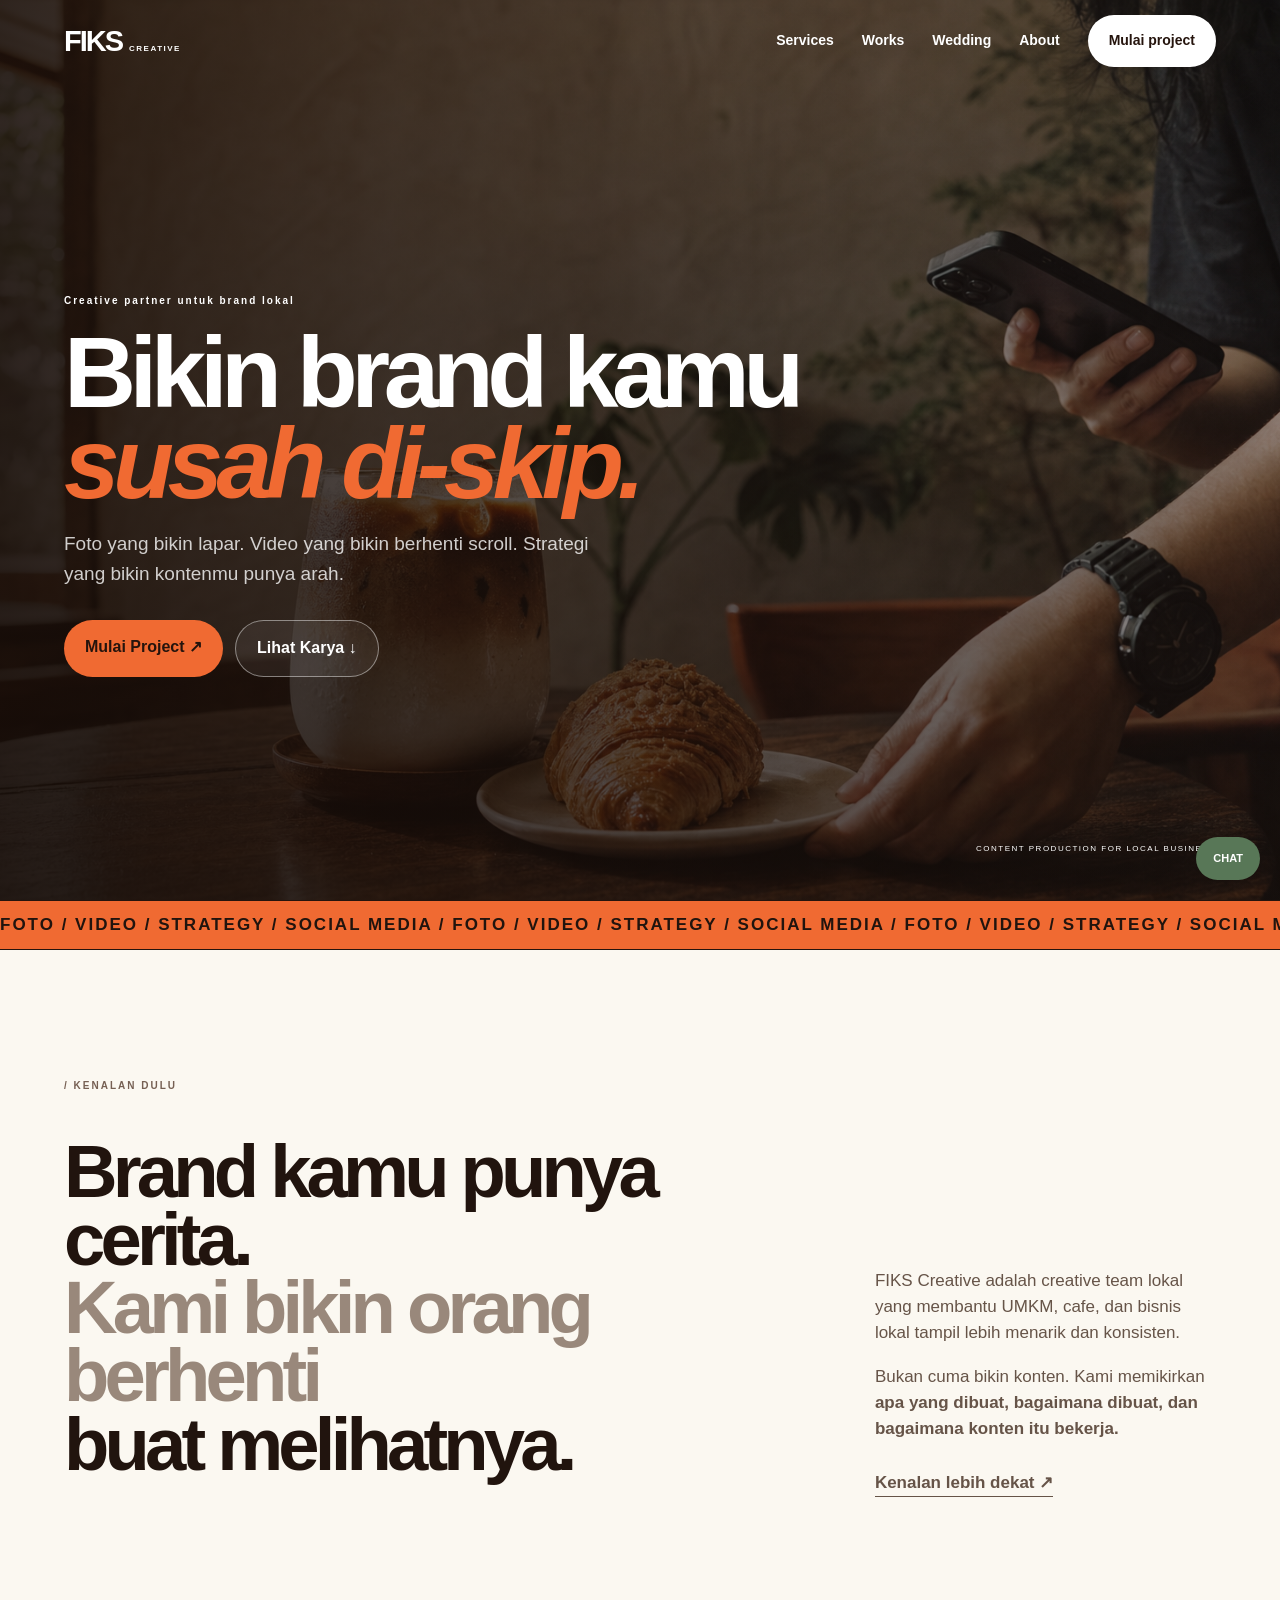
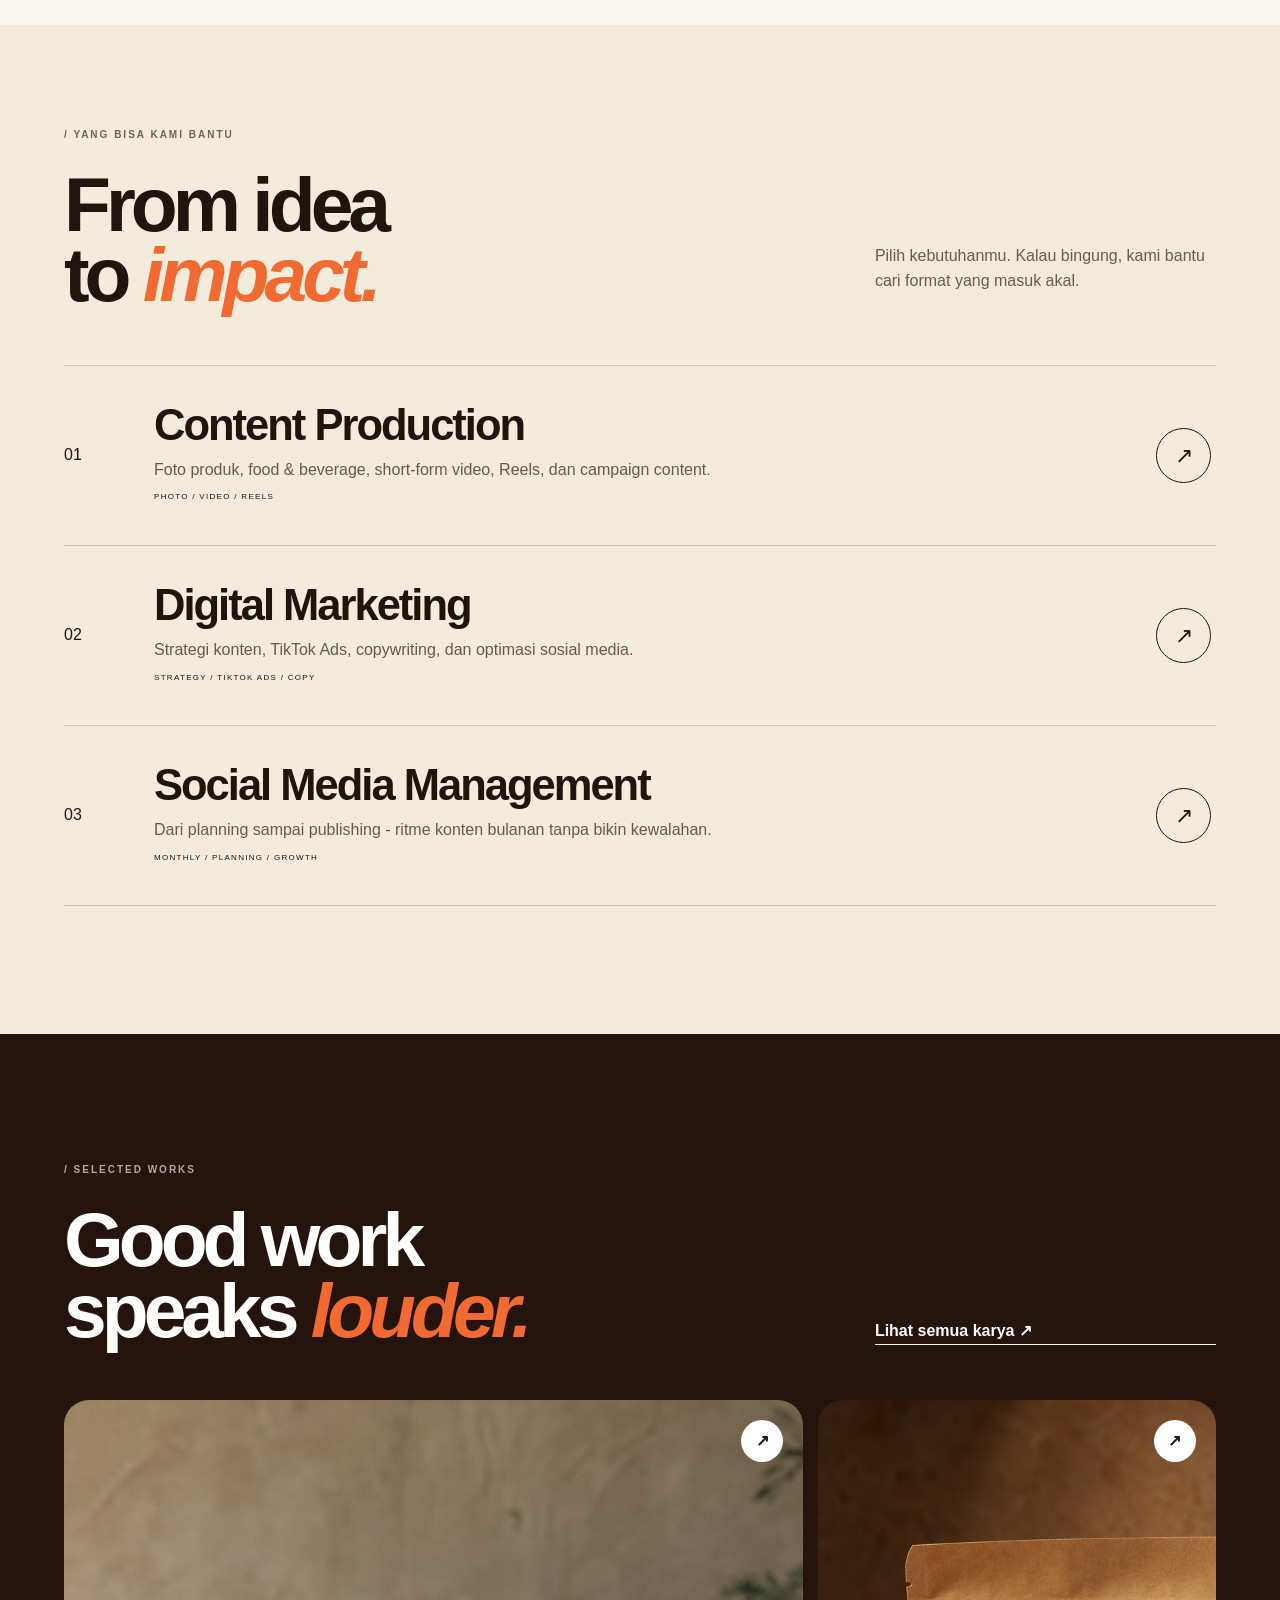
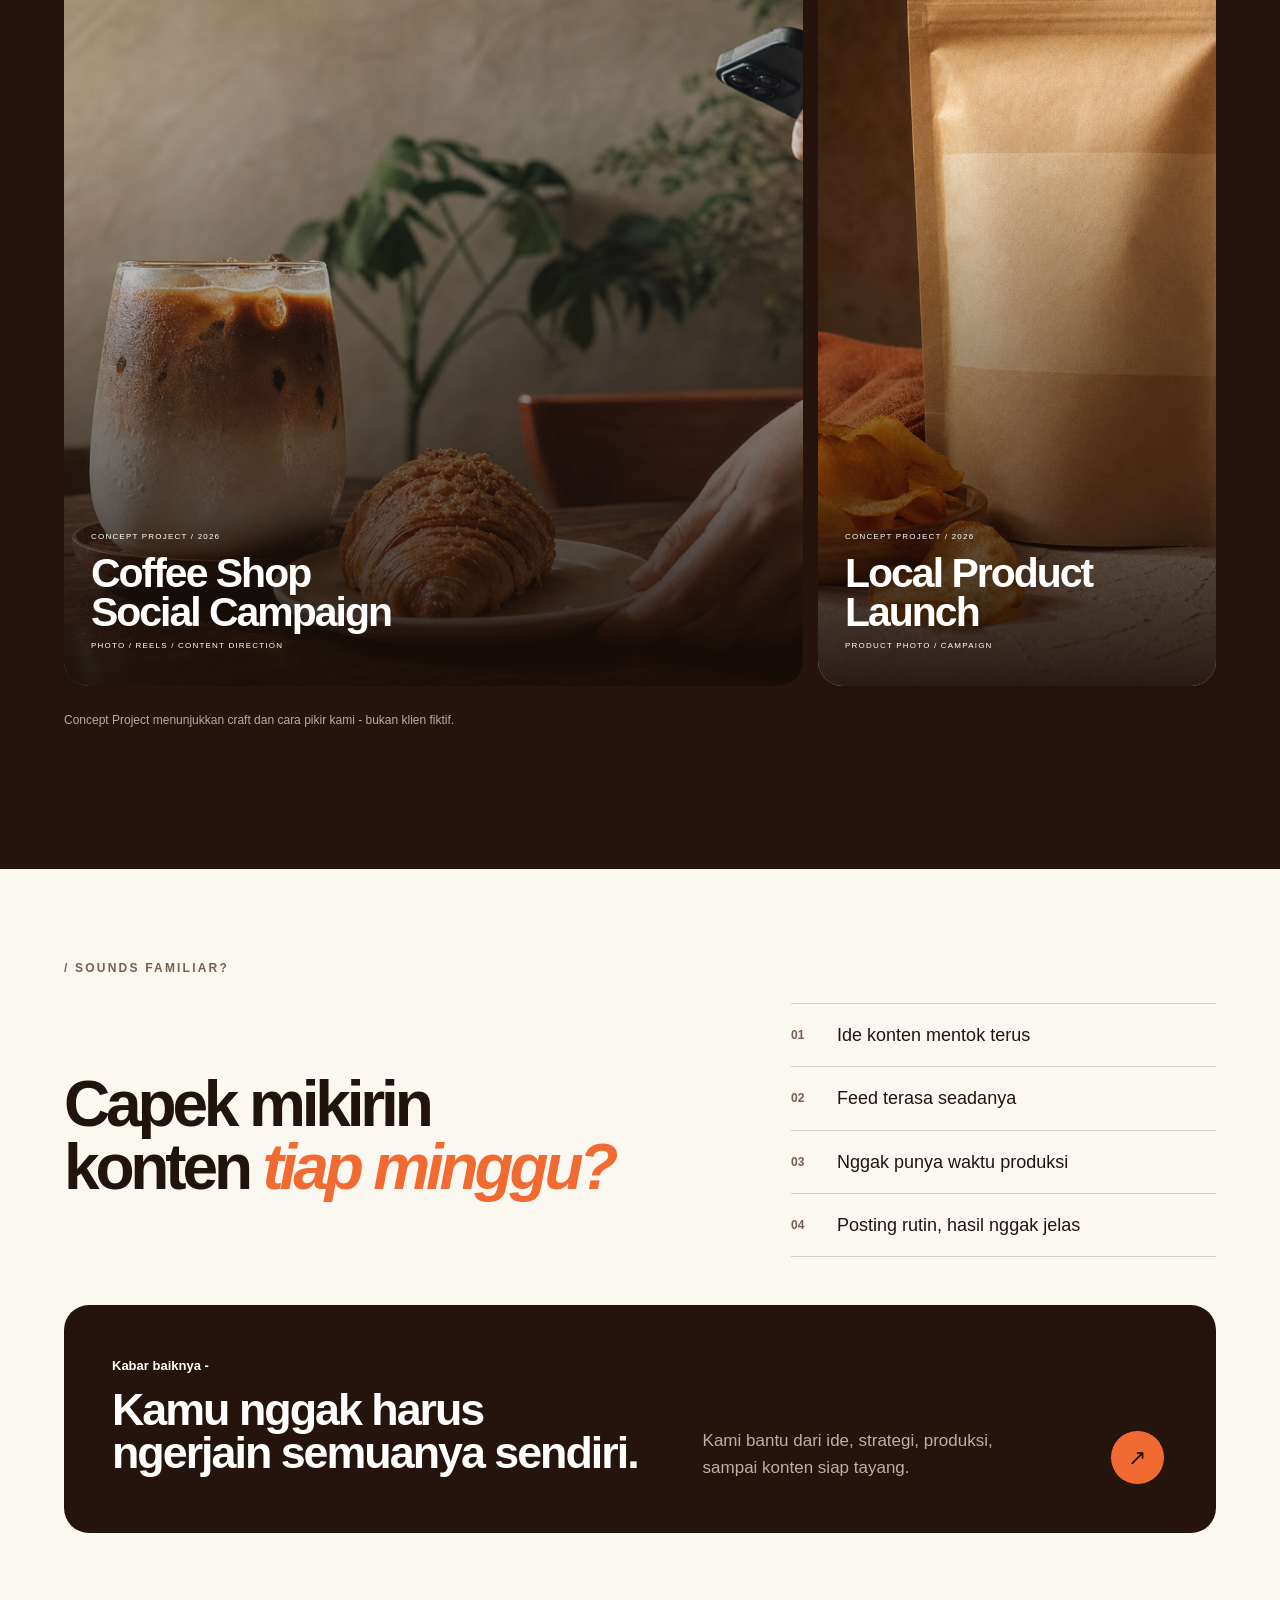
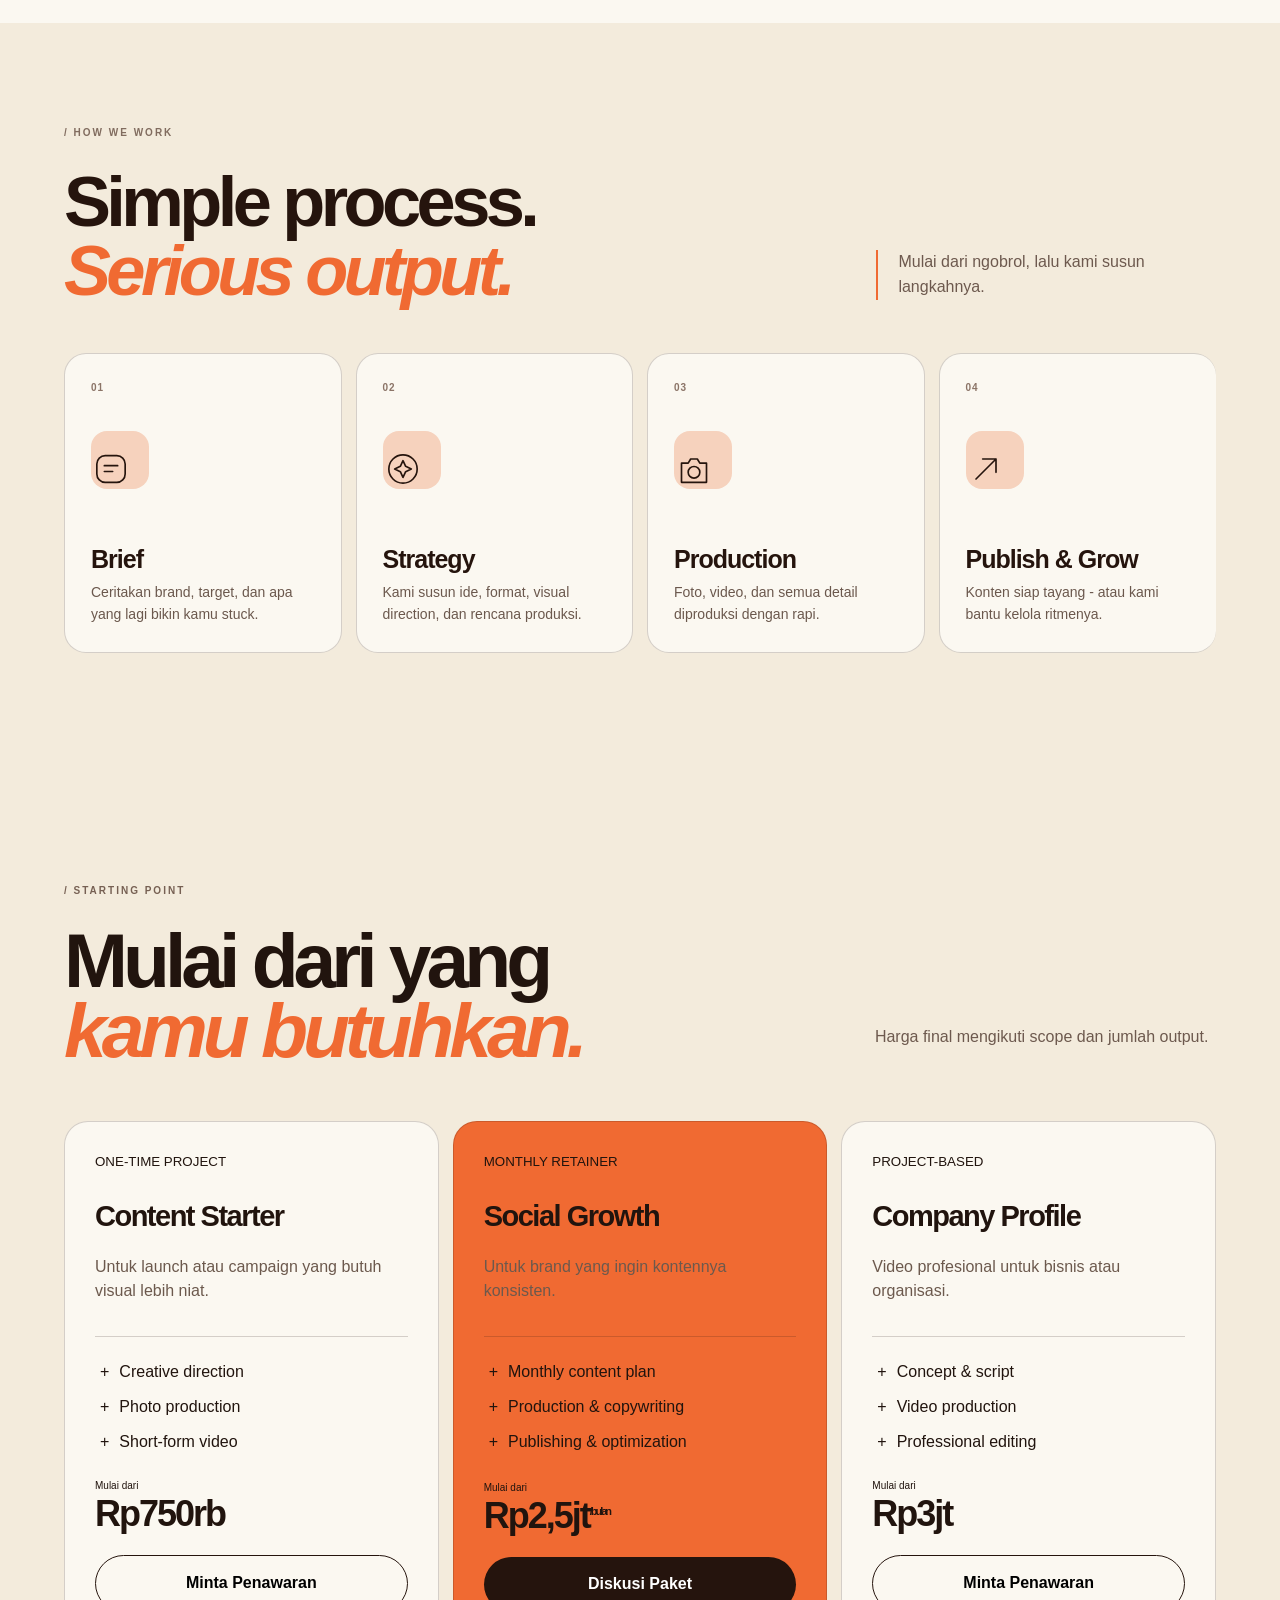
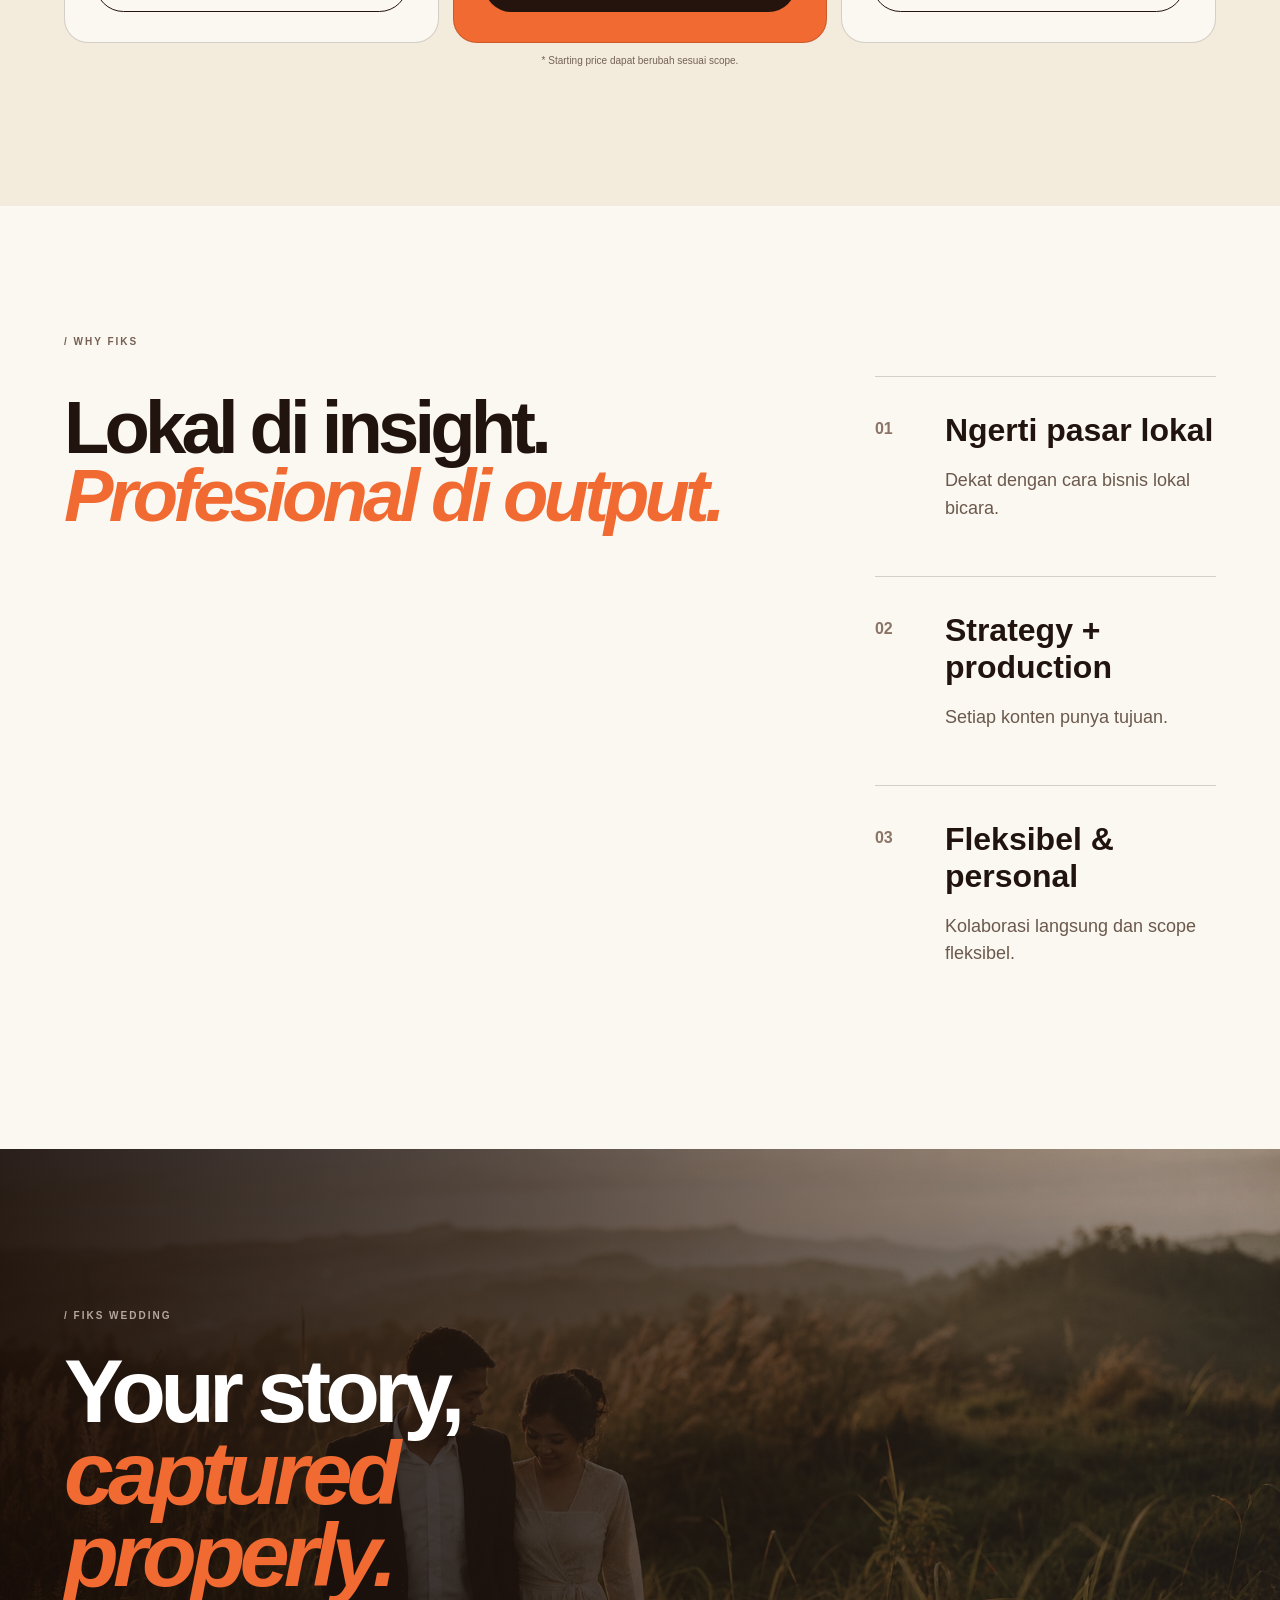
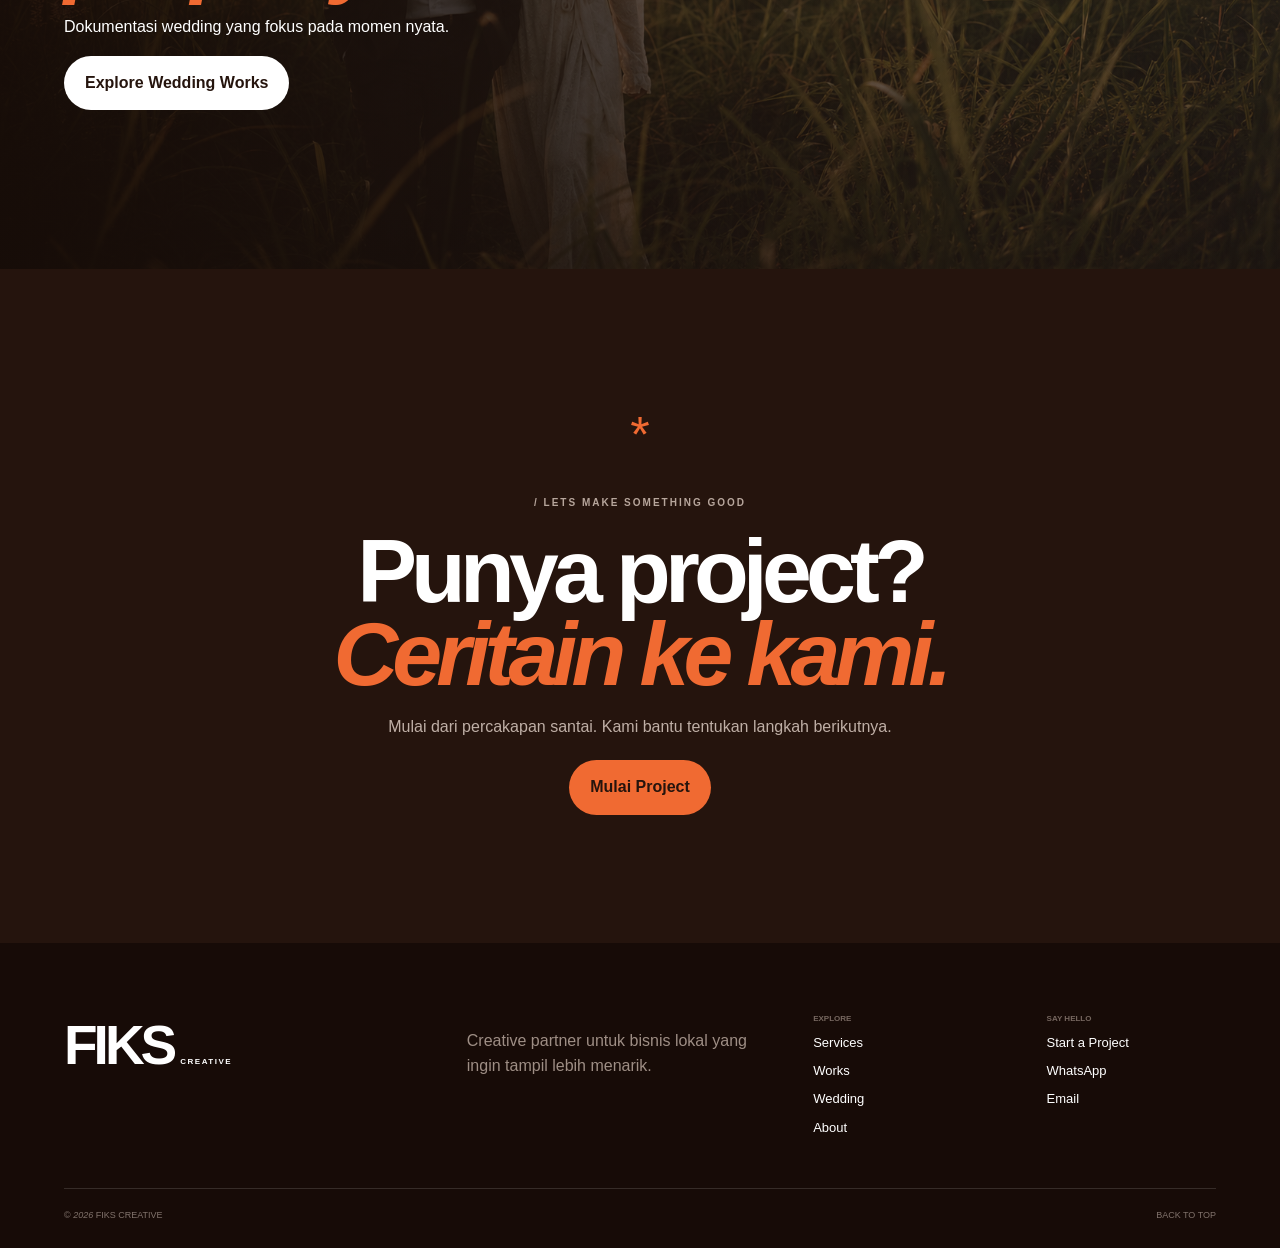
==== commit d53edda1: "Revert "feat: replace site with Krifiks landing page" This reverts commit dbfe5629f58abe4bfcdfe08ff7" ====
--- a/index.html
+++ b/index.html
@@ -1,96 +1,34 @@
 <!doctype html>
-<html lang="id">
+<html lang='id'>
 <head>
-  <meta charset="UTF-8">
-  <meta name="viewport" content="width=device-width, initial-scale=1">
-  <meta name="description" content="KRIFIKS, keripik lokal premium khas Tebing Tinggi dengan varian rasa gurih dan glaze kekinian.">
-  <meta name="theme-color" content="#c82f23">
-  <meta property="og:title" content="KRIFIKS — Bukan Keripik Biasa">
-  <meta property="og:description" content="Camilan lokal, rasa total. Temukan varian KRIFIKS favoritmu.">
-  <meta property="og:image" content="assets/Premium%20Krifiks%20Pack.jpg">
-  <title>KRIFIKS — Bukan Keripik Biasa</title>
-  <link rel="preconnect" href="https://fonts.googleapis.com">
-  <link rel="preconnect" href="https://fonts.gstatic.com" crossorigin>
-  <link href="https://fonts.googleapis.com/css2?family=DM+Sans:wght@400;500;600;700&family=Lilita+One&display=swap" rel="stylesheet">
-  <link rel="stylesheet" href="styles.css">
-</head>
-<body>
-  <a class="skip-link" href="#main-content">Lewati ke konten utama</a>
-  <header class="site-header" id="beranda">
-    <nav class="nav container" aria-label="Navigasi utama">
-      <a class="brand" href="#beranda" aria-label="KRIFIKS, kembali ke beranda"><b class="brand-mark" aria-hidden="true">K</b><span>KRIFIKS</span></a>
-      <button class="menu-toggle" type="button" aria-expanded="false" aria-controls="nav-menu" aria-label="Buka menu"><span></span><span></span><span></span></button>
-      <div class="nav-menu" id="nav-menu">
-        <a href="#produk">Produk</a><a href="#keunggulan">Keunggulan</a><a href="#cerita">Cerita kami</a><a href="#faq">FAQ</a>
-        <a class="button button-small" href="https://wa.me/6285275088405?text=Halo%20KRIFIKS%2C%20saya%20mau%20pesan." target="_blank" rel="noopener">Pesan sekarang</a>
-      </div>
-    </nav>
-  </header>
-  <main id="main-content">
-    <section class="hero">
-      <div class="hero-dots" aria-hidden="true"></div>
-      <div class="container hero-grid">
-        <div class="hero-copy reveal">
-          <p class="eyebrow"><span></span> Camilan lokal Tebing Tinggi</p>
-          <h1>Renyahnya lokal,<br><em>rasanya total.</em></h1>
-          <p class="hero-lead">Keripik pilihan dengan bumbu berani dan glaze kekinian. Dibuat untuk nemenin kerja, nongkrong, sampai jadi oleh-oleh.</p>
-          <div class="hero-actions">
-            <a class="button button-primary" href="#produk">Lihat semua rasa <span aria-hidden="true">↓</span></a>
-            <a class="text-link" href="https://www.instagram.com/krifiks.id" target="_blank" rel="noopener">@krifiks.id <span aria-hidden="true">↗</span></a>
-          </div>
-          <div class="hero-points" aria-label="Keunggulan singkat"><span><b>8+</b> pilihan rasa</span><span><b>100%</b> bahan lokal</span><span><b>0</b> pengawet</span></div>
-        </div>
-        <div class="hero-visual reveal">
-          <div class="sunburst" aria-hidden="true"></div>
-          <div class="hero-card"><img src="assets/Premium Krifiks Pack.jpg" alt="Kemasan premium KRIFIKS" width="1024" height="1024" fetchpriority="high"></div>
-          <span class="sticker sticker-top">LOKAL<br>PRIDE!</span><span class="sticker sticker-bottom">#BukanKeripikBiasa</span>
-        </div>
-      </div>
-      <div class="marquee" aria-label="Slogan KRIFIKS"><div><span>RENYAH POLL</span><i>✦</i><span>RASA KEKINIAN</span><i>✦</i><span>BAHAN LOKAL</span><i>✦</i><span aria-hidden="true">RENYAH POLL</span><i aria-hidden="true">✦</i><span aria-hidden="true">RASA KEKINIAN</span><i aria-hidden="true">✦</i><span aria-hidden="true">BAHAN LOKAL</span><i aria-hidden="true">✦</i></div></div>
-    </section>
-    <section class="section products" id="produk">
-      <div class="container">
-        <div class="section-heading reveal"><div><p class="eyebrow dark"><span></span> Temukan favoritmu</p><h2>Satu gigitan,<br>banyak cerita.</h2></div><p>Dari gurih klasik sampai manis creamy, semuanya punya karakter. Klik foto untuk melihat lebih dekat.</p></div>
-        <div class="product-grid">
-          <article class="product-card reveal"><button class="image-button" type="button" data-lightbox="assets/balado.jpg" data-title="Singkong Balado"><img src="assets/balado.jpg" alt="Keripik singkong rasa balado KRIFIKS" width="2048" height="2048" loading="lazy"><span class="zoom-label">Lihat foto <b>↗</b></span></button><div class="product-info"><div><span class="tag">Best seller</span><h3>Singkong Balado</h3></div><span class="heat" aria-label="Pedas tingkat tiga">● ● ●</span></div></article>
-          <article class="product-card reveal"><button class="image-button" type="button" data-lightbox="assets/jagung_bakar.jpg" data-title="Singkong Jagung Bakar"><img src="assets/jagung_bakar.jpg" alt="Keripik singkong rasa jagung bakar KRIFIKS" width="2048" height="2048" loading="lazy"><span class="zoom-label">Lihat foto <b>↗</b></span></button><div class="product-info"><div><span class="tag">Smoky</span><h3>Jagung Bakar</h3></div></div></article>
-          <article class="product-card reveal"><button class="image-button" type="button" data-lightbox="assets/tiramisu.jpg" data-title="Glaze Tiramisu"><img src="assets/tiramisu.jpg" alt="Keripik dengan glaze tiramisu KRIFIKS" width="2048" height="2048" loading="lazy"><span class="zoom-label">Lihat foto <b>↗</b></span></button><div class="product-info"><div><span class="tag">Creamy</span><h3>Glaze Tiramisu</h3></div></div></article>
-          <article class="product-card reveal"><button class="image-button" type="button" data-lightbox="assets/matcha.jpg" data-title="Glaze Matcha"><img src="assets/matcha.jpg" alt="Keripik dengan glaze matcha KRIFIKS" width="2048" height="2048" loading="lazy"><span class="zoom-label">Lihat foto <b>↗</b></span></button><div class="product-info"><div><span class="tag">Earthy</span><h3>Glaze Matcha</h3></div></div></article>
-          <article class="product-card reveal"><button class="image-button" type="button" data-lightbox="assets/coklat.jpg" data-title="Glaze Coklat"><img src="assets/coklat.jpg" alt="Keripik dengan glaze coklat KRIFIKS" width="2048" height="2048" loading="lazy"><span class="zoom-label">Lihat foto <b>↗</b></span></button><div class="product-info"><div><span class="tag">Sweet</span><h3>Glaze Coklat</h3></div></div></article>
-          <article class="product-card reveal"><button class="image-button" type="button" data-lightbox="assets/pisang.jpg" data-title="Keripik Pisang"><img src="assets/pisang.jpg" alt="Keripik pisang KRIFIKS" width="2048" height="2048" loading="lazy"><span class="zoom-label">Lihat foto <b>↗</b></span></button><div class="product-info"><div><span class="tag">Klasik</span><h3>Keripik Pisang</h3></div></div></article>
-        </div>
-        <div class="center-action reveal"><a class="button button-dark" href="https://wa.me/6285275088405?text=Halo%20KRIFIKS%2C%20boleh%20minta%20katalog%20dan%20daftar%20harganya%3F" target="_blank" rel="noopener">Minta katalog &amp; harga <span aria-hidden="true">↗</span></a></div>
-      </div>
-    </section>
-    <section class="section benefits" id="keunggulan"><div class="container">
-      <div class="benefit-intro reveal"><p class="eyebrow"><span></span> Kenapa KRIFIKS?</p><h2>Beda dari<br>bungkus pertama.</h2><p>Kami serius soal rasa, bahan, dan pengalaman ngemil yang nggak ngebosenin.</p></div>
-      <div class="benefit-list">
-        <article class="benefit-card reveal"><span>01</span><div class="benefit-icon" aria-hidden="true">⌖</div><h3>Bahan lokal terpilih</h3><p>Bersumber dari petani lokal Tebing Tinggi dan dipilih untuk hasil terbaik.</p></article>
-        <article class="benefit-card reveal"><span>02</span><div class="benefit-icon" aria-hidden="true">✦</div><h3>Rasa yang berani</h3><p>Bumbu melimpah dan varian glaze unik yang bikin susah berhenti.</p></article>
-        <article class="benefit-card reveal"><span>03</span><div class="benefit-icon" aria-hidden="true">✓</div><h3>Renyah &amp; higienis</h3><p>Diproses dengan cermat, tanpa pengawet, lalu dikemas rapat agar tetap renyah.</p></article>
-      </div>
-    </div></section>
-    <section class="section story" id="cerita"><div class="container story-grid">
-      <div class="story-collage reveal"><img class="story-main" src="assets/sukun.jpg" alt="Keripik sukun KRIFIKS" width="2048" height="2048" loading="lazy"><img class="story-small" src="assets/balado_manis.jpg" alt="Keripik balado manis KRIFIKS" width="2048" height="2048" loading="lazy"><span>Dari<br><b>Tebing Tinggi</b></span></div>
-      <div class="story-copy reveal"><p class="eyebrow dark"><span></span> Cerita di balik rasa</p><h2>Lokal itu<br>punya banyak rasa.</h2><p>KRIFIKS lahir dari keinginan sederhana: membawa bahan pangan lokal naik kelas tanpa kehilangan rasa akrabnya.</p><p>Kami memadukan keripik yang familiar dengan rasa-rasa baru—supaya produk lokal bukan cuma jadi pilihan, tapi jadi kebanggaan.</p><blockquote>“Bukan sekadar ngemil. Ini cara asik menikmati hasil bumi lokal.”</blockquote></div>
-    </div></section>
-    <section class="section faq" id="faq"><div class="container faq-grid">
-      <div class="faq-title reveal"><p class="eyebrow dark"><span></span> Kamu tanya, kami jawab</p><h2>Yang sering<br>ditanyain.</h2><p>Belum ketemu jawabannya? Langsung chat kami lewat WhatsApp.</p></div>
-      <div class="accordion reveal">
-        <details name="faq"><summary>Apakah produk KRIFIKS halal?<span>+</span></summary><p>Semua bahan yang kami gunakan halal dan diproses secara higienis tanpa bahan non-halal.</p></details>
-        <details name="faq"><summary>Berapa lama keripik bisa tahan?<span>+</span></summary><p>Dalam kemasan yang belum dibuka, produk dapat bertahan sekitar 3–4 bulan. Setelah dibuka, tutup ziplock rapat dan habiskan dalam satu minggu untuk kerenyahan terbaik.</p></details>
-        <details name="faq"><summary>Bisa dikirim ke luar kota?<span>+</span></summary><p>Bisa. Kami melayani pengiriman ke seluruh Indonesia dengan kemasan pelindung agar produk sampai dengan aman.</p></details>
-        <details name="faq"><summary>Bisa pesan untuk hampers atau acara?<span>+</span></summary><p>Bisa banget. Hubungi kami untuk pilihan paket, jumlah pesanan, dan waktu pengerjaan yang sesuai kebutuhanmu.</p></details>
-      </div>
-    </div></section>
-    <section class="cta"><div class="cta-dots" aria-hidden="true"></div><div class="container cta-inner reveal"><p class="eyebrow"><span></span> Siap cobain?</p><h2>Stok camilanmu<br><em>jangan sampai kosong.</em></h2><p>Pilih rasa favorit, chat kami, lalu tunggu renyahnya sampai di depan pintu.</p><a class="button button-light" href="https://wa.me/6285275088405?text=Halo%20KRIFIKS%2C%20saya%20mau%20pesan.%20Boleh%20dibantu%3F" target="_blank" rel="noopener">Chat WhatsApp <span aria-hidden="true">↗</span></a></div></section>
-  </main>
-  <footer class="footer">
-    <div class="container footer-grid"><div><a class="brand footer-brand" href="#beranda"><b class="brand-mark" aria-hidden="true">K</b><span>KRIFIKS</span></a><p>Bukan keripik biasa.</p></div><div><p class="footer-label">Jelajahi</p><a href="#produk">Produk</a><a href="#keunggulan">Keunggulan</a><a href="#cerita">Cerita kami</a></div><div><p class="footer-label">Temukan kami</p><a href="https://www.instagram.com/krifiks.id" target="_blank" rel="noopener">Instagram ↗</a><a href="https://wa.me/6285275088405" target="_blank" rel="noopener">WhatsApp ↗</a><span>Tebing Tinggi, Sumatera Utara</span></div></div>
-    <div class="container footer-bottom"><span>© <span id="year"></span> KRIFIKS</span><span>Dibuat dengan rasa lokal.</span></div>
-  </footer>
-  <a class="whatsapp-float" href="https://wa.me/6285275088405?text=Halo%20KRIFIKS%2C%20saya%20mau%20tanya." target="_blank" rel="noopener" aria-label="Chat KRIFIKS di WhatsApp"><svg viewBox="0 0 24 24" aria-hidden="true"><path d="M20.5 3.5A11.8 11.8 0 0 0 12.1 0C5.6 0 .3 5.3.3 11.8c0 2.1.6 4.1 1.6 5.9L.2 24l6.5-1.7a11.8 11.8 0 0 0 5.4 1.4h.1c6.5 0 11.8-5.3 11.8-11.8 0-3.2-1.2-6.2-3.5-8.4Zm-8.4 18.2c-1.7 0-3.4-.5-4.9-1.3l-.4-.2-3.8 1 1-3.7-.2-.4a9.8 9.8 0 0 1-1.5-5.2A9.8 9.8 0 0 1 12.1 2c2.6 0 5.1 1 6.9 2.9a9.7 9.7 0 0 1 2.9 6.9 9.8 9.8 0 0 1-9.8 9.9Zm5.4-7.3c-.3-.2-1.8-.9-2.1-1-.3-.1-.5-.2-.7.2l-.9 1.1c-.2.2-.3.2-.6.1a7.9 7.9 0 0 1-3.9-3.4c-.3-.5.3-.5.8-1.6.1-.2 0-.4 0-.6l-1-2.4c-.3-.6-.5-.5-.7-.5H7.2c-.2 0-.6.1-.9.4-.3.4-1.2 1.2-1.2 2.9s1.2 3.3 1.4 3.5c.1.2 2.4 3.7 5.9 5.2 2.2.9 3.1 1 4.2.8 1.3-.2 1.8-.9 2.1-1.7.3-.8.3-1.4.2-1.6-.2-.2-.4-.3-.7-.4Z"/></svg></a>
-  <dialog class="lightbox" id="lightbox" aria-labelledby="lightbox-title"><button class="lightbox-close" type="button" aria-label="Tutup foto">×</button><img id="lightbox-image" src="assets/balado.jpg" alt=""><p id="lightbox-title"></p></dialog>
-  <script src="script.js"></script>
-</body>
-</html>
+<meta charset='UTF-8'><meta name='viewport' content='width=device-width,initial-scale=1'>
+<meta name='description' content='FIKS Creative membantu bisnis lokal lewat foto, video, dan strategi media sosial.'>
+<title>FIKS Creative - Content & Digital Agency</title><link rel='stylesheet' href='styles.css'>
+</head><body>
+<header class='header' data-header><a class='brand' href='index.html'>FIKS<small>CREATIVE</small></a><button class='menu'>MENU</button><nav><a href='services.html'>Services</a><a href='works.html'>Works</a><a href='wedding.html'>Wedding</a><a href='about.html'>About</a><button class='btn light' data-open>Mulai project</button></nav></header>
+<main id='main'>
+<section class='hero dark'><div class='hero-img'></div><div class='shade'></div><div class='hero-copy reveal'><p class='kicker'>Creative partner untuk brand lokal</p><h1>Bikin brand kamu<br><em>susah di-skip.</em></h1><p>Foto yang bikin lapar. Video yang bikin berhenti scroll. Strategi yang bikin kontenmu punya arah.</p><div class='actions'><button class='btn orange' data-open>Mulai Project &nearr;</button><a class='btn glass' href='#works'>Lihat Karya &darr;</a></div></div><span class='hero-tag'>CONTENT PRODUCTION FOR LOCAL BUSINESS</span></section>
+<div class='marquee' aria-hidden='true'><div class='marquee-track'><span>FOTO / VIDEO / STRATEGY / SOCIAL MEDIA / FOTO / VIDEO / STRATEGY / SOCIAL MEDIA / FOTO / VIDEO / STRATEGY / SOCIAL MEDIA / FOTO / VIDEO / STRATEGY / SOCIAL MEDIA /&nbsp;</span><span>FOTO / VIDEO / STRATEGY / SOCIAL MEDIA / FOTO / VIDEO / STRATEGY / SOCIAL MEDIA / FOTO / VIDEO / STRATEGY / SOCIAL MEDIA / FOTO / VIDEO / STRATEGY / SOCIAL MEDIA /&nbsp;</span></div></div>
+<section class='pad intro'><p class='label'>/ KENALAN DULU</p><div class='split'><h2 class='display reveal'>Brand kamu punya cerita.<br><span>Kami bikin orang berhenti</span><br>buat melihatnya.</h2><div class='copy reveal'><p>FIKS Creative adalah creative team lokal yang membantu UMKM, cafe, dan bisnis lokal tampil lebih menarik dan konsisten.</p><p>Bukan cuma bikin konten. Kami memikirkan <strong>apa yang dibuat, bagaimana dibuat, dan bagaimana konten itu bekerja.</strong></p><a class='link' href='about.html'>Kenalan lebih dekat &nearr;</a></div></div></section>
+<section class='pad cream services-section'><div class='section-title'><div><p class='label'>/ YANG BISA KAMI BANTU</p><h2>From idea<br>to <em>impact.</em></h2></div><p>Pilih kebutuhanmu. Kalau bingung, kami bantu cari format yang masuk akal.</p></div><div class='service-list'>
+<article class='service reveal'><span>01</span><div><h3>Content Production</h3><p>Foto produk, food & beverage, short-form video, Reels, dan campaign content.</p><small>PHOTO / VIDEO / REELS</small></div><a href='services.html#content'>&nearr;</a></article>
+<article class='service reveal'><span>02</span><div><h3>Digital Marketing</h3><p>Strategi konten, TikTok Ads, copywriting, dan optimasi sosial media.</p><small>STRATEGY / TIKTOK ADS / COPY</small></div><a href='services.html#digital'>&nearr;</a></article>
+<article class='service reveal'><span>03</span><div><h3>Social Media Management</h3><p>Dari planning sampai publishing - ritme konten bulanan tanpa bikin kewalahan.</p><small>MONTHLY / PLANNING / GROWTH</small></div><a href='services.html#social'>&nearr;</a></article></div></section>
+<section id='works' class='pad dark'><div class='section-title'><div><p class='label'>/ SELECTED WORKS</p><h2>Good work<br>speaks <em>louder.</em></h2></div><a class='link' href='works.html'>Lihat semua karya &nearr;</a></div><div class='work-grid'>
+<a class='work wide reveal' href='works.html#coffee'><img src='assets/fiks-hero-concept.png' alt='Concept project konten coffee shop'><div><small>CONCEPT PROJECT / 2026</small><h3>Coffee Shop<br>Social Campaign</h3><p>PHOTO / REELS / CONTENT DIRECTION</p></div><b>&nearr;</b></a>
+<a class='work tall reveal' href='works.html#product'><img src='assets/concept-product.png' alt='Concept project fotografi produk'><div><small>CONCEPT PROJECT / 2026</small><h3>Local Product<br>Launch</h3><p>PRODUCT PHOTO / CAMPAIGN</p></div><b>&nearr;</b></a></div><p class='note'>Concept Project menunjukkan craft dan cara pikir kami - bukan klien fiktif.</p></section>
+<section class='pad problem-section'><p class='label'>/ SOUNDS FAMILIAR?</p><div class='problem'><h2 class='display reveal'>Capek mikirin<br>konten <em>tiap minggu?</em></h2><div class='list reveal'><p><span>01</span>Ide konten mentok terus</p><p><span>02</span>Feed terasa seadanya</p><p><span>03</span>Nggak punya waktu produksi</p><p><span>04</span>Posting rutin, hasil nggak jelas</p></div></div><div class='solution reveal'><div><small>Kabar baiknya -</small><h3>Kamu nggak harus<br>ngerjain semuanya sendiri.</h3></div><p>Kami bantu dari ide, strategi, produksi, sampai konten siap tayang.</p><button data-open>&nearr;</button></div></section>
+<section class='pad orange-bg process-section'><div class='section-title'><div><p class='label'>/ HOW WE WORK</p><h2>Simple process.<br><em>Serious output.</em></h2></div><p>Mulai dari ngobrol, lalu kami susun langkahnya.</p></div><ol class='process'>
+<li><b>01</b><i class='process-icon'><svg viewBox='0 0 48 48' aria-hidden='true'><rect x='7' y='8' width='34' height='32' rx='10'/><path d='M16 20h16M16 27h10'/></svg></i><h3>Brief</h3><p>Ceritakan brand, target, dan apa yang lagi bikin kamu stuck.</p></li>
+<li><b>02</b><i class='process-icon'><svg viewBox='0 0 48 48' aria-hidden='true'><circle cx='24' cy='24' r='17'/><path d='m24 14 3.2 6.8L34 24l-6.8 3.2L24 34l-3.2-6.8L14 24l6.8-3.2Z'/></svg></i><h3>Strategy</h3><p>Kami susun ide, format, visual direction, dan rencana produksi.</p></li>
+<li><b>03</b><i class='process-icon'><svg viewBox='0 0 48 48' aria-hidden='true'><path d='M9 17h8l3-5h8l3 5h8v23H9Z'/><circle cx='24' cy='28' r='7'/></svg></i><h3>Production</h3><p>Foto, video, dan semua detail diproduksi dengan rapi.</p></li>
+<li><b>04</b><i class='process-icon'><svg viewBox='0 0 48 48' aria-hidden='true'><path d='M12 36 36 12M20 12h16v16'/></svg></i><h3>Publish & Grow</h3><p>Konten siap tayang - atau kami bantu kelola ritmenya.</p></li>
+</ol></section>
+<section class='pad cream'><div class='section-title'><div><p class='label'>/ STARTING POINT</p><h2>Mulai dari yang<br><em>kamu butuhkan.</em></h2></div><p>Harga final mengikuti scope dan jumlah output.</p></div><div class='packages'><article><small>ONE-TIME PROJECT</small><h3>Content Starter</h3><p>Untuk launch atau campaign yang butuh visual lebih niat.</p><ul><li>Creative direction</li><li>Photo production</li><li>Short-form video</li></ul><span>Mulai dari</span><strong>Rp750rb</strong><button class='btn outline' data-open data-service='Content Production'>Minta Penawaran</button></article><article class='featured'><small>MONTHLY RETAINER</small><h3>Social Growth</h3><p>Untuk brand yang ingin kontennya konsisten.</p><ul><li>Monthly content plan</li><li>Production & copywriting</li><li>Publishing & optimization</li></ul><span>Mulai dari</span><strong>Rp2,5jt<sup>/bulan</sup></strong><button class='btn dark-btn' data-open data-service='Social Media Management'>Diskusi Paket</button></article><article><small>PROJECT-BASED</small><h3>Company Profile</h3><p>Video profesional untuk bisnis atau organisasi.</p><ul><li>Concept & script</li><li>Video production</li><li>Professional editing</li></ul><span>Mulai dari</span><strong>Rp3jt</strong><button class='btn outline' data-open data-service='Video Company Profile'>Minta Penawaran</button></article></div><p class='price-note'>* Starting price dapat berubah sesuai scope.</p></section>
+<section class='pad'><p class='label'>/ WHY FIKS</p><div class='why'><h2 class='display'>Lokal di insight.<br><em>Profesional di output.</em></h2><div class='why-list'><article><b>01</b><div><h3>Ngerti pasar lokal</h3><p>Dekat dengan cara bisnis lokal bicara.</p></div></article><article><b>02</b><div><h3>Strategy + production</h3><p>Setiap konten punya tujuan.</p></div></article><article><b>03</b><div><h3>Fleksibel & personal</h3><p>Kolaborasi langsung dan scope fleksibel.</p></div></article></div></div></section>
+<section class='wedding dark'><img src='assets/concept-wedding.png' alt='Wedding concept project'><div class='shade'></div><div><p class='label'>/ FIKS WEDDING</p><h2>Your story,<br><em>captured properly.</em></h2><p>Dokumentasi wedding yang fokus pada momen nyata.</p><a class='btn light' href='wedding.html'>Explore Wedding Works</a></div></section>
+<section class='pad final dark'><span>*</span><p class='label'>/ LETS MAKE SOMETHING GOOD</p><h2>Punya project?<br><em>Ceritain ke kami.</em></h2><p>Mulai dari percakapan santai. Kami bantu tentukan langkah berikutnya.</p><button class='btn orange' data-open>Mulai Project</button></section>
+</main>
+<footer><div class='foot-main'><a class='foot-brand' href='index.html'>FIKS<small>CREATIVE</small></a><p>Creative partner untuk bisnis lokal yang ingin tampil lebih menarik.</p><div><b>EXPLORE</b><a href='services.html'>Services</a><a href='works.html'>Works</a><a href='wedding.html'>Wedding</a><a href='about.html'>About</a></div><div><b>SAY HELLO</b><button data-open>Start a Project</button><a data-wa>WhatsApp</a><a href='mailto:hello@fikscreative.id'>Email</a></div></div><div class='foot-bottom'><span>&copy; <i data-year></i> FIKS CREATIVE</span><a href='#main'>BACK TO TOP</a></div></footer><a class='float' data-wa>CHAT</a>
+<div class='modal' id='modal' aria-hidden='true'><div class='backdrop' data-close></div><div class='panel'><button class='x' data-close>&times;</button><p class='label'>/ START A PROJECT</p><h2>Ceritain project kamu.</h2><p>Isi sebentar. Setelah tersimpan, kami siapkan pesan WhatsApp-nya.</p><form id='inquiry' novalidate><div class='form-grid'><label>Nama *<input name='name' required></label><label>Bisnis / brand *<input name='business' required></label><label>WhatsApp *<input name='whatsapp' required></label><label>Lokasi *<input name='location' required></label><label>Layanan *<select name='service' required><option value=''>Pilih layanan</option><option>Content Production</option><option>Digital Marketing</option><option>Social Media Management</option><option>Video Company Profile</option><option>Wedding Documentation</option></select></label><label>Budget *<select name='budget' required><option value=''>Pilih kisaran</option><option>Di bawah Rp1 juta</option><option>Rp1-2 juta</option><option>Rp2-5 juta</option><option>Di atas Rp5 juta</option></select></label><label class='full'>Target tanggal<input name='deadline' type='date'></label><label class='full'>Deskripsi *<textarea name='description' required rows='4'></textarea></label></div><label class='consent'><input type='checkbox' required> Saya setuju data disimpan di perangkat ini.</label><p class='error'></p><button class='btn dark-btn full' type='submit'>Simpan & Lanjut ke WhatsApp</button></form><div class='success' hidden><h3>Inquiry tersimpan.</h3><p>WhatsApp akan terbuka dengan pesan siap kirim.</p></div></div></div>
+<script src='script.js'></script></body></html>
--- a/styles.css
+++ b/styles.css
@@ -1,19 +1,45 @@
-:root{--red:#c93327;--red-dark:#9d211a;--yellow:#ffc928;--cream:#fff8e8;--ink:#211d1a;--muted:#6f6861;--line:rgba(33,29,26,.14);--display:"Lilita One",Impact,sans-serif;--body:"DM Sans",Arial,sans-serif;--radius:24px}
-*{box-sizing:border-box}html{scroll-behavior:smooth}body{margin:0;color:var(--ink);background:var(--cream);font-family:var(--body);overflow-x:hidden}body.menu-open,body.modal-open{overflow:hidden}img{display:block;max-width:100%}a{color:inherit;text-decoration:none}button{color:inherit;font:inherit}.container{width:min(1180px,calc(100% - 40px));margin-inline:auto}.section{padding:120px 0}.skip-link{position:fixed;left:16px;top:-80px;z-index:999;padding:12px 18px;background:var(--ink);color:#fff;border-radius:8px}.skip-link:focus{top:16px}
-.site-header{position:sticky;top:0;z-index:50;background:rgba(255,248,232,.9);border-bottom:1px solid transparent;backdrop-filter:blur(14px);transition:.25s}.site-header.scrolled{border-color:var(--line);box-shadow:0 8px 30px rgba(39,27,21,.08)}.nav{min-height:78px;display:flex;align-items:center;justify-content:space-between}.brand{display:inline-flex;align-items:center;gap:8px;font:26px/1 var(--display);letter-spacing:.04em;color:var(--red)}.brand img{width:48px;height:48px;object-fit:contain}.nav-menu{display:flex;align-items:center;gap:32px;font-size:14px;font-weight:700}.nav-menu>a:not(.button){position:relative;padding:28px 0}.nav-menu>a:not(.button)::after{content:"";position:absolute;left:0;bottom:20px;width:100%;height:2px;background:var(--red);transform:scaleX(0);transform-origin:right;transition:transform .25s}.nav-menu>a:hover::after{transform:scaleX(1);transform-origin:left}.menu-toggle{display:none;width:44px;height:44px;padding:10px;border:0;background:transparent;cursor:pointer}.menu-toggle span{display:block;width:100%;height:2px;margin:6px 0;background:currentColor;transition:.25s}
-.button{display:inline-flex;align-items:center;justify-content:center;gap:12px;border-radius:999px;padding:16px 24px;border:2px solid transparent;font-weight:800;transition:transform .2s,box-shadow .2s,background .2s}.button:hover{transform:translateY(-3px);box-shadow:0 12px 25px rgba(39,27,21,.16)}.button-small{padding:11px 19px;background:var(--red);color:#fff}.button-primary{background:var(--yellow);color:var(--ink)}.button-dark{background:var(--ink);color:#fff}.button-light{background:#fff;color:var(--red)}
-.hero{position:relative;color:#fff;background:var(--red);overflow:hidden}.hero-grid{position:relative;z-index:2;min-height:680px;display:grid;grid-template-columns:1.03fr .97fr;align-items:center;gap:70px;padding-top:58px;padding-bottom:94px}.hero-dots,.cta-dots{position:absolute;inset:0;opacity:.18;background-image:radial-gradient(var(--yellow) 1.5px,transparent 1.5px);background-size:27px 27px;mask-image:linear-gradient(90deg,#000,transparent 55%)}.eyebrow{display:flex;align-items:center;gap:10px;margin:0 0 20px;color:#ffe9af;font-size:13px;font-weight:800;letter-spacing:.12em;text-transform:uppercase}.eyebrow span{width:28px;height:3px;background:var(--yellow);border-radius:2px}.eyebrow.dark{color:var(--red)}.eyebrow.dark span{background:var(--red)}h1,h2,h3,p{margin-top:0}h1,h2{font-family:var(--display);font-weight:400;letter-spacing:-.02em}h1{max-width:710px;margin-bottom:24px;font-size:clamp(58px,7.4vw,102px);line-height:.91}h1 em,.cta h2 em{color:var(--yellow);font-style:normal}.hero-lead{max-width:610px;margin-bottom:32px;color:#ffe9e5;font-size:18px;line-height:1.7}.hero-actions{display:flex;align-items:center;gap:28px}.text-link{padding:10px 0;border-bottom:1px solid rgba(255,255,255,.5);font-weight:700}.hero-points{display:flex;gap:40px;margin-top:45px;color:#f8d5d2;font-size:12px;text-transform:uppercase;letter-spacing:.06em}.hero-points span{display:grid}.hero-points b{color:#fff;font:30px/1 var(--display);letter-spacing:normal}.hero-visual{position:relative}.hero-card{position:relative;width:82%;margin:auto;padding:14px;background:#fff;border-radius:36px;box-shadow:22px 26px 0 var(--red-dark),0 24px 50px rgba(63,13,9,.28);transform:rotate(3deg)}.hero-card img{width:100%;aspect-ratio:1;object-fit:cover;border-radius:24px}.sunburst{position:absolute;width:690px;height:690px;left:50%;top:50%;background:repeating-conic-gradient(rgba(255,201,40,.38) 0deg 8deg,transparent 8deg 16deg);border-radius:50%;transform:translate(-50%,-50%)}.sticker{position:absolute;z-index:3;display:grid;place-items:center;background:var(--yellow);color:var(--ink);font-weight:900;box-shadow:6px 7px 0 var(--ink)}.sticker-top{width:105px;height:105px;right:-5px;top:-28px;border-radius:50%;text-align:center;transform:rotate(10deg)}.sticker-bottom{left:-28px;bottom:15px;padding:12px 19px;border-radius:6px;font-size:13px;transform:rotate(-7deg)}.marquee{position:absolute;z-index:4;left:-2%;bottom:-1px;width:104%;padding:14px 0;background:var(--yellow);color:var(--ink);overflow:hidden;transform:rotate(-1.2deg)}.marquee div{width:max-content;display:flex;gap:30px;align-items:center;animation:marquee 24s linear infinite;font:20px var(--display);letter-spacing:.06em}.marquee i{color:var(--red);font-style:normal}@keyframes marquee{to{transform:translateX(-50%)}}
-.products{background:var(--cream)}.section-heading{display:flex;align-items:end;justify-content:space-between;gap:70px;margin-bottom:55px}.section-heading h2,.benefit-intro h2,.story-copy h2,.faq-title h2{margin:0;font-size:clamp(46px,6vw,76px);line-height:.95}.section-heading>p{width:360px;margin-bottom:5px;color:var(--muted);line-height:1.7}.product-grid{display:grid;grid-template-columns:repeat(3,1fr);gap:28px}.product-card{min-width:0}.image-button{position:relative;width:100%;display:block;padding:0;overflow:hidden;border:0;border-radius:var(--radius);background:#ddd;cursor:zoom-in}.image-button img{width:100%;aspect-ratio:1;object-fit:cover;transition:transform .55s cubic-bezier(.2,.7,.2,1)}.image-button::after{content:"";position:absolute;inset:0;background:linear-gradient(transparent 55%,rgba(0,0,0,.45));opacity:0;transition:.3s}.image-button:hover img{transform:scale(1.06)}.image-button:hover::after,.image-button:hover .zoom-label{opacity:1}.zoom-label{position:absolute;z-index:2;left:18px;right:18px;bottom:16px;display:flex;justify-content:space-between;color:#fff;opacity:0;transition:.3s;font-weight:700}.product-info{display:flex;justify-content:space-between;gap:12px;padding:18px 4px 8px}.product-info h3{margin:4px 0 0;font:28px var(--display)}.tag{color:var(--red);font-size:11px;font-weight:800;letter-spacing:.1em;text-transform:uppercase}.heat{align-self:flex-end;padding-bottom:5px;color:var(--red);font-size:8px;letter-spacing:2px}.center-action{margin-top:52px;text-align:center}
-.benefits{position:relative;color:#fff;background:var(--ink)}.benefits .container{display:grid;grid-template-columns:.8fr 1.2fr;gap:90px;align-items:start}.benefit-intro{position:sticky;top:120px}.benefit-intro>p:last-child{max-width:390px;margin-top:28px;color:#bdb5ae;line-height:1.7}.benefit-list{display:grid;gap:18px}.benefit-card{position:relative;min-height:230px;padding:34px 34px 32px 130px;border:1px solid rgba(255,255,255,.12);border-radius:var(--radius);background:rgba(255,255,255,.04);transition:.3s}.benefit-card:hover{border-color:var(--yellow);transform:translateX(-7px)}.benefit-card>span{position:absolute;top:20px;right:24px;color:#6e6660;font-size:12px}.benefit-icon{position:absolute;left:32px;top:38px;width:68px;height:68px;display:grid;place-items:center;border-radius:50%;background:var(--yellow);color:var(--ink);font:32px var(--display)}.benefit-card h3{margin:5px 0 12px;font:31px var(--display)}.benefit-card p{max-width:460px;margin:0;color:#bdb5ae;line-height:1.65}
-.story{background:#fff}.story-grid{display:grid;grid-template-columns:1.03fr .97fr;gap:100px;align-items:center}.story-collage{position:relative;min-height:590px}.story-main{width:78%;aspect-ratio:.82;object-fit:cover;border-radius:180px 180px 24px 24px}.story-small{position:absolute;right:0;bottom:10px;width:45%;aspect-ratio:1;object-fit:cover;padding:8px;background:#fff;border-radius:50%;box-shadow:0 20px 60px rgba(33,29,26,.25)}.story-collage span{position:absolute;right:1%;top:10%;padding:18px;background:var(--yellow);font-size:12px;text-align:center;text-transform:uppercase;transform:rotate(7deg);box-shadow:5px 6px 0 var(--ink)}.story-collage b{font:20px var(--display)}.story-copy>p:not(.eyebrow){color:var(--muted);font-size:17px;line-height:1.75}.story-copy h2{margin-bottom:32px}.story-copy blockquote{margin:34px 0 0;padding:22px 0 22px 26px;border-left:4px solid var(--red);color:var(--red);font:26px/1.25 var(--display)}
-.faq{background:var(--cream)}.faq-grid{display:grid;grid-template-columns:.8fr 1.2fr;gap:100px}.faq-title>p:last-child{max-width:350px;margin-top:26px;color:var(--muted);line-height:1.7}.accordion{border-top:1px solid var(--line)}.accordion details{border-bottom:1px solid var(--line)}.accordion summary{display:flex;justify-content:space-between;align-items:center;gap:20px;padding:27px 0;cursor:pointer;list-style:none;font-size:19px;font-weight:800}.accordion summary::-webkit-details-marker{display:none}.accordion summary span{width:34px;height:34px;flex:0 0 auto;display:grid;place-items:center;border-radius:50%;background:var(--ink);color:#fff;font-size:23px;font-weight:400;transition:.25s}.accordion details[open] summary span{background:var(--red);transform:rotate(45deg)}.accordion details p{max-width:620px;margin:-8px 55px 26px 0;color:var(--muted);line-height:1.7}
-.cta{position:relative;padding:110px 0;background:var(--red);color:#fff;text-align:center;overflow:hidden}.cta-dots{mask-image:radial-gradient(circle,#000,transparent 72%)}.cta-inner{position:relative;z-index:2;display:flex;flex-direction:column;align-items:center}.cta .eyebrow{justify-content:center}.cta h2{margin:0 0 22px;font-size:clamp(52px,7vw,88px);line-height:.92}.cta p:not(.eyebrow){max-width:550px;margin-bottom:34px;color:#f7cfca;line-height:1.7}
-.footer{padding:65px 0 28px;background:var(--ink);color:#fff}.footer-grid{display:grid;grid-template-columns:1.4fr .7fr 1fr;gap:70px;padding-bottom:55px}.footer-grid>div{display:flex;flex-direction:column;align-items:flex-start;gap:12px}.footer-brand{color:#fff}.footer-grid>div:first-child>p{color:#8f8882}.footer-label{margin-bottom:5px;color:#8f8882;font-size:12px;font-weight:800;letter-spacing:.12em;text-transform:uppercase}.footer-grid a:not(.brand):hover{color:var(--yellow)}.footer-grid span{color:#b8b1ab}.footer-bottom{display:flex;justify-content:space-between;padding-top:25px;border-top:1px solid rgba(255,255,255,.1);color:#77706b;font-size:12px}
-.whatsapp-float{position:fixed;z-index:45;right:24px;bottom:24px;width:60px;height:60px;display:grid;place-items:center;border:3px solid #fff;border-radius:50%;background:#25d366;box-shadow:0 10px 30px rgba(0,0,0,.25);transition:.25s}.whatsapp-float:hover{transform:translateY(-4px) scale(1.03)}.whatsapp-float svg{width:29px;fill:#fff}.lightbox{width:min(820px,calc(100% - 32px));max-height:90vh;padding:0;overflow:visible;border:0;border-radius:18px;background:transparent;color:#fff}.lightbox::backdrop{background:rgba(17,14,12,.92);backdrop-filter:blur(7px)}.lightbox img{max-height:78vh;width:100%;object-fit:contain;border-radius:18px}.lightbox p{margin:12px 0 0;text-align:center;font-weight:800}.lightbox-close{position:absolute;z-index:2;right:-10px;top:-50px;width:40px;height:40px;border:0;border-radius:50%;background:#fff;font-size:28px;line-height:1;cursor:pointer}
-.reveal{opacity:0;transform:translateY(24px);transition:opacity .7s ease,transform .7s ease}.reveal.is-visible{opacity:1;transform:none}:focus-visible{outline:3px solid var(--yellow);outline-offset:4px}
-@media(max-width:900px){.section{padding:90px 0}.menu-toggle{display:block}.menu-toggle[aria-expanded="true"] span:nth-child(1){transform:translateY(8px) rotate(45deg)}.menu-toggle[aria-expanded="true"] span:nth-child(2){opacity:0}.menu-toggle[aria-expanded="true"] span:nth-child(3){transform:translateY(-8px) rotate(-45deg)}.nav-menu{position:fixed;inset:78px 0 auto;display:grid;gap:0;padding:14px 20px 25px;background:var(--cream);border-bottom:1px solid var(--line);box-shadow:0 18px 30px rgba(33,29,26,.12);transform:translateY(-130%);opacity:0;visibility:hidden;transition:.3s}.nav-menu.open{transform:none;opacity:1;visibility:visible}.nav-menu>a:not(.button){padding:15px 4px;border-bottom:1px solid var(--line)}.nav-menu>a:not(.button)::after{display:none}.nav-menu .button{margin-top:14px}.hero-grid{grid-template-columns:1fr;gap:80px;padding-top:75px;padding-bottom:130px}.hero-copy{text-align:center}.hero-copy .eyebrow,.hero-actions,.hero-points{justify-content:center}.hero-lead{margin-inline:auto}.hero-visual{width:min(560px,90%);margin:auto}.product-grid{grid-template-columns:repeat(2,1fr)}.section-heading{align-items:start}.benefits .container,.story-grid,.faq-grid{grid-template-columns:1fr;gap:55px}.benefit-intro{position:static}.story-collage{width:min(600px,100%)}.story-copy{max-width:650px}}
-@media(max-width:600px){.container{width:min(100% - 28px,1180px)}.section{padding:72px 0}.nav{min-height:70px}.brand img{width:42px;height:42px}.nav-menu{top:70px}.hero-grid{min-height:auto;padding-top:55px;gap:65px}h1{font-size:clamp(52px,17vw,74px)}.hero-lead{font-size:16px}.hero-actions{flex-direction:column;gap:14px}.hero-actions .button{width:100%}.hero-points{gap:20px;justify-content:space-between}.hero-points b{font-size:25px}.hero-card{width:92%;border-radius:25px;box-shadow:12px 14px 0 var(--red-dark)}.hero-card img{border-radius:16px}.sticker-top{width:80px;height:80px;right:-12px;font-size:12px}.sticker-bottom{left:-12px;font-size:10px}.section-heading{display:block;margin-bottom:38px}.section-heading>p{width:auto;margin-top:22px}.section-heading h2,.benefit-intro h2,.story-copy h2,.faq-title h2{font-size:49px}.product-grid{grid-template-columns:1fr;gap:32px}.benefit-card{min-height:0;padding:108px 24px 28px}.benefit-icon{top:24px;left:24px}.story-collage{min-height:460px}.story-main{width:88%}.story-small{width:47%}.story-collage span{right:0;top:5%}.accordion summary{font-size:17px}.cta{padding:80px 0}.footer-grid{grid-template-columns:1fr;gap:36px}.footer-bottom{gap:20px}.whatsapp-float{right:16px;bottom:16px;width:54px;height:54px}}
-@media(prefers-reduced-motion:reduce){html{scroll-behavior:auto}*,*::before,*::after{animation-duration:.01ms!important;animation-iteration-count:1!important;transition-duration:.01ms!important}.reveal{opacity:1;transform:none}}
-.brand-mark{width:38px;height:38px;display:grid;place-items:center;border-radius:50% 50% 46% 54%;background:var(--yellow);color:var(--red);font:23px/1 var(--display);transform:rotate(-7deg);box-shadow:3px 3px 0 var(--red)}
-@media(max-width:600px){.brand-mark{width:34px;height:34px;font-size:20px}}
-@media(max-width:600px){.hero-grid{grid-template-columns:minmax(0,1fr)}.hero-copy{min-width:0;width:100%}.hero-copy h1{max-width:100%;font-size:clamp(48px,14.5vw,62px)}.hero-lead{max-width:100%;font-size:15px}.hero-points span{min-width:0}.hero-points{font-size:10px}}
+:root{--brown:#25140d;--cream:#f3ebdc;--paper:#fbf8f1;--orange:#f06a32;--ink:#21140e;--line:rgba(37,20,13,.18);--pad:clamp(22px,5vw,78px)}
+*{box-sizing:border-box}html{scroll-behavior:smooth}body{margin:0;background:var(--paper);color:var(--ink);font:16px/1.55 'DM Sans',Arial,sans-serif;overflow-x:hidden}body.lock{overflow:hidden}a{color:inherit;text-decoration:none}button,input,select,textarea{font:inherit}button{cursor:pointer}img{display:block;max-width:100%}.header{height:82px;padding:0 var(--pad);position:absolute;z-index:20;width:100%;display:flex;align-items:center;justify-content:space-between;color:white;border-bottom:1px solid #ffffff3b}.header.stuck{position:fixed;background:#25140df2;animation:drop .35s}.brand{font:800 29px Manrope,sans-serif;letter-spacing:-2px}.brand small,.foot-brand small{font-size:8px;letter-spacing:1.5px;margin-left:7px}.header nav{display:flex;align-items:center;gap:28px;font-size:14px;font-weight:700}.menu{display:none;background:none;border:0;color:white}.btn{border:0;border-radius:99px;padding:15px 21px;display:inline-flex;justify-content:center;gap:20px;font-weight:700;transition:.25s}.btn:hover{transform:translateY(-3px)}.light{background:white;color:var(--brown)}.orange{background:var(--orange);color:var(--brown)}.dark-btn{background:var(--brown);color:white}.outline{background:transparent;border:1px solid var(--brown)}.full{width:100%}.dark{background:var(--brown);color:white}.cream{background:var(--cream)}.orange-bg{background:var(--orange)}.pad{padding:clamp(80px,10vw,140px) var(--pad)}.hero{height:100vh;min-height:720px;position:relative;display:flex;align-items:center;overflow:hidden}.hero-img{position:absolute;inset:0;background:url(assets/fiks-hero-concept.png) center/cover}.shade{position:absolute;inset:0;background:linear-gradient(90deg,#160b06df,#160b0640),linear-gradient(0deg,#160b0670,transparent)}.hero-copy{position:relative;z-index:2;padding:90px var(--pad) 30px;max-width:930px}.kicker,.label{font-size:10px;letter-spacing:2px;font-weight:700}.hero h1,.display,.section-title h2,.wedding h2,.final h2,.page-hero h1{font:800 clamp(52px,7.8vw,116px)/.92 Manrope,sans-serif;letter-spacing:-.065em;margin:18px 0}.hero-copy>p:last-of-type{font-size:19px;max-width:570px;color:#ffffffc9}.actions{display:flex;gap:12px;margin-top:32px}.glass{background:#ffffff10;color:white;border:1px solid #ffffff70}.hero-tag{position:absolute;right:var(--pad);bottom:45px;z-index:2;font-size:8px;letter-spacing:1.5px}.marquee{background:var(--orange);overflow:hidden;padding:14px 0;white-space:nowrap;border-block:1px solid var(--brown);font:800 17px Manrope,sans-serif;letter-spacing:2px}.marquee span{display:block;width:max-content}em{font-weight:600;font-style:italic;color:var(--orange)}
+.label{color:#766053;margin:0 0 26px}.dark .label{color:#b7a69c}.split,.section-title,.problem,.why{display:grid;grid-template-columns:1.35fr .65fr;gap:8vw;align-items:end}.display{font-size:clamp(44px,5.8vw,84px)}.display span{color:#99887b}.copy{color:#665448;font-size:17px}.link{display:inline-block;font-weight:700;border-bottom:1px solid;margin-top:10px}.section-title{margin-bottom:55px}.section-title h2{font-size:clamp(52px,6vw,90px);margin:0}.section-title>p{color:#6d594e}.dark .section-title>p{color:#bcaea5}.service-list{border-top:1px solid var(--line)}.service{display:grid;grid-template-columns:70px 1fr 60px;gap:20px;align-items:center;border-bottom:1px solid var(--line);padding:38px 0}.service h3{font:800 clamp(28px,3.4vw,50px)/1 Manrope,sans-serif;letter-spacing:-2px;margin:0 0 10px}.service p{margin:0;color:#6b584d}.service small{font-size:8px;letter-spacing:1.3px}.service>a,.solution button{width:55px;height:55px;border:1px solid;border-radius:50%;display:grid;place-items:center;font-size:22px}.work-grid{display:grid;grid-template-columns:1.3fr .7fr;grid-template-rows:repeat(2,minmax(320px,34vw));gap:15px}.work{position:relative;overflow:hidden;border-radius:25px}.work.wide{grid-row:1/3}.work img{width:100%;height:100%;object-fit:cover;transition:.6s}.work:hover img{transform:scale(1.04)}.work:after{content:'';position:absolute;inset:0;background:linear-gradient(0deg,#160b06e8,transparent 65%)}.work>div{position:absolute;z-index:2;bottom:25px;left:27px}.work h3{font:800 clamp(28px,3.2vw,48px)/.95 Manrope,sans-serif;letter-spacing:-2px;margin:8px 0}.work p,.work small{font-size:8px;letter-spacing:1.2px}.work>b{position:absolute;z-index:3;right:20px;top:20px;background:white;color:var(--brown);width:42px;height:42px;border-radius:50%;display:grid;place-items:center}.work.poster{background:var(--orange);color:var(--brown)}.work.poster:after{display:none}.note{font-size:12px;color:#b9aaa1;margin-top:25px}.problem{align-items:center}.list{border-top:1px solid var(--line)}.list p{padding:18px 0;margin:0;border-bottom:1px solid var(--line)}.list span{font-size:9px;margin-right:25px}.solution{margin-top:70px;padding:50px;background:var(--brown);color:white;border-radius:25px;display:grid;grid-template-columns:1.2fr .8fr 60px;gap:5vw;align-items:end}.solution h3{font:800 clamp(30px,4vw,58px)/.98 Manrope,sans-serif;letter-spacing:-2px;margin:10px 0}.solution p{color:#bfaea4}.solution button{background:var(--orange);color:var(--brown)}
+.process{list-style:none;padding:0;display:grid;grid-template-columns:repeat(4,1fr);gap:25px;border-top:1px solid #25140d70}.process li{padding-top:25px}.process b{font-size:9px}.process i{display:block;font-style:normal;font-size:52px;margin:28px 0}.process h3{font:800 25px Manrope,sans-serif;margin:0}.process p{font-size:14px}.packages{display:grid;grid-template-columns:repeat(3,1fr);gap:14px}.packages article{padding:30px;border:1px solid var(--line);border-radius:24px;display:flex;flex-direction:column;background:var(--paper)}.packages .featured{background:var(--orange)}.packages h3{font:800 29px Manrope,sans-serif;letter-spacing:-1.5px;margin:27px 0 6px}.packages p{color:#6c594d}.packages ul{list-style:none;padding:18px 0;border-top:1px solid var(--line);margin-bottom:auto}.packages li{padding:5px}.packages li:before{content:'+';margin-right:10px}.packages>article>span{font-size:10px}.packages strong{font:800 36px Manrope,sans-serif;letter-spacing:-2px;margin-bottom:20px}.packages sup{font-size:11px}.price-note{text-align:center;font-size:10px;color:#756257}.why{align-items:start}.why .display{position:sticky;top:130px}.why-list article{display:grid;grid-template-columns:50px 1fr;gap:20px;border-top:1px solid var(--line);padding:35px 0}.why-list b{font-size:16px;color:#8b7467;margin-top:5px}.why-list h3{font:800 32px Manrope,sans-serif;margin:0 0 10px}.why-list p{color:#6b594d;font-size:18px}.wedding{min-height:680px;height:80vh;position:relative;display:flex;align-items:center;overflow:hidden}.wedding>img{position:absolute;width:100%;height:100%;object-fit:cover}.wedding>div:last-child{position:relative;z-index:2;padding-left:var(--pad);max-width:700px}.wedding h2,.final h2{font-size:clamp(55px,7vw,100px)}.wedding p{max-width:450px}.final{text-align:center}.final>span{font-size:50px;color:var(--orange)}.final>p{max-width:520px;margin:20px auto;color:#bfafa6}footer{background:#170b07;color:white;padding:70px var(--pad) 25px}.foot-main{display:grid;grid-template-columns:1.2fr 1fr .6fr .6fr;gap:5vw}.foot-brand{font:800 55px Manrope,sans-serif;letter-spacing:-4px}.foot-main>p{color:#9e8e85}.foot-main>div{display:flex;flex-direction:column;gap:8px;font-size:13px}.foot-main b{font-size:8px;color:#76675f}.foot-main button{color:white;background:none;border:0;padding:0;text-align:left}.foot-bottom{border-top:1px solid #ffffff22;margin-top:50px;padding-top:20px;display:flex;justify-content:space-between;font-size:9px;color:#81736c}.float{position:fixed;z-index:15;right:20px;bottom:20px;background:#587757;color:white;padding:13px 17px;border-radius:99px;font-size:11px;font-weight:700}
+.modal{position:fixed;z-index:50;inset:0;display:grid;grid-template-columns:1fr min(700px,100%);visibility:hidden;pointer-events:none}.modal[aria-hidden=false]{visibility:visible;pointer-events:auto}.backdrop{background:#140a06bb;opacity:0;transition:.3s}.panel{grid-column:2;background:var(--paper);height:100%;overflow:auto;padding:clamp(35px,5vw,65px);transform:translateX(100%);transition:.4s;position:relative}.modal[aria-hidden=false] .backdrop{opacity:1}.modal[aria-hidden=false] .panel{transform:none}.x{position:absolute;right:20px;top:18px;border:1px solid var(--line);background:none;width:42px;height:42px;border-radius:50%;font-size:24px}.panel h2{font:800 clamp(38px,5vw,62px)/1 Manrope,sans-serif;letter-spacing:-3px;margin:0}.form-grid{display:grid;grid-template-columns:1fr 1fr;gap:18px;margin:30px 0}.form-grid label{font-size:11px;font-weight:700}.form-grid input,.form-grid select,.form-grid textarea{width:100%;border:0;border-bottom:1px solid var(--line);background:none;padding:11px 0;outline:none}.form-grid .full{grid-column:1/-1}.consent{font-size:11px}.error{color:#b3261e;font-size:12px;min-height:20px}.success{text-align:center;padding:50px 0}.success h3{font:800 35px Manrope,sans-serif}.reveal{opacity:0;transform:translateY(25px);transition:.7s}.reveal.visible{opacity:1;transform:none}
+.inner .header{position:relative;background:var(--brown)}.page-hero{padding:110px var(--pad);background:var(--brown);color:white}.page-hero h1{font-size:clamp(62px,9vw,130px)}.page-hero>p{max-width:600px;color:#c6b7ae}.inner-section{padding:90px var(--pad)}.detail{display:grid;grid-template-columns:60px .8fr 1.2fr;gap:35px;padding:50px 0;border-top:1px solid var(--line)}.detail h2,.inner-section h2{font:800 clamp(38px,5vw,70px)/.96 Manrope,sans-serif;letter-spacing:-3px;margin:0}.detail ul{columns:2;list-style:none;padding:0}.detail li{padding:7px 0;border-bottom:1px solid var(--line)}.project{display:grid;grid-template-columns:1.2fr .8fr;gap:35px;margin-bottom:75px}.project:nth-child(even){grid-template-columns:.8fr 1.2fr}.project:nth-child(even) .project-img{order:2}.project-img{min-height:500px;border-radius:25px;overflow:hidden}.project-img img{width:100%;height:100%;object-fit:cover}.project-info{align-self:end}.project-info h2{margin:12px 0}.wedding-hero{height:82vh;min-height:650px;background:url(assets/concept-wedding.png) center/cover;display:flex;align-items:end;padding:70px var(--pad);color:white;position:relative}.wedding-hero:before{content:'';position:absolute;inset:0;background:linear-gradient(0deg,#1b0d08e8,transparent)}.wedding-hero>div{position:relative}.wedding-hero h1{font:800 clamp(60px,10vw,135px)/.9 Manrope,sans-serif;letter-spacing:-6px;margin:0}.about-grid{display:grid;grid-template-columns:1fr 1fr;gap:8vw}.values{display:grid;grid-template-columns:repeat(4,1fr);gap:14px}.value{padding:30px;border:1px solid var(--line);border-radius:24px;min-height:240px}.value h3{font:800 24px Manrope,sans-serif;margin-top:60px}
+@media(max-width:900px){.menu{display:block}.header nav{position:fixed;inset:0;background:var(--brown);flex-direction:column;justify-content:center;font-size:24px;transform:translateX(100%);transition:.35s}.header nav.open{transform:none}.split,.section-title,.problem,.why,.foot-main,.about-grid{grid-template-columns:1fr}.work-grid{grid-template-columns:1fr;grid-template-rows:auto}.work.wide{grid-row:auto}.work{min-height:500px}.solution{grid-template-columns:1fr}.process{grid-template-columns:1fr 1fr}.packages{grid-template-columns:1fr}.why .display{position:static}.foot-main{grid-template-columns:1fr 1fr}.project,.project:nth-child(even){grid-template-columns:1fr}.project:nth-child(even) .project-img{order:0}.values{grid-template-columns:1fr 1fr}.detail{grid-template-columns:50px 1fr}.detail>div:last-child{grid-column:2}.modal{grid-template-columns:1fr}.panel{grid-column:1}}
+@media(max-width:600px){:root{--pad:20px}.header{height:68px}.hero h1{font-size:51px}.hero-tag{display:none}.actions{flex-direction:column}.pad{padding-top:80px;padding-bottom:80px}.display,.section-title h2{font-size:44px}.service{grid-template-columns:35px 1fr}.service>a{display:none}.work{min-height:430px}.solution{padding:30px}.process{grid-template-columns:1fr}.packages article{padding:25px}.wedding{min-height:630px}.foot-main{grid-template-columns:1fr}.form-grid{grid-template-columns:1fr}.form-grid .full{grid-column:1}.detail{grid-template-columns:1fr}.detail>div:last-child{grid-column:1}.detail ul{columns:1}.values{grid-template-columns:1fr}.project-img{min-height:380px}.wedding-hero h1{letter-spacing:-4px}.modal .panel{padding-top:70px}}
+.panel-inline{padding:clamp(25px,5vw,50px);border-radius:25px}.panel-inline>h2{font-size:clamp(38px,5vw,60px)}
+@media(prefers-reduced-motion:reduce){html{scroll-behavior:auto}.reveal{opacity:1;transform:none}.marquee span{animation:none}}
+
+/* Polished process timeline */
+.process-section{position:relative;overflow:hidden}.process-section:after{content:'04';position:absolute;right:-.03em;top:-.28em;font:800 clamp(180px,28vw,520px)/1 Manrope,sans-serif;color:#25140d0d;pointer-events:none}.process-section .section-title{position:relative;z-index:1;margin-bottom:72px}.process-section .section-title em{color:var(--cream)}.process-section .label,.process-section .section-title>p{color:#4d2b1f}.process-section .process{position:relative;z-index:1;list-style:none;padding:0;display:grid;grid-template-columns:repeat(4,1fr);gap:0;border-top:1px solid #25140d66;margin:0}.process-section .process li{position:relative;padding:28px 28px 14px 0;border-right:1px solid #25140d24;min-height:330px}.process-section .process li+li{padding-left:28px}.process-section .process li:last-child{border-right:0}.process-section .process li:before{content:'';position:absolute;width:9px;height:9px;border-radius:50%;background:var(--brown);top:-5px;left:0}.process-section .process li+li:before{left:28px}.process-section .process b{display:inline-flex;align-items:center;justify-content:center;border:1px solid #25140d52;border-radius:99px;padding:4px 9px;font-size:9px;letter-spacing:1px}.process-icon{width:72px;height:72px;display:grid;place-items:center;border-radius:21px;background:var(--brown);color:var(--orange);margin:32px 0 27px;transition:transform .3s,background .3s}.process li:hover .process-icon{transform:translateY(-5px) rotate(-3deg);background:#3a2015}.process-icon svg{width:40px;height:40px;fill:none;stroke:currentColor;stroke-width:2;stroke-linecap:round;stroke-linejoin:round}.process-section .process h3{font:800 28px Manrope,sans-serif;letter-spacing:-1px;margin:0 0 8px}.process-section .process p{font-size:14px;line-height:1.55;margin:0;max-width:250px;color:#4c2b20}
+@media(max-width:900px){.process-section .process{grid-template-columns:1fr 1fr}.process-section .process li:nth-child(2){border-right:0}.process-section .process li:nth-child(n+3){border-top:1px solid #25140d24}.process-section .process li+li{padding-left:24px}.process-section .process li:before,.process-section .process li+li:before{left:24px}.process-section .process li:first-child:before{left:0}}
+@media(max-width:600px){.process-section .section-title{margin-bottom:45px}.process-section .process{grid-template-columns:1fr;border-top:0}.process-section .process li,.process-section .process li+li{min-height:0;padding:28px 0;border-right:0;border-top:1px solid #25140d42}.process-section .process li:before,.process-section .process li+li:before{left:auto;right:0;top:27px}.process-icon{width:62px;height:62px;margin:23px 0 20px}.process-icon svg{width:34px;height:34px}}
+
+/* Final simplified process section */
+.process-section{background:var(--cream);color:var(--brown);padding-top:clamp(80px,8vw,115px);padding-bottom:clamp(80px,8vw,115px)}.process-section:after{display:none}.process-section .section-title{grid-template-columns:1.15fr .55fr;align-items:end;margin-bottom:48px}.process-section .section-title h2{font-size:clamp(50px,5.5vw,78px);line-height:.98}.process-section .section-title em{color:var(--orange)}.process-section .label{color:#816c5f}.process-section .section-title>p{max-width:370px;color:#6d594e;border-left:2px solid var(--orange);padding-left:20px;margin-bottom:5px}.process-section .process{gap:14px;border:0}.process-section .process li,.process-section .process li+li{background:var(--paper);border:1px solid var(--line);border-radius:22px;padding:26px;min-height:300px;display:flex;flex-direction:column}.process-section .process li:before,.process-section .process li+li:before{display:none}.process-section .process b{align-self:flex-start;border:0;padding:0;color:#8b7467;font-size:10px}.process-section .process-icon{order:2;width:58px;height:58px;border-radius:16px;background:#f6d2bd;color:var(--brown);margin:36px 0 30px}.process-section .process h3{order:3;font-size:25px;margin-top:auto}.process-section .process p{order:4;color:#6b584d;max-width:none}.process-section .process li:hover .process-icon{background:var(--orange);transform:translateY(-3px)}
+@media(max-width:900px){.process-section .process{grid-template-columns:1fr 1fr}.process-section .process li,.process-section .process li+li{padding:24px;border:1px solid var(--line)}.process-section .section-title{grid-template-columns:1fr;gap:20px}.process-section .section-title>p{margin:0}}
+@media(max-width:600px){.process-section .process{grid-template-columns:1fr;gap:10px}.process-section .process li,.process-section .process li+li{min-height:260px;padding:24px}.process-section .process-icon{width:54px;height:54px;margin:28px 0 24px}.process-section .section-title h2{font-size:44px}}
+.work.tall{grid-row:1/3}@media(max-width:900px){.work.tall{grid-row:auto}}
+
+/* Contact page */
+.contact-section{background:var(--paper)}.contact-shell{display:grid;grid-template-columns:minmax(310px,.72fr) minmax(0,1.28fr);gap:clamp(28px,5vw,74px);align-items:start}.contact-guide{position:sticky;top:105px;background:var(--brown);color:white;border-radius:26px;padding:clamp(30px,3.4vw,48px);box-shadow:0 24px 60px #25140d12}.contact-guide .label{color:#d69a78}.contact-guide h2{font:800 clamp(46px,5vw,68px)/.96 Manrope,sans-serif;letter-spacing:-3px;margin:0 0 38px}.contact-guide h2 em{color:var(--orange)}.contact-steps{list-style:none;padding:0;margin:0}.contact-steps li{display:grid;grid-template-columns:46px 1fr;gap:15px;padding:20px 0;border-top:1px solid #ffffff22}.contact-steps li:last-child{border-bottom:1px solid #ffffff22}.contact-steps b{width:34px;height:34px;border-radius:50%;display:grid;place-items:center;background:var(--orange);color:var(--brown);font-size:9px}.contact-steps div{display:flex;flex-direction:column;gap:4px}.contact-steps strong{font:700 15px Manrope,sans-serif}.contact-steps span{font-size:13px;color:#c9b9af;line-height:1.5}.contact-meta{display:grid;grid-template-columns:.7fr 1.3fr;gap:18px;margin-top:32px;padding-top:5px}.contact-meta div{display:flex;flex-direction:column;gap:6px}.contact-meta small{font-size:8px;letter-spacing:1.3px;color:#8f7e74}.contact-meta strong{font-size:12px;line-height:1.5}.contact-form-card{background:var(--cream);border-radius:26px;padding:clamp(32px,4.5vw,58px);box-shadow:0 24px 60px #25140d0a}.contact-form-card>.label{margin-bottom:16px}.contact-form-card>h2{font:800 clamp(42px,4.5vw,64px)/1 Manrope,sans-serif;letter-spacing:-3px;margin:0 0 12px}.form-lead{max-width:560px;margin:0;color:#715f53}.contact-form-card .form-grid{gap:22px 20px;margin-top:36px}.contact-form-card .form-grid label{font-size:12px;letter-spacing:.1px}.contact-form-card .form-grid input,.contact-form-card .form-grid select,.contact-form-card .form-grid textarea{min-height:48px;border-bottom-color:#25140d35;font-size:15px}.contact-form-card .form-grid input::placeholder,.contact-form-card .form-grid textarea::placeholder{color:#8f7d71}.contact-form-card .form-grid textarea{min-height:120px;resize:vertical}.contact-form-card .consent{display:flex;align-items:flex-start;gap:10px;margin-top:4px;font-size:12px;color:#5f4d42}.contact-form-card .consent input{margin-top:3px}.storage-note{font-size:10px;color:#907e72;margin:8px 0 0}.contact-submit{min-height:56px;margin-top:5px;align-items:center;justify-content:space-between;padding-inline:25px}.contact-submit span{font-size:20px}.contact-success{padding:70px 20px}
+@media(max-width:960px){.contact-shell{grid-template-columns:1fr}.contact-guide{position:static}.contact-meta{grid-template-columns:1fr 1fr}}
+@media(max-width:600px){.contact-section{padding-inline:16px}.contact-guide,.contact-form-card{border-radius:20px;padding:26px}.contact-guide h2{font-size:44px;margin-bottom:28px}.contact-meta{grid-template-columns:1fr}.contact-form-card>h2{font-size:40px}.contact-form-card .form-grid{gap:18px}}
+
+/* Seamless marquee */
+.marquee-track{display:flex;width:max-content;will-change:transform;animation:marquee-loop 32s linear infinite}.marquee-track span{display:block;flex:none;width:auto;padding-right:1.5rem;animation:none}@keyframes marquee-loop{to{transform:translateX(-50%)}}@media(prefers-reduced-motion:reduce){.marquee-track{animation:none}}
+
+/* Homepage spacing fixes */
+.services-section{padding-top:clamp(90px,8vw,115px)}.problem-section{padding-top:clamp(80px,7vw,105px);padding-bottom:clamp(80px,7vw,105px)}.problem-section .problem{grid-template-columns:minmax(0,1.08fr) minmax(340px,.72fr);gap:clamp(48px,7vw,105px);align-items:center}.problem-section .display{font-size:clamp(46px,5vw,72px);line-height:.98;margin-block:12px 0}.problem-section .list p{padding:16px 0}.problem-section .solution{margin-top:48px;padding:clamp(34px,4vw,48px);grid-template-columns:1.15fr .75fr 58px;gap:clamp(30px,5vw,75px)}.problem-section .solution h3{font-size:clamp(34px,3.5vw,50px)}.problem-section .solution p{margin-bottom:4px;line-height:1.55}
+@media(max-width:900px){.problem-section .problem{grid-template-columns:1fr;gap:34px}.problem-section .solution{grid-template-columns:1fr;gap:20px}.problem-section .solution button{justify-self:start}}
+@media(max-width:600px){.services-section,.problem-section{padding-top:72px;padding-bottom:72px}.problem-section .display{font-size:43px}.problem-section .solution{margin-top:38px;padding:28px}}
+.header{border-bottom:0}
+
+/* Improve problem-section readability */
+.problem-section>.label{font-size:12px;letter-spacing:2.2px}
+.problem-section .list p{display:grid;grid-template-columns:42px 1fr;align-items:center;column-gap:4px;font-size:18px;line-height:1.45;padding:18px 0}
+.problem-section .list span{font-size:12px;font-weight:700;line-height:1;margin-right:0;color:#765f52}
+.problem-section .solution small{font-size:13px;font-weight:700;line-height:1.4}
+.problem-section .solution>p{font-size:17px;line-height:1.6}
+@media(max-width:600px){.problem-section>.label{font-size:11px}.problem-section .list p{grid-template-columns:38px 1fr;font-size:17px}.problem-section .list span{font-size:11px}.problem-section .solution small{font-size:12px}.problem-section .solution>p{font-size:16px}}
+@keyframes drop{from{transform:translateY(-100%)}}
+.inner .header.stuck{position:fixed}
